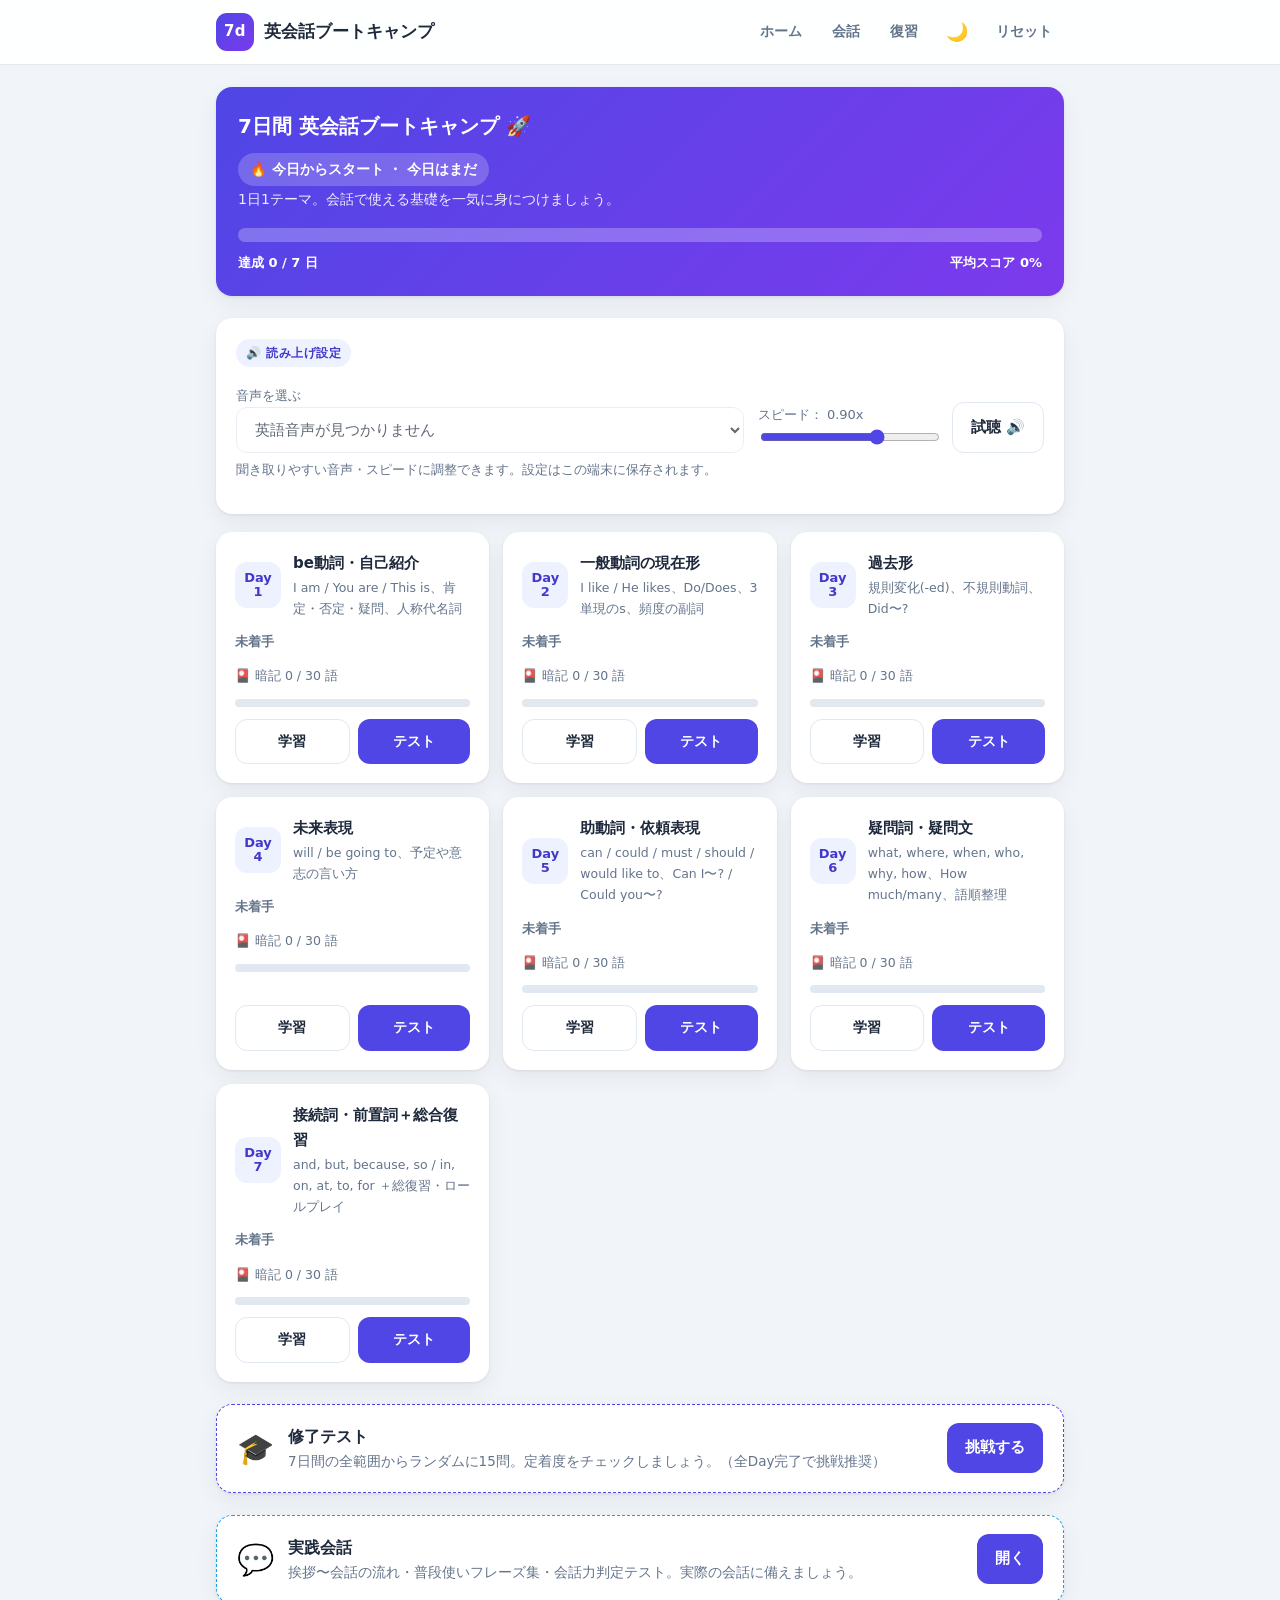
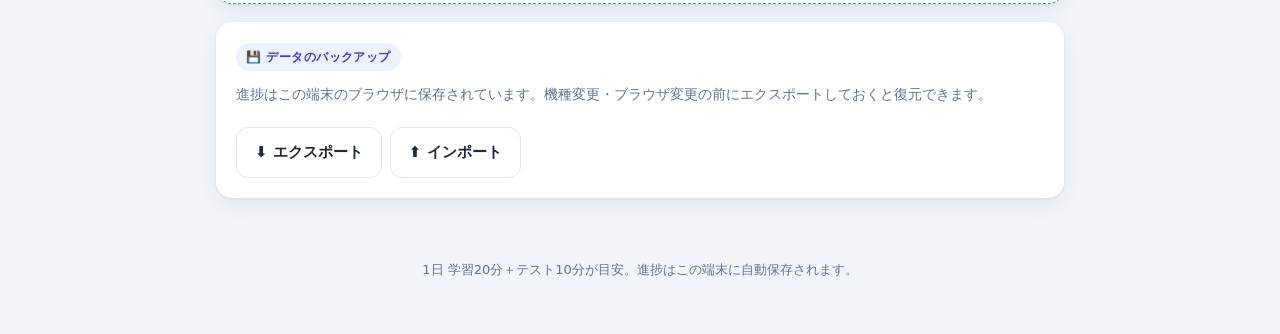
==== 英会話ブートキャンプ_1ファイル版.html @ 98bc2a55 "7日間 英会話ブートキャンプ（PWA・実践会話・リスニング/スピーキング対応） Co-Authored-By: Claude Opus 4.8 <noreply@anthropic.com>" ====
<!DOCTYPE html>
<html lang="ja">
<head>
  <meta charset="UTF-8" />
  <meta name="viewport" content="width=device-width, initial-scale=1.0" />
  <meta name="theme-color" content="#4f46e5" />
  <title>7日間 英会話ブートキャンプ</title>
  <style>
:root {
  --indigo: #4f46e5;
  --indigo-dark: #4338ca;
  --indigo-soft: #eef2ff;
  --green: #16a34a;
  --green-soft: #dcfce7;
  --red: #dc2626;
  --red-soft: #fee2e2;
  --amber: #d97706;
  --amber-soft: #fef3c7;
  --ink: #1e293b;
  --muted: #64748b;
  --line: #e2e8f0;
  --bg: #f1f5f9;
  --card: #ffffff;
  --shadow: 0 1px 3px rgba(15, 23, 42, .08), 0 8px 24px rgba(15, 23, 42, .06);
  --radius: 16px;
}

[data-theme="dark"] {
  --indigo: #818cf8;
  --indigo-dark: #a5b4fc;
  --indigo-soft: #1e1b4b;
  --green: #4ade80;
  --green-soft: #14532d;
  --red: #f87171;
  --red-soft: #7f1d1d;
  --amber: #fbbf24;
  --amber-soft: #78350f;
  --ink: #e2e8f0;
  --muted: #94a3b8;
  --line: #334155;
  --bg: #0f172a;
  --card: #1e293b;
  --shadow: 0 1px 3px rgba(0, 0, 0, .4), 0 8px 24px rgba(0, 0, 0, .35);
}

* { box-sizing: border-box; }

html, body {
  margin: 0;
  padding: 0;
}

body {
  font-family: "Hiragino Kaku Gothic ProN", "Yu Gothic", Meiryo, system-ui, -apple-system, "Segoe UI", Roboto, sans-serif;
  color: var(--ink);
  background: var(--bg);
  line-height: 1.7;
  -webkit-font-smoothing: antialiased;
}

/* ===== Header ===== */
.app-header {
  position: sticky;
  top: 0;
  z-index: 20;
  background: rgba(255, 255, 255, .92);
  backdrop-filter: blur(8px);
  border-bottom: 1px solid var(--line);
}
.header-inner {
  max-width: 880px;
  margin: 0 auto;
  padding: 12px 16px;
  display: flex;
  align-items: center;
  justify-content: space-between;
  gap: 12px;
}
.brand {
  display: flex;
  align-items: center;
  gap: 10px;
  background: none;
  border: 0;
  cursor: pointer;
  font: inherit;
  padding: 0;
  color: var(--ink);
}
.brand-mark {
  display: grid;
  place-items: center;
  width: 38px;
  height: 38px;
  border-radius: 11px;
  background: linear-gradient(135deg, var(--indigo), #7c3aed);
  color: #fff;
  font-weight: 800;
  font-size: 15px;
  letter-spacing: .5px;
}
.brand-text { font-weight: 700; font-size: 17px; }
.header-nav { display: flex; gap: 6px; }
.nav-btn {
  border: 0;
  background: transparent;
  color: var(--muted);
  font: inherit;
  font-weight: 600;
  font-size: 14px;
  padding: 8px 12px;
  border-radius: 10px;
  cursor: pointer;
  transition: background .15s, color .15s;
}
.nav-btn:hover { background: var(--indigo-soft); color: var(--indigo-dark); }
.nav-btn.danger:hover { background: var(--red-soft); color: var(--red); }

/* ===== Layout ===== */
.app-main {
  max-width: 880px;
  margin: 0 auto;
  padding: 22px 16px 48px;
}
.app-footer {
  max-width: 880px;
  margin: 0 auto;
  padding: 0 16px 40px;
  text-align: center;
  color: var(--muted);
  font-size: 13px;
}

/* ===== Generic ===== */
.btn {
  display: inline-flex;
  align-items: center;
  justify-content: center;
  gap: 8px;
  border: 0;
  border-radius: 12px;
  padding: 12px 18px;
  font: inherit;
  font-weight: 700;
  font-size: 15px;
  cursor: pointer;
  transition: transform .08s, box-shadow .15s, background .15s, opacity .15s;
}
.btn:active { transform: translateY(1px); }
.btn:disabled { opacity: .5; cursor: not-allowed; }
.btn-primary { background: var(--indigo); color: #fff; }
.btn-primary:hover:not(:disabled) { background: var(--indigo-dark); }
.btn-ghost { background: var(--card); color: var(--ink); border: 1px solid var(--line); }
.btn-ghost:hover:not(:disabled) { background: var(--indigo-soft); }
.btn-danger { background: var(--red); color: #fff; }
.btn-danger:hover { background: #b91c1c; }
.btn-block { width: 100%; }

.section-title {
  font-size: 22px;
  font-weight: 800;
  margin: 0 0 4px;
}
.section-sub { color: var(--muted); margin: 0 0 20px; font-size: 14px; }

.card {
  background: var(--card);
  border-radius: var(--radius);
  box-shadow: var(--shadow);
  padding: 20px;
}

.fade-in { animation: fade .35s ease; }
@keyframes fade { from { opacity: 0; transform: translateY(6px); } to { opacity: 1; transform: none; } }

/* ===== Dashboard ===== */
.overview {
  background: linear-gradient(135deg, var(--indigo), #7c3aed);
  color: #fff;
  border-radius: var(--radius);
  padding: 22px;
  margin-bottom: 22px;
  box-shadow: var(--shadow);
}
.overview h1 { margin: 0 0 4px; font-size: 20px; }
.overview p { margin: 0 0 16px; opacity: .9; font-size: 14px; }
.overall-bar {
  height: 14px;
  background: rgba(255, 255, 255, .25);
  border-radius: 999px;
  overflow: hidden;
}
.overall-bar > span {
  display: block;
  height: 100%;
  background: #fff;
  border-radius: 999px;
  transition: width .5s ease;
}
.overall-meta {
  display: flex;
  justify-content: space-between;
  margin-top: 10px;
  font-size: 13px;
  font-weight: 600;
}

.day-grid {
  display: grid;
  grid-template-columns: repeat(auto-fill, minmax(250px, 1fr));
  gap: 14px;
}
.day-card {
  background: var(--card);
  border-radius: var(--radius);
  box-shadow: var(--shadow);
  padding: 18px;
  display: flex;
  flex-direction: column;
  gap: 12px;
  border: 1px solid transparent;
  transition: border-color .15s, transform .12s;
}
.day-card:hover { transform: translateY(-2px); border-color: var(--indigo-soft); }
.day-card.done { border-color: var(--green); }
.day-top { display: flex; align-items: center; gap: 12px; }
.day-badge {
  flex: 0 0 auto;
  width: 46px;
  height: 46px;
  border-radius: 12px;
  background: var(--indigo-soft);
  color: var(--indigo-dark);
  font-weight: 800;
  display: grid;
  place-items: center;
  font-size: 13px;
  line-height: 1.1;
  text-align: center;
}
.day-card.done .day-badge { background: var(--green-soft); color: var(--green); }
.day-title { font-weight: 700; font-size: 15px; }
.day-theme { color: var(--muted); font-size: 12.5px; }
.day-status {
  font-size: 13px;
  font-weight: 600;
  display: flex;
  align-items: center;
  gap: 6px;
}
.status-done { color: var(--green); }
.status-todo { color: var(--muted); }
.mini-bar {
  height: 8px;
  background: var(--line);
  border-radius: 999px;
  overflow: hidden;
}
.mini-bar > span {
  display: block;
  height: 100%;
  background: var(--indigo);
  border-radius: 999px;
  transition: width .5s;
}
.day-card.done .mini-bar > span { background: var(--green); }
.day-actions { display: flex; gap: 8px; margin-top: auto; }
.day-actions .btn { flex: 1; padding: 10px; font-size: 14px; }

/* ===== Learn ===== */
.back-link {
  background: none;
  border: 0;
  color: var(--indigo);
  font: inherit;
  font-weight: 600;
  cursor: pointer;
  padding: 0;
  margin-bottom: 14px;
}
.learn-block { margin-bottom: 20px; }
.block-label {
  display: inline-block;
  font-size: 12px;
  font-weight: 800;
  letter-spacing: .04em;
  color: var(--indigo-dark);
  background: var(--indigo-soft);
  padding: 4px 10px;
  border-radius: 999px;
  margin-bottom: 12px;
}
.grammar-point {
  border-left: 3px solid var(--indigo);
  padding: 4px 0 4px 14px;
  margin: 0 0 14px;
}
.grammar-point h4 { margin: 0 0 4px; font-size: 15.5px; }
.grammar-point p { margin: 0; color: var(--ink); font-size: 14.5px; }
.grammar-point .eg { color: var(--muted); font-size: 14px; margin-top: 4px; }

.vocab-list {
  display: grid;
  grid-template-columns: repeat(auto-fill, minmax(220px, 1fr));
  gap: 8px;
}
.vocab-item {
  display: flex;
  align-items: center;
  gap: 8px;
  padding: 8px 10px;
  border: 1px solid var(--line);
  border-radius: 10px;
  background: var(--card);
}
.vocab-en { font-weight: 700; }
.vocab-ja { color: var(--muted); font-size: 13.5px; }
.vocab-text { flex: 1; min-width: 0; }

.example-item {
  display: flex;
  align-items: flex-start;
  gap: 10px;
  padding: 10px 0;
  border-bottom: 1px dashed var(--line);
}
.example-item:last-child { border-bottom: 0; }
.example-en { font-weight: 600; }
.example-ja { color: var(--muted); font-size: 13.5px; }

.speak-btn {
  flex: 0 0 auto;
  width: 34px;
  height: 34px;
  border-radius: 9px;
  border: 1px solid var(--line);
  background: var(--card);
  cursor: pointer;
  font-size: 15px;
  display: grid;
  place-items: center;
  transition: background .12s, border-color .12s;
}
.speak-btn:hover { background: var(--indigo-soft); border-color: var(--indigo); }
.speak-btn.speaking { background: var(--amber-soft); border-color: var(--amber); }

/* ===== Test ===== */
.test-progress {
  display: flex;
  align-items: center;
  gap: 12px;
  margin-bottom: 18px;
}
.test-progress .mini-bar { flex: 1; }
.test-progress .count { font-size: 13px; font-weight: 700; color: var(--muted); white-space: nowrap; }

.question {
  margin-bottom: 16px;
}
.q-type-tag {
  font-size: 11.5px;
  font-weight: 800;
  letter-spacing: .03em;
  color: var(--amber);
  background: var(--amber-soft);
  padding: 3px 9px;
  border-radius: 999px;
  display: inline-flex;
  align-items: center;
  gap: 6px;
}
.q-prompt {
  font-size: 16px;
  font-weight: 700;
  margin: 10px 0 14px;
}
.q-prompt .blank { color: var(--indigo); letter-spacing: 2px; }

/* choice */
.choices { display: grid; gap: 8px; }
.choice {
  text-align: left;
  border: 1.5px solid var(--line);
  background: var(--card);
  border-radius: 11px;
  padding: 12px 14px;
  font: inherit;
  font-size: 15px;
  cursor: pointer;
  transition: border-color .12s, background .12s;
  display: flex;
  align-items: center;
  gap: 10px;
}
.choice:hover:not(:disabled) { border-color: var(--indigo); background: var(--indigo-soft); }
.choice.selected { border-color: var(--indigo); background: var(--indigo-soft); }
.choice .key {
  flex: 0 0 auto;
  width: 24px;
  height: 24px;
  border-radius: 7px;
  background: var(--line);
  display: grid;
  place-items: center;
  font-size: 13px;
  font-weight: 800;
  color: var(--muted);
}
.choice.selected .key { background: var(--indigo); color: #fff; }
.choice.correct { border-color: var(--green); background: var(--green-soft); }
.choice.correct .key { background: var(--green); color: #fff; }
.choice.wrong { border-color: var(--red); background: var(--red-soft); }
.choice.wrong .key { background: var(--red); color: #fff; }
.choice:disabled { cursor: default; }

/* order */
.order-answer {
  min-height: 50px;
  border: 1.5px dashed var(--indigo);
  border-radius: 11px;
  padding: 10px;
  display: flex;
  flex-wrap: wrap;
  gap: 8px;
  background: var(--indigo-soft);
  margin-bottom: 10px;
}
.order-answer:empty::before {
  content: "ここに語を並べます";
  color: var(--muted);
  font-size: 13.5px;
}
.order-pool {
  display: flex;
  flex-wrap: wrap;
  gap: 8px;
}
.token {
  border: 1.5px solid var(--line);
  background: var(--card);
  border-radius: 9px;
  padding: 8px 13px;
  font: inherit;
  font-size: 15px;
  font-weight: 600;
  cursor: pointer;
  transition: transform .08s, border-color .12s;
}
.token:hover:not(:disabled) { border-color: var(--indigo); }
.token:active { transform: scale(.96); }
.token.in-answer { background: var(--indigo); color: #fff; border-color: var(--indigo); }
.token:disabled { cursor: default; opacity: .9; }

/* fill / translate */
.text-input {
  width: 100%;
  border: 1.5px solid var(--line);
  border-radius: 11px;
  padding: 12px 14px;
  font: inherit;
  font-size: 15px;
  background: var(--card);
  color: var(--ink);
  transition: border-color .12s;
}
.text-input:focus { outline: none; border-color: var(--indigo); }
.text-input.correct { border-color: var(--green); background: var(--green-soft); }
.text-input.wrong { border-color: var(--red); background: var(--red-soft); }
.hint { color: var(--muted); font-size: 13px; margin-top: 6px; }

/* feedback */
.feedback {
  margin-top: 12px;
  border-radius: 11px;
  padding: 12px 14px;
  font-size: 14px;
}
.feedback.ok { background: var(--green-soft); color: #14532d; }
.feedback.ng { background: var(--red-soft); color: #7f1d1d; }
.feedback .fb-head { font-weight: 800; display: flex; align-items: center; gap: 6px; margin-bottom: 4px; }
.feedback .model { font-weight: 700; }

.test-foot { margin-top: 8px; }

/* ===== Result ===== */
.result-hero {
  text-align: center;
  padding: 26px 20px;
  margin-bottom: 18px;
}
.score-ring {
  width: 140px;
  height: 140px;
  margin: 0 auto 14px;
  position: relative;
}
.score-ring svg { transform: rotate(-90deg); }
.score-ring .pct {
  position: absolute;
  inset: 0;
  display: grid;
  place-items: center;
  font-size: 30px;
  font-weight: 800;
}
.result-msg { font-size: 18px; font-weight: 800; margin: 4px 0; }
.result-detail { color: var(--muted); font-size: 14px; }
.result-actions { display: flex; flex-wrap: wrap; gap: 10px; margin-top: 18px; justify-content: center; }

/* ===== Empty ===== */
.empty {
  text-align: center;
  padding: 50px 20px;
  color: var(--muted);
}
.empty .big { font-size: 44px; margin-bottom: 8px; }

/* ===== Modal ===== */
.modal-overlay {
  position: fixed;
  inset: 0;
  background: rgba(15, 23, 42, .5);
  display: grid;
  place-items: center;
  z-index: 50;
  padding: 20px;
}
.modal-overlay[hidden] { display: none; }
.modal {
  background: var(--card);
  border-radius: 16px;
  padding: 24px;
  max-width: 380px;
  width: 100%;
  box-shadow: var(--shadow);
}
.modal p { margin: 0 0 18px; font-size: 15px; }
.modal-actions { display: flex; gap: 10px; justify-content: flex-end; }

/* ===== Responsive ===== */
@media (max-width: 560px) {
  .brand-text { display: none; }
  .section-title { font-size: 20px; }
  .day-grid { grid-template-columns: 1fr; }
  .vocab-list { grid-template-columns: 1fr 1fr; }
  .overview { padding: 18px; }
}
@media (max-width: 380px) {
  .vocab-list { grid-template-columns: 1fr; }
  .nav-btn { padding: 8px 9px; }
}

/* ===== Theme transition & dark overrides ===== */
body { transition: background .25s, color .25s; }
.card, .day-card, .choice, .token, .vocab-item, .text-input, .speak-btn, .btn-ghost {
  transition: background .25s, border-color .15s, color .25s, transform .12s;
}
[data-theme="dark"] .app-header { background: rgba(15, 23, 42, .92); }
[data-theme="dark"] .feedback.ok { color: #bbf7d0; }
[data-theme="dark"] .feedback.ng { color: #fecaca; }
[data-theme="dark"] .modal-overlay { background: rgba(0, 0, 0, .6); }

.theme-btn {
  border: 0;
  background: transparent;
  font-size: 18px;
  line-height: 1;
  padding: 8px 10px;
  border-radius: 10px;
  cursor: pointer;
  transition: background .15s;
}
.theme-btn:hover { background: var(--indigo-soft); }

/* ===== Streak chip ===== */
.streak-chip {
  display: inline-flex;
  align-items: center;
  gap: 7px;
  background: rgba(255, 255, 255, .2);
  border-radius: 999px;
  padding: 5px 12px;
  font-size: 13.5px;
  font-weight: 700;
  margin: 6px 0 2px;
}

/* ===== Flashcards ===== */
.fc-toolbar {
  display: flex;
  flex-wrap: wrap;
  align-items: center;
  gap: 10px;
  margin-bottom: 16px;
}
.fc-toolbar .count { font-weight: 700; color: var(--muted); }
.toggle-dir {
  margin-left: auto;
  border: 1px solid var(--line);
  background: var(--card);
  color: var(--ink);
  border-radius: 10px;
  padding: 8px 12px;
  font: inherit;
  font-weight: 600;
  font-size: 13.5px;
  cursor: pointer;
}
.toggle-dir:hover { border-color: var(--indigo); }

.flashcard {
  position: relative;
  min-height: 240px;
  border-radius: 20px;
  box-shadow: var(--shadow);
  background: var(--card);
  border: 2px solid var(--line);
  display: flex;
  flex-direction: column;
  align-items: center;
  justify-content: center;
  gap: 12px;
  padding: 30px 20px;
  cursor: pointer;
  user-select: none;
  text-align: center;
  transition: border-color .15s, transform .1s;
}
.flashcard:active { transform: scale(.99); }
.flashcard.mastered { border-color: var(--green); }
.fc-side-label {
  font-size: 12px;
  font-weight: 800;
  letter-spacing: .05em;
  color: var(--muted);
  text-transform: uppercase;
}
.fc-front { font-size: 34px; font-weight: 800; }
.fc-back { font-size: 22px; font-weight: 700; color: var(--indigo-dark); }
.fc-tap-hint { font-size: 12.5px; color: var(--muted); }
.fc-mastered-tag {
  position: absolute;
  top: 12px;
  right: 14px;
  font-size: 12px;
  font-weight: 800;
  color: var(--green);
}
.fc-controls {
  display: flex;
  gap: 10px;
  margin-top: 16px;
}
.fc-controls .btn { flex: 1; }
.fc-nav {
  display: flex;
  align-items: center;
  justify-content: space-between;
  margin-top: 12px;
  gap: 10px;
}
.fc-nav .btn-ghost { min-width: 90px; }
.fc-progress-bar {
  height: 8px;
  background: var(--line);
  border-radius: 999px;
  overflow: hidden;
  margin: 6px 0 16px;
}
.fc-progress-bar > span { display: block; height: 100%; background: var(--green); border-radius: 999px; transition: width .3s; }

/* ===== Special launch card (修了テスト等) ===== */
.feature-card {
  background: var(--card);
  border-radius: var(--radius);
  box-shadow: var(--shadow);
  padding: 18px 20px;
  margin-top: 22px;
  display: flex;
  align-items: center;
  gap: 14px;
  flex-wrap: wrap;
  border: 1px dashed var(--indigo);
}
.feature-card .fc-icon { font-size: 30px; }
.feature-card .fc-text { flex: 1; min-width: 200px; }
.feature-card .fc-text strong { font-size: 16px; }
.feature-card .fc-text div { color: var(--muted); font-size: 13.5px; }

/* ===== Mini link (タップで表示するヒント等) ===== */
.mini-link {
  background: none;
  border: 0;
  color: var(--indigo);
  font: inherit;
  font-weight: 600;
  font-size: 13px;
  cursor: pointer;
  padding: 6px 0;
}
.mini-link:hover { text-decoration: underline; }

/* ===== Conversation hub ===== */
.conv-hero {
  background: linear-gradient(135deg, #0ea5e9, #6366f1);
  color: #fff;
  border-radius: var(--radius);
  padding: 22px;
  margin-bottom: 20px;
  box-shadow: var(--shadow);
}
.conv-hero h1 { margin: 0 0 6px; font-size: 20px; }
.conv-hero p { margin: 0; opacity: .92; font-size: 14px; }
.conv-grid {
  display: grid;
  grid-template-columns: repeat(auto-fill, minmax(240px, 1fr));
  gap: 14px;
}
.conv-card {
  background: var(--card);
  border-radius: var(--radius);
  box-shadow: var(--shadow);
  padding: 20px;
  cursor: pointer;
  border: 1px solid transparent;
  transition: border-color .15s, transform .12s;
}
.conv-card:hover { transform: translateY(-2px); border-color: var(--indigo-soft); }
.conv-card .ic { font-size: 30px; }
.conv-card h3 { margin: 8px 0 4px; font-size: 16px; }
.conv-card p { margin: 0; color: var(--muted); font-size: 13px; }

/* ===== Dialogue ===== */
.dialogue-scene { margin-bottom: 18px; }
.dia-line {
  display: flex;
  gap: 10px;
  align-items: flex-start;
  padding: 8px 0;
  border-bottom: 1px dashed var(--line);
}
.dia-line:last-child { border-bottom: 0; }
.dia-speaker {
  flex: 0 0 auto;
  min-width: 42px;
  text-align: center;
  font-size: 11.5px;
  font-weight: 800;
  color: #fff;
  background: var(--indigo);
  border-radius: 8px;
  padding: 3px 6px;
  margin-top: 2px;
}
.dia-line.right .dia-speaker { background: var(--green); }
.dia-body { flex: 1; min-width: 0; }
.dia-en { font-weight: 600; }
.dia-ja { color: var(--muted); font-size: 13.5px; }

/* ===== Phrasebook ===== */
.phrase-cat { margin-bottom: 16px; }
.phrase-item {
  display: flex;
  align-items: flex-start;
  gap: 10px;
  padding: 9px 0;
  border-bottom: 1px dashed var(--line);
}
.phrase-item:last-child { border-bottom: 0; }
.phrase-en { font-weight: 600; }
.phrase-ja { color: var(--muted); font-size: 13.5px; }

/* ===== Keyboard hint ===== */
.kbd-hint { color: var(--muted); font-size: 12.5px; margin-top: 6px; }
kbd {
  display: inline-block;
  border: 1px solid var(--line);
  border-bottom-width: 2px;
  border-radius: 5px;
  padding: 1px 6px;
  font-size: 11.5px;
  font-family: ui-monospace, Menlo, Consolas, monospace;
  background: var(--card);
}

</style>
  <!-- スマホのホーム追加（スタンドアロン表示）最適化 -->
  <meta name="mobile-web-app-capable" content="yes" />
  <meta name="apple-mobile-web-app-capable" content="yes" />
  <meta name="apple-mobile-web-app-status-bar-style" content="black-translucent" />
  <meta name="apple-mobile-web-app-title" content="英会話7d" />
</head>
<body>
  <header class="app-header">
    <div class="header-inner">
      <button id="brand" class="brand" aria-label="ダッシュボードへ">
        <span class="brand-mark">7d</span>
        <span class="brand-text">英会話ブートキャンプ</span>
      </button>
      <nav class="header-nav">
        <button class="nav-btn" data-nav="dashboard">ホーム</button>
        <button class="nav-btn" data-nav="conversation">会話</button>
        <button class="nav-btn" data-nav="review">復習</button>
        <button class="theme-btn" id="theme-btn" title="ダークモード切替" aria-label="ダークモード切替">🌙</button>
        <button class="nav-btn danger" id="reset-btn">リセット</button>
      </nav>
    </div>
  </header>

  <main id="app" class="app-main">
    <!-- 動的に描画されます -->
  </main>

  <footer class="app-footer">
    <p>1日 学習20分＋テスト10分が目安。進捗はこの端末に自動保存されます。</p>
  </footer>

  <!-- 確認ダイアログ -->
  <div id="modal-overlay" class="modal-overlay" hidden>
    <div class="modal" role="dialog" aria-modal="true">
      <p id="modal-message"></p>
      <div class="modal-actions">
        <button id="modal-cancel" class="btn btn-ghost">キャンセル</button>
        <button id="modal-ok" class="btn btn-danger">実行する</button>
      </div>
    </div>
  </div>

  <script>
/* =========================================================
   7日間 英会話ブートキャンプ — 学習コンテンツ & テストデータ
   - grammar : 文法解説（ポイント＋例文）
   - vocab   : Day別 頻出単語
   - examples: 会話で使える例文（読み上げ対応）
   - questions: テスト問題
       type: 'choice'    4択      -> answer は正解インデックス
       type: 'order'     並べ替え -> answer は正しい語順の配列
       type: 'fill'      穴埋め   -> answer は許容解の配列（表記ゆれ可）
       type: 'translate' 英作文   -> keywords 必須語 / model 模範解答
   ========================================================= */

const CURRICULUM = [
  /* ================= DAY 1 ================= */
  {
    day: 1,
    title: "be動詞・自己紹介",
    theme: "I am / You are / This is、肯定・否定・疑問、人称代名詞",
    grammar: {
      intro: "英語の土台になる「be動詞（am / is / are）」を覚えます。主語によって形が変わるのがポイントです。",
      points: [
        { h: "主語とbe動詞の組み合わせ", p: "I → am、he / she / it → is、you / we / they → are。", eg: "I am Ken. / She is a teacher. / They are students." },
        { h: "否定文は not を足すだけ", p: "be動詞の後ろに not を置きます。短縮形(isn't / aren't)もよく使います。", eg: "I am not busy. / He is not (isn't) here." },
        { h: "疑問文は be動詞を前に出す", p: "主語とbe動詞を入れ替えます。答えは Yes, I am. / No, I'm not. など。", eg: "Are you a student? — Yes, I am." },
        { h: "人称代名詞", p: "I(私), you(あなた), he(彼), she(彼女), it(それ), we(私たち), they(彼ら)。", eg: "This is my friend. He is from Osaka." },
      ],
    },
    vocab: [
      { en: "I", ja: "私は" }, { en: "you", ja: "あなたは" }, { en: "he", ja: "彼は" },
      { en: "she", ja: "彼女は" }, { en: "it", ja: "それは" }, { en: "we", ja: "私たちは" },
      { en: "they", ja: "彼らは" }, { en: "this", ja: "これ" }, { en: "that", ja: "あれ" },
      { en: "name", ja: "名前" }, { en: "friend", ja: "友達" }, { en: "teacher", ja: "先生" },
      { en: "student", ja: "学生" }, { en: "from", ja: "〜出身で" }, { en: "Japan", ja: "日本" },
      { en: "nice", ja: "すてきな" }, { en: "happy", ja: "うれしい" }, { en: "tired", ja: "疲れた" },
      { en: "busy", ja: "忙しい" }, { en: "fine", ja: "元気な" }, { en: "yes", ja: "はい" },
      { en: "no", ja: "いいえ" }, { en: "and", ja: "そして" }, { en: "very", ja: "とても" },
      { en: "here", ja: "ここに" }, { en: "now", ja: "今" }, { en: "old", ja: "年をとった/古い" },
      { en: "young", ja: "若い" }, { en: "my", ja: "私の" }, { en: "your", ja: "あなたの" },
    ],
    examples: [
      { en: "Hi, I am Ken. Nice to meet you.", ja: "やあ、ケンです。はじめまして。" },
      { en: "I am from Japan.", ja: "私は日本出身です。" },
      { en: "Are you a student?", ja: "あなたは学生ですか？" },
      { en: "This is my friend, Mari.", ja: "こちらは友達のマリです。" },
      { en: "She is very kind.", ja: "彼女はとても親切です。" },
      { en: "I am not tired.", ja: "私は疲れていません。" },
    ],
    questions: [
      { type: "choice", q: "I ___ a student.", options: ["am", "is", "are", "be"], answer: 0, explain: "主語が I のときは am を使います。" },
      { type: "choice", q: "She ___ from Japan.", options: ["am", "are", "is", "do"], answer: 2, explain: "主語が she（3人称単数）なので is。" },
      { type: "choice", q: "「彼らは忙しい」を表すのは？", options: ["They is busy.", "They are busy.", "They am busy.", "They be busy."], answer: 1, explain: "they には are を使います。" },
      { type: "choice", q: "疑問文として正しいのは？", options: ["You are a teacher?", "Are you a teacher?", "Do you teacher?", "Is you a teacher?"], answer: 1, explain: "be動詞の疑問文は be動詞を主語の前に出します。" },
      { type: "order", q: "「私はケンです」を並べ替えましょう。", answer: ["I", "am", "Ken"], explain: "I + am + 名前 の語順です。" },
      { type: "order", q: "「彼女は私の友達です」を並べ替えましょう。", answer: ["She", "is", "my", "friend"], explain: "She is my friend. が正解です。" },
      { type: "order", q: "「あなたは学生ですか？」を並べ替えましょう。", answer: ["Are", "you", "a", "student"], explain: "疑問文は Are を先頭に。" },
      { type: "fill", q: "He ___ a teacher.（be動詞を入れる）", answer: ["is"], explain: "he は3人称単数なので is。" },
      { type: "fill", q: "We ___ happy.（be動詞を入れる）", answer: ["are"], explain: "we には are を使います。" },
      { type: "fill", q: "I am ___ tired.（「〜ない」の語）", answer: ["not"], explain: "否定は be動詞の後ろに not。" },
      { type: "translate", q: "「私は日本出身です。」を英語にしましょう。", keywords: ["i", "am", "from", "japan"], model: "I am from Japan.", explain: "I am from + 場所。" },
      { type: "translate", q: "「はじめまして。」を英語にしましょう。", keywords: ["nice", "to", "meet", "you"], model: "Nice to meet you.", explain: "定番の挨拶 Nice to meet you. です。to を忘れずに。" },
    ],
  },

  /* ================= DAY 2 ================= */
  {
    day: 2,
    title: "一般動詞の現在形",
    theme: "I like / He likes、Do/Does、3単現のs、頻度の副詞",
    grammar: {
      intro: "「〜する」を表す一般動詞を学びます。3人称単数(he/she/it)が主語のとき動詞に s が付くのが最大のポイントです。",
      points: [
        { h: "3単現の s", p: "he / she / it が主語のとき、動詞に s（または es）を付けます。", eg: "I like coffee. / She likes coffee." },
        { h: "疑問文は Do / Does", p: "主語が he/she/it なら Does、それ以外は Do を文頭に。動詞は原形に戻します。", eg: "Do you like music? / Does he play tennis?" },
        { h: "否定文は don't / doesn't", p: "don't / doesn't の後ろは動詞の原形。", eg: "I don't eat meat. / She doesn't drink coffee." },
        { h: "頻度を表す副詞", p: "always(いつも) > usually(たいてい) > often(よく) > sometimes(時々) > never(全くない)。ふつう動詞の前に置きます。", eg: "I always get up at six. / He sometimes plays games." },
      ],
    },
    vocab: [
      { en: "like", ja: "好む" }, { en: "have", ja: "持っている" }, { en: "want", ja: "ほしい" },
      { en: "need", ja: "必要とする" }, { en: "go", ja: "行く" }, { en: "play", ja: "(競技を)する/遊ぶ" },
      { en: "work", ja: "働く/仕事" }, { en: "study", ja: "勉強する" }, { en: "eat", ja: "食べる" },
      { en: "drink", ja: "飲む" }, { en: "live", ja: "住む" }, { en: "speak", ja: "話す" },
      { en: "know", ja: "知っている" }, { en: "do", ja: "する" }, { en: "make", ja: "作る" },
      { en: "always", ja: "いつも" }, { en: "usually", ja: "たいてい" }, { en: "often", ja: "よく" },
      { en: "sometimes", ja: "時々" }, { en: "never", ja: "決して〜ない" }, { en: "every day", ja: "毎日" },
      { en: "coffee", ja: "コーヒー" }, { en: "music", ja: "音楽" }, { en: "English", ja: "英語" },
      { en: "tennis", ja: "テニス" }, { en: "morning", ja: "朝" }, { en: "food", ja: "食べ物" },
      { en: "water", ja: "水" }, { en: "book", ja: "本" }, { en: "well", ja: "上手に" },
    ],
    examples: [
      { en: "I like Japanese food.", ja: "私は和食が好きです。" },
      { en: "She speaks English very well.", ja: "彼女は英語をとても上手に話します。" },
      { en: "Do you play tennis?", ja: "テニスをしますか？" },
      { en: "He doesn't drink coffee.", ja: "彼はコーヒーを飲みません。" },
      { en: "I usually study in the morning.", ja: "私はたいてい朝に勉強します。" },
      { en: "We sometimes go to the movies.", ja: "私たちは時々映画に行きます。" },
    ],
    questions: [
      { type: "choice", q: "She ___ coffee every morning.", options: ["drink", "drinks", "drinking", "is drink"], answer: 1, explain: "she が主語なので3単現の s を付けて drinks。" },
      { type: "choice", q: "「あなたは音楽が好きですか？」", options: ["Do you like music?", "Does you like music?", "Are you like music?", "You like music?"], answer: 0, explain: "you の疑問文は Do を文頭に。" },
      { type: "choice", q: "He ___ play soccer.（否定文）", options: ["don't", "doesn't", "isn't", "not"], answer: 1, explain: "he の否定は doesn't。後ろは原形 play。" },
      { type: "choice", q: "頻度が最も高いのは？", options: ["sometimes", "never", "always", "often"], answer: 2, explain: "always(いつも)が最も頻度が高い副詞です。" },
      { type: "order", q: "「私は毎日英語を勉強します」を並べ替えましょう。", answer: ["I", "study", "English", "every day"], explain: "I study English every day. が正解。" },
      { type: "order", q: "「彼はテニスをしますか？」を並べ替えましょう。", answer: ["Does", "he", "play", "tennis"], explain: "Does + 主語 + 動詞の原形。" },
      { type: "order", q: "「彼女はコーヒーを飲みません」を並べ替えましょう。", answer: ["She", "doesn't", "drink", "coffee"], explain: "doesn't の後ろは原形 drink。" },
      { type: "fill", q: "He ___ in Tokyo.（live を正しい形に）", answer: ["lives"], explain: "he が主語なので live に s を付けて lives。" },
      { type: "fill", q: "___ you want some water?（Do/Does）", answer: ["do"], explain: "you の疑問文は Do。" },
      { type: "fill", q: "I ___ eat meat.（「食べない」の否定語）", answer: ["don't", "do not"], explain: "I の否定は don't（do not）。" },
      { type: "translate", q: "「私は和食が好きです。」を英語にしましょう。", keywords: ["i", "like", "japanese", "food"], model: "I like Japanese food.", explain: "I like + 名詞。" },
      { type: "translate", q: "「彼女は英語を話します。」を英語にしましょう。", keywords: ["she", "speaks", "english"], model: "She speaks English.", explain: "she なので speak に s を付けます。" },
    ],
  },

  /* ================= DAY 3 ================= */
  {
    day: 3,
    title: "過去形",
    theme: "規則変化(-ed)、不規則動詞、Did〜?",
    grammar: {
      intro: "「〜した」という過去の出来事を表します。規則動詞は -ed、不規則動詞は形が変わります。",
      points: [
        { h: "規則動詞は -ed", p: "多くの動詞は語尾に ed を付けます。", eg: "play → played, want → wanted, study → studied" },
        { h: "頻出の不規則動詞", p: "go→went, have→had, eat→ate, see→saw, get→got, make→made, take→took, come→came。", eg: "I went to school. / She had lunch." },
        { h: "疑問文は Did", p: "Did を文頭に置き、動詞は原形に戻します。", eg: "Did you go to the party? — Yes, I did." },
        { h: "否定文は didn't", p: "didn't の後ろは動詞の原形。", eg: "I didn't see him. / She didn't come." },
      ],
    },
    vocab: [
      { en: "went", ja: "行った(go)" }, { en: "had", ja: "持っていた(have)" }, { en: "ate", ja: "食べた(eat)" },
      { en: "saw", ja: "見た(see)" }, { en: "got", ja: "得た(get)" }, { en: "made", ja: "作った(make)" },
      { en: "took", ja: "取った(take)" }, { en: "came", ja: "来た(come)" }, { en: "bought", ja: "買った(buy)" },
      { en: "said", ja: "言った(say)" }, { en: "did", ja: "した(do)" }, { en: "yesterday", ja: "昨日" },
      { en: "last night", ja: "昨夜" }, { en: "last week", ja: "先週" }, { en: "ago", ja: "〜前に" },
      { en: "then", ja: "それから/その時" }, { en: "buy", ja: "買う" }, { en: "see", ja: "見る/会う" },
      { en: "get", ja: "得る/着く" }, { en: "take", ja: "取る/乗る" }, { en: "come", ja: "来る" },
      { en: "say", ja: "言う" }, { en: "party", ja: "パーティー" }, { en: "lunch", ja: "昼食" },
      { en: "dinner", ja: "夕食" }, { en: "movie", ja: "映画" }, { en: "home", ja: "家(へ)" },
      { en: "school", ja: "学校" }, { en: "weekend", ja: "週末" }, { en: "great", ja: "すばらしい" },
    ],
    examples: [
      { en: "I went to the park yesterday.", ja: "私は昨日公園に行きました。" },
      { en: "We had dinner at a nice restaurant.", ja: "私たちはすてきなレストランで夕食を食べました。" },
      { en: "Did you watch the movie?", ja: "その映画を見ましたか？" },
      { en: "She didn't come to the party.", ja: "彼女はパーティーに来ませんでした。" },
      { en: "I saw my friend last week.", ja: "先週、友達に会いました。" },
      { en: "It was a great weekend.", ja: "すばらしい週末でした。" },
    ],
    questions: [
      { type: "choice", q: "I ___ to school yesterday.", options: ["go", "goed", "went", "gone"], answer: 2, explain: "go の過去形は不規則変化で went。" },
      { type: "choice", q: "「play」の過去形は？", options: ["played", "plaid", "plaied", "plays"], answer: 0, explain: "規則動詞なので -ed を付けて played。" },
      { type: "choice", q: "「彼は来ましたか？」", options: ["Did he came?", "Did he come?", "Does he come?", "Was he come?"], answer: 1, explain: "Did の後ろは動詞の原形 come。" },
      { type: "choice", q: "She ___ see the email.（否定文）", options: ["didn't", "doesn't", "wasn't", "don't"], answer: 0, explain: "過去の否定は didn't。後ろは原形 see。" },
      { type: "order", q: "「私は昨日テニスをしました」を並べ替えましょう。", answer: ["I", "played", "tennis", "yesterday"], explain: "play の過去形 played を使います。" },
      { type: "order", q: "「私たちは夕食を食べました」を並べ替えましょう。", answer: ["We", "had", "dinner"], explain: "have の過去形は had。" },
      { type: "order", q: "「あなたは公園に行きましたか？」を並べ替えましょう。", answer: ["Did", "you", "go", "to", "the", "park"], explain: "Did + 主語 + 原形(go)。" },
      { type: "fill", q: "I ___ a new phone last week.（buy の過去形）", answer: ["bought"], explain: "buy の過去形は bought。" },
      { type: "fill", q: "She ___ lunch with me.（have の過去形）", answer: ["had"], explain: "have の過去形は had。" },
      { type: "fill", q: "I ___ come yesterday.（「来なかった」の否定語）", answer: ["didn't", "did not"], explain: "過去の否定は didn't（did not）。" },
      { type: "translate", q: "「私は昨日公園に行きました。」を英語にしましょう。", keywords: ["i", "went", "park", "yesterday"], model: "I went to the park yesterday.", explain: "go の過去形 went を使います。" },
      { type: "translate", q: "「その映画を見ましたか？」を英語にしましょう。", keywords: ["did", "you", "watch", "movie"], model: "Did you watch the movie?", explain: "Did you + 原形 で過去の疑問文。" },
    ],
  },

  /* ================= DAY 4 ================= */
  {
    day: 4,
    title: "未来表現",
    theme: "will / be going to、予定や意志の言い方",
    grammar: {
      intro: "これからのこと（未来）を表す2つの言い方を学びます。will と be going to です。",
      points: [
        { h: "will（その場の意志・予測）", p: "will + 動詞の原形。「〜するつもり」「〜だろう」。", eg: "I will call you later. / It will rain tomorrow." },
        { h: "be going to（決まっている予定）", p: "am/is/are going to + 動詞の原形。すでに決めている予定に使います。", eg: "I am going to visit Kyoto. / She is going to study abroad." },
        { h: "否定・疑問", p: "will not(won't)、Will you 〜? / be動詞を前に出して Are you going to 〜?", eg: "I won't be late. / Are you going to come?" },
        { h: "未来を表す語句", p: "tomorrow(明日), next week(来週), soon(まもなく), later(あとで)。", eg: "See you tomorrow! / I'll be back soon." },
      ],
    },
    vocab: [
      { en: "will", ja: "〜だろう/するつもり" }, { en: "going to", ja: "〜する予定" }, { en: "tomorrow", ja: "明日" },
      { en: "next week", ja: "来週" }, { en: "soon", ja: "まもなく" }, { en: "later", ja: "あとで" },
      { en: "visit", ja: "訪れる" }, { en: "call", ja: "電話する" }, { en: "meet", ja: "会う" },
      { en: "travel", ja: "旅行する" }, { en: "rain", ja: "雨が降る/雨" }, { en: "leave", ja: "出発する/去る" },
      { en: "arrive", ja: "到着する" }, { en: "stay", ja: "滞在する" }, { en: "start", ja: "始める" },
      { en: "finish", ja: "終える" }, { en: "tonight", ja: "今夜" }, { en: "future", ja: "未来" },
      { en: "plan", ja: "計画" }, { en: "trip", ja: "旅行" }, { en: "weekend", ja: "週末" },
      { en: "back", ja: "戻って" }, { en: "ready", ja: "準備ができた" }, { en: "late", ja: "遅れて" },
      { en: "early", ja: "早く" }, { en: "tomorrow morning", ja: "明日の朝" }, { en: "vacation", ja: "休暇" },
      { en: "next year", ja: "来年" }, { en: "probably", ja: "おそらく" }, { en: "maybe", ja: "たぶん" },
    ],
    examples: [
      { en: "I will call you later.", ja: "あとで電話しますね。" },
      { en: "I am going to visit Kyoto next week.", ja: "来週、京都を訪れる予定です。" },
      { en: "It will rain tomorrow.", ja: "明日は雨でしょう。" },
      { en: "Are you going to come to the party?", ja: "パーティーに来る予定ですか？" },
      { en: "I won't be late.", ja: "遅れません。" },
      { en: "See you tomorrow!", ja: "また明日！" },
    ],
    questions: [
      { type: "choice", q: "I ___ call you tonight.", options: ["will", "am", "do", "did"], answer: 0, explain: "「〜するつもり」は will + 原形。" },
      { type: "choice", q: "I am going ___ visit Osaka.", options: ["to", "for", "at", "in"], answer: 0, explain: "be going to + 動詞の原形。to が入ります。" },
      { type: "choice", q: "「彼女は来る予定ですか？」", options: ["Is she going to come?", "She is going to come?", "Does she going to come?", "Will she coming?"], answer: 0, explain: "be動詞を前に出して疑問文に。" },
      { type: "choice", q: "won't は何の短縮形？", options: ["will not", "want not", "would not", "was not"], answer: 0, explain: "won't = will not。" },
      { type: "order", q: "「明日電話します」を並べ替えましょう。", answer: ["I", "will", "call", "you", "tomorrow"], explain: "will + 原形 call。" },
      { type: "order", q: "「私は京都を訪れる予定です」を並べ替えましょう。", answer: ["I", "am", "going", "to", "visit", "Kyoto"], explain: "be going to + 原形 visit。" },
      { type: "order", q: "「明日は雨でしょう」を並べ替えましょう。", answer: ["It", "will", "rain", "tomorrow"], explain: "It will rain tomorrow. が正解。" },
      { type: "fill", q: "I ___ be late.（「〜しないだろう」の短縮形）", answer: ["won't", "will not"], explain: "won't（will not）で否定の未来。" },
      { type: "fill", q: "She is ___ to study abroad.（going を補う）", answer: ["going"], explain: "be going to の going。" },
      { type: "fill", q: "We ___ travel next year.（will を補う）", answer: ["will"], explain: "未来の意志は will + 原形。" },
      { type: "translate", q: "「あとで電話します。」を英語にしましょう。", keywords: ["i", "will", "call", "you", "later"], model: "I will call you later.", explain: "will + 原形 call。" },
      { type: "translate", q: "「また明日！」を英語にしましょう。", keywords: ["see", "you", "tomorrow"], model: "See you tomorrow!", explain: "別れの定番表現 See you tomorrow!。" },
    ],
  },

  /* ================= DAY 5 ================= */
  {
    day: 5,
    title: "助動詞・依頼表現",
    theme: "can / could / must / should / would like to、Can I〜? / Could you〜?",
    grammar: {
      intro: "「できる」「〜すべき」など気持ちを添える助動詞と、ていねいな依頼の表現を学びます。",
      points: [
        { h: "can（能力・可能）", p: "can + 動詞の原形。「〜できる」。否定は can't。", eg: "I can swim. / She can't drive." },
        { h: "should（助言）/ must（義務）", p: "should は「〜したほうがいい」、must は「〜しなければならない」。", eg: "You should rest. / I must go now." },
        { h: "ていねいな依頼・許可", p: "Can I 〜?（〜してもいい？）、Could you 〜?（〜してもらえますか？）。could はより丁寧。", eg: "Can I sit here? / Could you help me?" },
        { h: "would like to（〜したい）", p: "want to のていねいな言い方。注文などで便利。", eg: "I would like to order coffee. / I'd like a cup of tea." },
      ],
    },
    vocab: [
      { en: "can", ja: "〜できる" }, { en: "could", ja: "〜できた/(丁寧)〜してもらえる" }, { en: "should", ja: "〜すべき" },
      { en: "must", ja: "〜しなければ" }, { en: "would like", ja: "〜したい(丁寧)" }, { en: "help", ja: "助ける" },
      { en: "swim", ja: "泳ぐ" }, { en: "drive", ja: "運転する" }, { en: "cook", ja: "料理する" },
      { en: "rest", ja: "休む" }, { en: "order", ja: "注文する" }, { en: "open", ja: "開ける" },
      { en: "close", ja: "閉める" }, { en: "sit", ja: "座る" }, { en: "wait", ja: "待つ" },
      { en: "use", ja: "使う" }, { en: "try", ja: "試す" }, { en: "ask", ja: "頼む/尋ねる" },
      { en: "please", ja: "どうか/お願いします" }, { en: "sure", ja: "もちろん" }, { en: "of course", ja: "もちろん" },
      { en: "maybe", ja: "たぶん" }, { en: "menu", ja: "メニュー" }, { en: "bill", ja: "勘定書" },
      { en: "tea", ja: "紅茶" }, { en: "window", ja: "窓" }, { en: "door", ja: "ドア" },
      { en: "again", ja: "もう一度" }, { en: "slowly", ja: "ゆっくり" }, { en: "problem", ja: "問題" },
    ],
    examples: [
      { en: "I can speak a little English.", ja: "私は少し英語を話せます。" },
      { en: "Could you help me, please?", ja: "手伝っていただけますか？" },
      { en: "Can I sit here?", ja: "ここに座ってもいいですか？" },
      { en: "You should get some rest.", ja: "少し休んだほうがいいですよ。" },
      { en: "I would like to order, please.", ja: "注文したいのですが。" },
      { en: "Could you speak more slowly?", ja: "もう少しゆっくり話してもらえますか？" },
    ],
    questions: [
      { type: "choice", q: "I ___ swim very well.", options: ["can", "am", "do", "must"], answer: 0, explain: "「〜できる」は can + 原形。" },
      { type: "choice", q: "ていねいに「手伝ってもらえますか？」", options: ["You help me?", "Could you help me?", "Do you help me?", "Help you me?"], answer: 1, explain: "Could you 〜? はていねいな依頼。" },
      { type: "choice", q: "「もう休んだほうがいいよ」", options: ["You should rest.", "You can rest.", "You must rest?", "Rest you should."], answer: 0, explain: "助言は should。" },
      { type: "choice", q: "レストランで「注文したいのですが」", options: ["I want order.", "I would like to order.", "I can order?", "I order would."], answer: 1, explain: "would like to + 原形 でていねいに希望を伝えます。" },
      { type: "order", q: "「ここに座ってもいいですか？」を並べ替えましょう。", answer: ["Can", "I", "sit", "here"], explain: "Can I + 原形 で許可を求めます。" },
      { type: "order", q: "「窓を開けてもらえますか？」を並べ替えましょう。", answer: ["Could", "you", "open", "the", "window"], explain: "Could you + 原形 でていねいな依頼。" },
      { type: "order", q: "「私は今行かなければならない」を並べ替えましょう。", answer: ["I", "must", "go", "now"], explain: "must + 原形 go。" },
      { type: "fill", q: "She ___ drive a car.（「できない」の短縮形）", answer: ["can't", "cannot", "can not"], explain: "can の否定は can't。" },
      { type: "fill", q: "___ I use your pen?（許可を求める助動詞）", answer: ["can", "could", "may"], explain: "Can I 〜? / Could I 〜? で許可を求めます。" },
      { type: "fill", q: "You ___ see a doctor.（「〜すべき」の助動詞）", answer: ["should"], explain: "助言の should。" },
      { type: "translate", q: "「手伝っていただけますか？」を英語にしましょう。", keywords: ["could", "you", "help", "me"], model: "Could you help me?", explain: "Could you help me? がていねいです。" },
      { type: "translate", q: "「私は少し英語が話せます。」を英語にしましょう。", keywords: ["i", "can", "speak", "english"], model: "I can speak a little English.", explain: "can + 原形 speak。" },
    ],
  },

  /* ================= DAY 6 ================= */
  {
    day: 6,
    title: "疑問詞・疑問文",
    theme: "what, where, when, who, why, how、How much/many、語順整理",
    grammar: {
      intro: "「何？どこ？いつ？」など、具体的に質問する言い方を学びます。会話を広げる鍵です。",
      points: [
        { h: "基本の疑問詞", p: "what(何), where(どこ), when(いつ), who(誰), why(なぜ), how(どう/どうやって)。", eg: "Where do you live? / What is this?" },
        { h: "語順", p: "疑問詞 + 疑問文の語順（do/does/be動詞 + 主語 …）。", eg: "What do you want? / Where is the station?" },
        { h: "How much / How many", p: "How much は値段・量（数えない名詞）、How many は数（数えられる名詞）。", eg: "How much is it? / How many books do you have?" },
        { h: "why と because", p: "Why 〜? には Because 〜（なぜなら）で答えます。", eg: "Why are you happy? — Because it's Friday." },
      ],
    },
    vocab: [
      { en: "what", ja: "何" }, { en: "where", ja: "どこ" }, { en: "when", ja: "いつ" },
      { en: "who", ja: "誰" }, { en: "why", ja: "なぜ" }, { en: "how", ja: "どう/どうやって" },
      { en: "how much", ja: "いくら/どのくらい(量)" }, { en: "how many", ja: "いくつ(数)" }, { en: "how long", ja: "どのくらい(時間/長さ)" },
      { en: "because", ja: "なぜなら" }, { en: "station", ja: "駅" }, { en: "time", ja: "時間/時刻" },
      { en: "day", ja: "日" }, { en: "people", ja: "人々" }, { en: "place", ja: "場所" },
      { en: "money", ja: "お金" }, { en: "price", ja: "値段" }, { en: "address", ja: "住所" },
      { en: "phone", ja: "電話" }, { en: "way", ja: "道/方法" }, { en: "ticket", ja: "チケット" },
      { en: "open", ja: "開いている" }, { en: "favorite", ja: "お気に入りの" }, { en: "color", ja: "色" },
      { en: "weather", ja: "天気" }, { en: "today", ja: "今日" }, { en: "right", ja: "右/正しい" },
      { en: "left", ja: "左" }, { en: "near", ja: "近くに" }, { en: "far", ja: "遠くに" },
    ],
    examples: [
      { en: "Where do you live?", ja: "どこに住んでいますか？" },
      { en: "What time is it now?", ja: "今、何時ですか？" },
      { en: "How much is this?", ja: "これはいくらですか？" },
      { en: "Why are you late?", ja: "なぜ遅れたのですか？" },
      { en: "How many people are there?", ja: "何人いますか？" },
      { en: "Where is the station?", ja: "駅はどこですか？" },
    ],
    questions: [
      { type: "choice", q: "___ do you live? (どこに住んでいますか？)", options: ["What", "Where", "When", "Who"], answer: 1, explain: "場所をたずねるのは Where。" },
      { type: "choice", q: "「これはいくらですか？」", options: ["How many is this?", "How much is this?", "What much is this?", "How long is this?"], answer: 1, explain: "値段は How much。" },
      { type: "choice", q: "___ is your birthday? (いつ？)", options: ["When", "Where", "Why", "How"], answer: 0, explain: "時をたずねるのは When。" },
      { type: "choice", q: "本の数をたずねるなら？", options: ["How much books", "How many books", "How long books", "What books much"], answer: 1, explain: "数えられる名詞の数は How many。" },
      { type: "order", q: "「あなたは何がほしいですか？」を並べ替えましょう。", answer: ["What", "do", "you", "want"], explain: "疑問詞 + do you + 原形。" },
      { type: "order", q: "「駅はどこですか？」を並べ替えましょう。", answer: ["Where", "is", "the", "station"], explain: "Where is + 主語。" },
      { type: "order", q: "「今、何時ですか？」を並べ替えましょう。", answer: ["What", "time", "is", "it", "now"], explain: "What time is it now? が正解。" },
      { type: "fill", q: "___ are you sad?（理由をたずねる疑問詞）", answer: ["why"], explain: "理由は Why。答えは Because 〜。" },
      { type: "fill", q: "___ is that man?（人をたずねる疑問詞）", answer: ["who"], explain: "人をたずねるのは Who。" },
      { type: "fill", q: "I'm happy ___ it's Friday.（「なぜなら」の語）", answer: ["because"], explain: "理由を述べるのは because。" },
      { type: "translate", q: "「どこに住んでいますか？」を英語にしましょう。", keywords: ["where", "do", "you", "live"], model: "Where do you live?", explain: "Where do you + 原形。" },
      { type: "translate", q: "「これはいくらですか？」を英語にしましょう。", keywords: ["how", "much", "is", "this"], model: "How much is this?", explain: "値段は How much is 〜?。" },
    ],
  },

  /* ================= DAY 7 ================= */
  {
    day: 7,
    title: "接続詞・前置詞＋総合復習",
    theme: "and, but, because, so / in, on, at, to, for ＋総復習・ロールプレイ",
    grammar: {
      intro: "最終日は文をつなぐ接続詞と、場所・時間を表す前置詞を学び、これまでの総復習をします。",
      points: [
        { h: "接続詞", p: "and(そして), but(しかし), because(なぜなら), so(だから)。文や語をつなぎます。", eg: "I'm tired, but I'm happy. / I stayed home because it rained." },
        { h: "時の前置詞 at / on / in", p: "at + 時刻(at 7), on + 曜日・日付(on Monday), in + 月・年・季節(in May)。", eg: "I get up at six. / See you on Friday." },
        { h: "場所の前置詞 in / on / at", p: "in + 広い場所(in Tokyo), on + 接している面(on the table), at + 地点(at the station)。", eg: "The book is on the desk. / Meet me at the cafe." },
        { h: "to / for", p: "to は方向「〜へ」、for は目的・相手「〜のために」。", eg: "I go to work. / This is for you." },
      ],
    },
    vocab: [
      { en: "and", ja: "そして" }, { en: "but", ja: "しかし" }, { en: "because", ja: "なぜなら" },
      { en: "so", ja: "だから" }, { en: "or", ja: "または" }, { en: "in", ja: "〜の中に/(月・年)に" },
      { en: "on", ja: "〜の上に/(曜日)に" }, { en: "at", ja: "〜で/(時刻)に" }, { en: "to", ja: "〜へ" },
      { en: "for", ja: "〜のために" }, { en: "with", ja: "〜と一緒に" }, { en: "from", ja: "〜から" },
      { en: "table", ja: "テーブル" }, { en: "desk", ja: "机" }, { en: "cafe", ja: "カフェ" },
      { en: "city", ja: "都市" }, { en: "Monday", ja: "月曜日" }, { en: "May", ja: "5月" },
      { en: "gift", ja: "贈り物" }, { en: "thanks", ja: "ありがとう" }, { en: "sorry", ja: "ごめんなさい" },
      { en: "excuse me", ja: "すみません" }, { en: "welcome", ja: "どういたしまして" }, { en: "really", ja: "本当に" },
      { en: "together", ja: "一緒に" }, { en: "about", ja: "〜について/およそ" }, { en: "after", ja: "〜の後で" },
      { en: "before", ja: "〜の前に" }, { en: "next to", ja: "〜の隣に" }, { en: "between", ja: "〜の間に" },
    ],
    examples: [
      { en: "I'm tired, but I'm happy.", ja: "疲れたけど、うれしいです。" },
      { en: "I stayed home because it rained.", ja: "雨が降ったので家にいました。" },
      { en: "The book is on the desk.", ja: "本は机の上にあります。" },
      { en: "Let's meet at the cafe at three.", ja: "3時にカフェで会いましょう。" },
      { en: "This gift is for you. Thank you so much.", ja: "この贈り物はあなたへ。本当にありがとう。" },
      { en: "I'm sorry. Excuse me, where is the station?", ja: "すみません。あの、駅はどこですか？" },
    ],
    questions: [
      { type: "choice", q: "I like tea, ___ I don't like coffee.", options: ["and", "but", "so", "because"], answer: 1, explain: "対比「しかし」は but。" },
      { type: "choice", q: "See you ___ Monday.", options: ["at", "in", "on", "to"], answer: 2, explain: "曜日には on を使います。" },
      { type: "choice", q: "I get up ___ six.", options: ["on", "in", "at", "for"], answer: 2, explain: "時刻には at。" },
      { type: "choice", q: "This present is ___ you.", options: ["to", "for", "at", "in"], answer: 1, explain: "相手・目的は for。" },
      { type: "choice", q: "It rained, ___ I stayed home.", options: ["but", "or", "so", "because"], answer: 2, explain: "結果「だから」は so。" },
      { type: "order", q: "「本は机の上にあります」を並べ替えましょう。", answer: ["The", "book", "is", "on", "the", "desk"], explain: "接している面の上は on。" },
      { type: "order", q: "「3時にカフェで会いましょう」を並べ替えましょう。", answer: ["Let's", "meet", "at", "the", "cafe"], explain: "地点には at the cafe。" },
      { type: "order", q: "「雨が降ったので家にいました」を並べ替えましょう。", answer: ["I", "stayed", "home", "because", "it", "rained"], explain: "理由は because でつなぎます。" },
      { type: "fill", q: "I live ___ Tokyo.（広い場所の前置詞）", answer: ["in"], explain: "都市・国など広い場所は in。" },
      { type: "fill", q: "I'm happy ___ it's my birthday.（理由の接続詞）", answer: ["because"], explain: "理由は because。" },
      { type: "translate", q: "「すみません、駅はどこですか？」を英語にしましょう。", keywords: ["excuse", "me", "where", "station"], model: "Excuse me, where is the station?", explain: "声をかけるときは Excuse me。" },
      { type: "translate", q: "「本当にありがとう。」を英語にしましょう。", keywords: ["thank", "you", "much"], model: "Thank you so much.", explain: "強調するなら Thank you so much.。" },
    ],
  },
];

// 1日あたりの設問数（評価表示などで使用）
CURRICULUM.forEach((d) => { d.totalQuestions = d.questions.length; });

/* =========================================================
   実践会話モジュール — フレーズ集 / 会話シナリオ / 会話力判定テスト
   ・PHRASES   : 普段使いフレーズ集（カテゴリ別）
   ・DIALOGUES : 場面別のリアルな会話の流れ（A↔B）
   ・CONV_TEST : 会話できそう度を測る判定テスト（場面対応・自然な返し）
   ========================================================= */

const PHRASES = [
  {
    category: "🙋 あいさつ・声かけ",
    items: [
      { en: "Hi! / Hello!", ja: "やあ！／こんにちは！" },
      { en: "Good morning.", ja: "おはようございます。" },
      { en: "How are you?", ja: "元気ですか？" },
      { en: "I'm good, thanks. And you?", ja: "元気です、ありがとう。あなたは？" },
      { en: "How's it going?", ja: "調子はどう？" },
      { en: "Long time no see!", ja: "久しぶり！" },
      { en: "Have a nice day!", ja: "よい一日を！" },
      { en: "Excuse me.", ja: "すみません（声かけ）。" },
    ],
  },
  {
    category: "🤝 自己紹介",
    items: [
      { en: "My name is Ken. Nice to meet you.", ja: "ケンです。はじめまして。" },
      { en: "Nice to meet you, too.", ja: "こちらこそ、はじめまして。" },
      { en: "Where are you from?", ja: "どこの出身ですか？" },
      { en: "I'm from Japan.", ja: "日本出身です。" },
      { en: "What do you do?", ja: "お仕事は何を？" },
      { en: "I'm a student. / I work at a company.", ja: "学生です。／会社で働いています。" },
      { en: "How about you?", ja: "あなたはどうですか？" },
    ],
  },
  {
    category: "👍 あいづち・リアクション",
    items: [
      { en: "Really?", ja: "本当に？" },
      { en: "That's great!", ja: "いいですね！" },
      { en: "I see.", ja: "なるほど。" },
      { en: "Sounds good!", ja: "いいね！" },
      { en: "Me too.", ja: "私もです。" },
      { en: "Exactly.", ja: "そのとおり。" },
      { en: "That's too bad.", ja: "それは残念。" },
      { en: "Wow, that's interesting!", ja: "わあ、面白いですね！" },
    ],
  },
  {
    category: "❓ 聞き返す・質問する",
    items: [
      { en: "Could you say that again?", ja: "もう一度言ってもらえますか？" },
      { en: "Could you speak more slowly?", ja: "もう少しゆっくり話してもらえますか？" },
      { en: "Sorry, I didn't catch that.", ja: "すみません、聞き取れませんでした。" },
      { en: "What does \"busy\" mean?", ja: "“busy” はどういう意味ですか？" },
      { en: "How do you say \"ありがとう\" in English?", ja: "「ありがとう」は英語で何と言いますか？" },
      { en: "What do you mean?", ja: "どういう意味ですか？" },
    ],
  },
  {
    category: "🙏 お願い・お礼・謝罪",
    items: [
      { en: "Could you help me?", ja: "手伝ってもらえますか？" },
      { en: "Can I have a coffee, please?", ja: "コーヒーをもらえますか？" },
      { en: "Just a moment, please.", ja: "少々お待ちください。" },
      { en: "Thank you so much.", ja: "本当にありがとうございます。" },
      { en: "You're welcome.", ja: "どういたしまして。" },
      { en: "I'm sorry. / Sorry about that.", ja: "ごめんなさい。／申し訳ない。" },
      { en: "No problem.", ja: "問題ないですよ。" },
    ],
  },
  {
    category: "🆘 困ったとき",
    items: [
      { en: "I don't understand.", ja: "わかりません。" },
      { en: "I'm not sure.", ja: "よくわかりません／確信がないです。" },
      { en: "Where is the bathroom?", ja: "トイレはどこですか？" },
      { en: "How much is it?", ja: "いくらですか？" },
      { en: "I'm lost.", ja: "道に迷いました。" },
      { en: "Can you help me, please?", ja: "助けてもらえますか？" },
    ],
  },
  {
    category: "👋 会話の締め・別れ",
    items: [
      { en: "It was nice talking to you.", ja: "お話しできてよかったです。" },
      { en: "Let's keep in touch.", ja: "また連絡を取り合いましょう。" },
      { en: "See you later! / See you soon!", ja: "また後で！／また近いうちに！" },
      { en: "Take care!", ja: "気をつけてね！" },
      { en: "Goodbye. / Bye!", ja: "さようなら。／バイバイ！" },
    ],
  },
  {
    category: "✈️ 旅行・サバイバル",
    items: [
      { en: "Where is the bathroom?", ja: "トイレはどこですか？" },
      { en: "Could you take a picture, please?", ja: "写真を撮ってもらえますか？" },
      { en: "I'd like to check in, please.", ja: "チェックインをお願いします。" },
      { en: "Do you take credit cards?", ja: "クレジットカードは使えますか？" },
      { en: "I lost my wallet.", ja: "財布をなくしました。" },
      { en: "Could you call a taxi for me?", ja: "タクシーを呼んでもらえますか？" },
      { en: "I don't feel well.", ja: "気分が悪いです。" },
      { en: "Help! / Call the police!", ja: "助けて！／警察を呼んで！" },
    ],
  },
];

const DIALOGUES = [
  {
    scene: "🤝 はじめての出会い（あいさつ→自己紹介→会話を広げる）",
    lines: [
      { s: "A", en: "Hi! I'm Ken. Nice to meet you.", ja: "やあ！ケンです。はじめまして。" },
      { s: "B", en: "Nice to meet you, too. I'm Emma.", ja: "こちらこそ、はじめまして。エマです。" },
      { s: "A", en: "Where are you from, Emma?", ja: "エマはどこの出身ですか？" },
      { s: "B", en: "I'm from Canada. How about you?", ja: "カナダです。あなたは？" },
      { s: "A", en: "I'm from Japan. What do you do?", ja: "日本出身です。お仕事は？" },
      { s: "B", en: "I'm a student. I study music.", ja: "学生です。音楽を勉強しています。" },
      { s: "A", en: "That's great! I love music too.", ja: "いいですね！私も音楽が好きです。" },
      { s: "B", en: "Really? Let's talk again sometime!", ja: "本当に？またいつか話しましょう！" },
    ],
  },
  {
    scene: "☕ カフェで注文する",
    lines: [
      { s: "店員", en: "Hi! What can I get for you?", ja: "いらっしゃいませ！ご注文は？" },
      { s: "You", en: "Hi. Can I have a coffee, please?", ja: "こんにちは。コーヒーをお願いします。" },
      { s: "店員", en: "Sure. Small, medium, or large?", ja: "かしこまりました。S・M・Lどれに？" },
      { s: "You", en: "Medium, please. How much is it?", ja: "Mでお願いします。いくらですか？" },
      { s: "店員", en: "That's four dollars.", ja: "4ドルです。" },
      { s: "You", en: "Here you are. Thank you.", ja: "どうぞ。ありがとう。" },
      { s: "店員", en: "Thanks! Have a nice day.", ja: "ありがとうございます！よい一日を。" },
    ],
  },
  {
    scene: "🗺️ 道をたずねる",
    lines: [
      { s: "You", en: "Excuse me. Where is the station?", ja: "すみません。駅はどこですか？" },
      { s: "通行人", en: "Go straight and turn left.", ja: "まっすぐ行って左に曲がってください。" },
      { s: "You", en: "Sorry, could you say that again?", ja: "すみません、もう一度言ってもらえますか？" },
      { s: "通行人", en: "Sure. Go straight, then turn left.", ja: "もちろん。まっすぐ進んで、左に曲がります。" },
      { s: "You", en: "How long does it take?", ja: "どのくらいかかりますか？" },
      { s: "通行人", en: "About five minutes.", ja: "5分くらいです。" },
      { s: "You", en: "Thank you so much!", ja: "本当にありがとうございます！" },
    ],
  },
  {
    scene: "💬 スモールトーク（天気・週末）",
    lines: [
      { s: "A", en: "Nice weather today, isn't it?", ja: "今日はいい天気ですね。" },
      { s: "B", en: "Yes, it's beautiful. Do you have any plans?", ja: "ええ、最高です。予定はあるんですか？" },
      { s: "A", en: "I'm going to the park. How about you?", ja: "公園に行く予定です。あなたは？" },
      { s: "B", en: "I'll stay home and relax.", ja: "家でゆっくりします。" },
      { s: "A", en: "Sounds good! Have a great weekend.", ja: "いいですね！よい週末を。" },
      { s: "B", en: "You too! See you.", ja: "あなたも！またね。" },
    ],
  },
  {
    scene: "✈️ 空港でチェックイン",
    lines: [
      { s: "係員", en: "Good morning. May I see your passport?", ja: "おはようございます。パスポートを見せてください。" },
      { s: "You", en: "Sure. Here you are.", ja: "はい。どうぞ。" },
      { s: "係員", en: "How many bags are you checking in?", ja: "預ける荷物はいくつですか？" },
      { s: "You", en: "Just one, please.", ja: "1つだけお願いします。" },
      { s: "係員", en: "Here's your boarding pass. Gate 12.", ja: "搭乗券です。12番ゲートです。" },
      { s: "You", en: "Thank you. Where is the gate?", ja: "ありがとう。ゲートはどこですか？" },
      { s: "係員", en: "Go straight and turn right.", ja: "まっすぐ行って右に曲がってください。" },
    ],
  },
  {
    scene: "🏨 ホテルでチェックイン",
    lines: [
      { s: "You", en: "Hi, I have a reservation under Ken.", ja: "こんにちは、ケンで予約しています。" },
      { s: "フロント", en: "Welcome! Could I see your ID, please?", ja: "ようこそ！身分証を見せてもらえますか？" },
      { s: "You", en: "Here it is. What time is check-out?", ja: "どうぞ。チェックアウトは何時ですか？" },
      { s: "フロント", en: "Check-out is at 11 a.m.", ja: "チェックアウトは午前11時です。" },
      { s: "You", en: "Is breakfast included?", ja: "朝食は含まれていますか？" },
      { s: "フロント", en: "Yes, it is. Enjoy your stay!", ja: "はい、含まれています。良いご滞在を！" },
    ],
  },
  {
    scene: "🚉 電車・切符を買う",
    lines: [
      { s: "You", en: "Excuse me. How can I get to the city center?", ja: "すみません。市の中心へはどう行けますか？" },
      { s: "駅員", en: "Take the blue line and get off at Main Street.", ja: "青い路線に乗って、メインストリートで降りてください。" },
      { s: "You", en: "How much is a ticket?", ja: "切符はいくらですか？" },
      { s: "駅員", en: "It's three dollars.", ja: "3ドルです。" },
      { s: "You", en: "Which platform is it?", ja: "何番ホームですか？" },
      { s: "駅員", en: "Platform 2, over there.", ja: "あちらの2番ホームです。" },
      { s: "You", en: "Thank you for your help.", ja: "助けてくれてありがとう。" },
    ],
  },
  {
    scene: "🏥 体調が悪い・病院/薬局で",
    lines: [
      { s: "You", en: "Excuse me, I don't feel well.", ja: "すみません、気分が悪いです。" },
      { s: "店員", en: "I'm sorry to hear that. What's wrong?", ja: "それはお気の毒に。どうされましたか？" },
      { s: "You", en: "I have a headache and a fever.", ja: "頭痛と熱があります。" },
      { s: "店員", en: "You should take this medicine and rest.", ja: "この薬を飲んで休んだほうがいいですよ。" },
      { s: "You", en: "How often should I take it?", ja: "どのくらいの頻度で飲めばいいですか？" },
      { s: "店員", en: "Twice a day, after meals.", ja: "1日2回、食後です。" },
      { s: "You", en: "Thank you. I appreciate it.", ja: "ありがとう。感謝します。" },
    ],
  },
  {
    scene: "🆘 トラブル（道に迷う・なくす）",
    lines: [
      { s: "You", en: "Excuse me, I'm lost. Can you help me?", ja: "すみません、道に迷いました。助けてもらえますか？" },
      { s: "通行人", en: "Of course. Where do you want to go?", ja: "もちろん。どこに行きたいんですか？" },
      { s: "You", en: "I'm looking for the police station.", ja: "警察署を探しています。" },
      { s: "通行人", en: "Is everything okay?", ja: "大丈夫ですか？" },
      { s: "You", en: "I lost my wallet.", ja: "財布をなくしてしまって。" },
      { s: "通行人", en: "Oh no. It's just around the corner.", ja: "それは大変。すぐそこの角を曲がったところですよ。" },
      { s: "You", en: "Thank you so much for your help.", ja: "助けてくれて本当にありがとう。" },
    ],
  },
];

/* 数字・時刻・お金など、会話で必須の実用表現 */
const ESSENTIALS = [
  {
    title: "🔢 数字（基数）",
    items: [
      { en: "one, two, three", ja: "1, 2, 3" },
      { en: "four, five, six", ja: "4, 5, 6" },
      { en: "seven, eight, nine, ten", ja: "7, 8, 9, 10" },
      { en: "eleven, twelve, thirteen", ja: "11, 12, 13" },
      { en: "twenty", ja: "20" },
      { en: "twenty-one", ja: "21" },
      { en: "thirty / forty / fifty", ja: "30 / 40 / 50" },
      { en: "one hundred", ja: "100" },
      { en: "one thousand", ja: "1,000" },
    ],
  },
  {
    title: "🕐 時刻・時間",
    items: [
      { en: "What time is it?", ja: "今、何時ですか？" },
      { en: "It's seven o'clock.", ja: "7時ちょうどです。" },
      { en: "It's half past eight.", ja: "8時半です。" },
      { en: "It's a quarter to nine.", ja: "9時15分前（8時45分）です。" },
      { en: "It's ten thirty.", ja: "10時30分です。" },
      { en: "in the morning / afternoon / evening", ja: "午前／午後／夕方に" },
      { en: "at noon / at midnight", ja: "正午に／真夜中に" },
    ],
  },
  {
    title: "📅 曜日・日付",
    items: [
      { en: "Monday, Tuesday, Wednesday", ja: "月・火・水曜日" },
      { en: "Thursday, Friday", ja: "木・金曜日" },
      { en: "Saturday, Sunday", ja: "土・日曜日" },
      { en: "today / tomorrow / yesterday", ja: "今日／明日／昨日" },
      { en: "What's the date today?", ja: "今日は何日ですか？" },
      { en: "It's May 5th.", ja: "5月5日です。" },
      { en: "next week / last week", ja: "来週／先週" },
    ],
  },
  {
    title: "💰 お金・買い物",
    items: [
      { en: "How much is it?", ja: "いくらですか？" },
      { en: "How much is the total?", ja: "合計でいくらですか？" },
      { en: "It's ten dollars.", ja: "10ドルです。" },
      { en: "That's too expensive.", ja: "高すぎます。" },
      { en: "Do you take credit cards?", ja: "クレジットカードは使えますか？" },
      { en: "Can I pay in cash?", ja: "現金で払えますか？" },
      { en: "Here's your change.", ja: "おつりです。" },
      { en: "Can I have a receipt?", ja: "レシートをもらえますか？" },
    ],
  },
];

/* 会話力判定テスト：場面に合った自然な返し・定番表現を問う
   type は通常テストと共通（choice / translate）。day は "conv"。 */
const CONV_TEST = [
  { type: "choice", q: "相手に「How are you?」と聞かれました。自然な返事は？",
    options: ["I'm good, thanks. And you?", "Yes, I am.", "How are you do?", "I'm from Japan."], answer: 0,
    explain: "「元気です、ありがとう。あなたは？」と返して会話を続けます。" },
  { type: "choice", q: "初対面で「Nice to meet you.」と言われました。返し方は？",
    options: ["Me too the meet.", "Nice to meet you, too.", "You are welcome.", "I meet you nice."], answer: 1,
    explain: "「こちらこそ」は Nice to meet you, too. です。" },
  { type: "choice", q: "相手の言葉が聞き取れませんでした。何と言う？",
    options: ["I don't like it.", "Say again you?", "Sorry, could you say that again?", "What you say me?"], answer: 2,
    explain: "聞き返すていねいな定番表現です。" },
  { type: "choice", q: "カフェでコーヒーを頼みたいとき、自然なのは？",
    options: ["Give coffee.", "Can I have a coffee, please?", "I want coffee now.", "Coffee you have?"], answer: 1,
    explain: "Can I have 〜, please? でていねいに注文できます。" },
  { type: "choice", q: "相手が「I got a new job!」と言いました。良いリアクションは？",
    options: ["That's too bad.", "I'm sorry.", "That's great! Congratulations!", "Really? No way."], answer: 2,
    explain: "うれしい知らせには That's great! と祝福を。" },
  { type: "choice", q: "道で人に声をかけて道をたずねるとき、最初の一言は？",
    options: ["Hey you!", "Excuse me.", "Listen to me.", "Give me way."], answer: 1,
    explain: "知らない人への声かけは Excuse me. が基本です。" },
  { type: "choice", q: "話の最後に別れるとき、自然な締めは？",
    options: ["Finish talk.", "It was nice talking to you. See you!", "Go away now.", "Stop talking."], answer: 1,
    explain: "「お話しできてよかった、またね」と締めると好印象です。" },
  { type: "choice", q: "相手の話に「なるほど」と相づちを打つには？",
    options: ["I see.", "I sea.", "Eye see.", "I know it all."], answer: 0,
    explain: "I see. は「なるほど」の定番相づちです。" },
  { type: "translate", q: "「もう一度言ってもらえますか？」を英語で。",
    keywords: ["could", "you", "say", "that", "again"], model: "Could you say that again?",
    explain: "聞き返しの最重要フレーズです。" },
  { type: "translate", q: "「手伝ってもらえますか？」を英語で。",
    keywords: ["could", "you", "help", "me"], model: "Could you help me?",
    explain: "困ったときの依頼表現です。" },
  { type: "translate", q: "「本当にありがとうございます。」を英語で。",
    keywords: ["thank", "you", "so", "much"], model: "Thank you so much.",
    explain: "感謝を強く伝える表現です。" },
  { type: "translate", q: "「あなたはどこの出身ですか？」を英語で。",
    keywords: ["where", "are", "you", "from"], model: "Where are you from?",
    explain: "自己紹介で会話を広げる質問です。" },
];

/* =========================================================
   7日間 英会話ブートキャンプ — アプリ本体
   ========================================================= */
(function () {
  "use strict";

  const STORAGE_KEY = "eikaiwa_bootcamp_v1";
  const app = document.getElementById("app");

  /* ---------- 進捗データ（localStorage） ---------- */
  function loadProgress() {
    let p = null;
    try {
      const raw = localStorage.getItem(STORAGE_KEY);
      if (raw) p = JSON.parse(raw);
    } catch (e) { /* 破損時は初期化 */ }
    if (!p || typeof p !== "object") p = {};
    if (!p.days || typeof p.days !== "object") p.days = {};
    if (!Array.isArray(p.wrong)) p.wrong = [];
    if (!p.mastered || typeof p.mastered !== "object") p.mastered = {};
    if (!p.streak || typeof p.streak !== "object") p.streak = { count: 0, lastDate: null };
    if (typeof p.finalBest !== "number") p.finalBest = 0;
    if (typeof p.convBest !== "number") p.convBest = 0;
    if (typeof p.phraseBest !== "number") p.phraseBest = 0;
    if (typeof p.dialogueBest !== "number") p.dialogueBest = 0;
    if (typeof p.listenBest !== "number") p.listenBest = 0;
    if (typeof p.essentialBest !== "number") p.essentialBest = 0;
    return p;
  }
  function saveProgress(p) {
    try { localStorage.setItem(STORAGE_KEY, JSON.stringify(p)); } catch (e) {}
  }
  let progress = loadProgress();

  function dayRecord(day) {
    return progress.days[day] || { best: 0, attempts: 0, completed: false };
  }

  /* ---------- ストリーク（連続学習日数） ---------- */
  function dateKey(d) { return d.getFullYear() + "-" + (d.getMonth() + 1) + "-" + d.getDate(); }
  function todayKey() { return dateKey(new Date()); }
  function studiedToday() { return progress.streak.lastDate === todayKey(); }
  function recordActivityToday() {
    const t = todayKey();
    if (progress.streak.lastDate === t) return; // 本日はカウント済み
    const y = new Date(); y.setDate(y.getDate() - 1);
    progress.streak.count = (progress.streak.lastDate === dateKey(y)) ? (progress.streak.count || 0) + 1 : 1;
    progress.streak.lastDate = t;
    saveProgress(progress);
  }

  /* ---------- 暗記済み単語 ---------- */
  function masterKey(en) { return String(en).toLowerCase().trim(); }
  function isMastered(en) { return !!progress.mastered[masterKey(en)]; }
  function setMastered(en, val) {
    const k = masterKey(en);
    if (val) progress.mastered[k] = true; else delete progress.mastered[k];
    saveProgress(progress);
  }
  function masteredCount(vocab) { return vocab.filter((v) => isMastered(v.en)).length; }

  /* ---------- テーマ（ダークモード） ---------- */
  const THEME_KEY = "eikaiwa_theme_v1";
  function loadTheme() {
    let t = null;
    try { t = localStorage.getItem(THEME_KEY); } catch (e) {}
    if (!t) t = (window.matchMedia && window.matchMedia("(prefers-color-scheme: dark)").matches) ? "dark" : "light";
    return t;
  }
  function applyTheme(t) {
    document.documentElement.setAttribute("data-theme", t);
    const btn = document.getElementById("theme-btn");
    if (btn) btn.textContent = t === "dark" ? "☀️" : "🌙";
  }
  let theme = loadTheme();
  applyTheme(theme);
  function toggleTheme() {
    theme = theme === "dark" ? "light" : "dark";
    try { localStorage.setItem(THEME_KEY, theme); } catch (e) {}
    applyTheme(theme);
  }
  function wrongKey(day, qi) { return day + ":" + qi; }
  function isWrong(day, qi) {
    return progress.wrong.some((w) => w.day === day && w.qIndex === qi);
  }
  function markWrong(day, qi) {
    if (!isWrong(day, qi)) { progress.wrong.push({ day: day, qIndex: qi }); saveProgress(progress); }
  }
  function clearWrong(day, qi) {
    const before = progress.wrong.length;
    progress.wrong = progress.wrong.filter((w) => !(w.day === day && w.qIndex === qi));
    if (progress.wrong.length !== before) saveProgress(progress);
  }

  /* ---------- ユーティリティ ---------- */
  function normalize(s) {
    return String(s)
      .toLowerCase()
      .replace(/[.,!?;:"'’`]/g, " ")
      .replace(/\s+/g, " ")
      .trim();
  }
  function shuffle(arr) {
    const a = arr.slice();
    for (let i = a.length - 1; i > 0; i--) {
      const j = Math.floor(Math.random() * (i + 1));
      [a[i], a[j]] = [a[j], a[i]];
    }
    return a;
  }
  function el(tag, cls, html) {
    const e = document.createElement(tag);
    if (cls) e.className = cls;
    if (html != null) e.innerHTML = html;
    return e;
  }
  function escapeHtml(s) {
    return String(s).replace(/[&<>]/g, (c) => ({ "&": "&amp;", "<": "&lt;", ">": "&gt;" }[c]));
  }

  const TYPE_LABEL = { choice: "4択", order: "並べ替え", fill: "穴埋め", translate: "英作文", listen: "リスニング", dictation: "聞き取り" };

  /* ---------- 読み上げ（SpeechSynthesis） ---------- */
  const speechOK = "speechSynthesis" in window;
  const VOICE_KEY = "eikaiwa_voice_v1";

  function loadVoiceSettings() {
    try {
      const r = localStorage.getItem(VOICE_KEY);
      if (r) return JSON.parse(r);
    } catch (e) {}
    return { name: null, rate: 0.9 };
  }
  function saveVoiceSettings() {
    try { localStorage.setItem(VOICE_KEY, JSON.stringify(voiceSettings)); } catch (e) {}
  }
  const voiceSettings = loadVoiceSettings();

  let enVoice = null; // 自動選択された英語音声（ユーザー未指定時のフォールバック）
  function englishVoices() {
    return window.speechSynthesis.getVoices().filter((v) => /^en([-_]|$)/i.test(v.lang) || /english/i.test(v.name));
  }
  function pickVoice() {
    const voices = window.speechSynthesis.getVoices();
    if (!voices || !voices.length) return;
    enVoice =
      voices.find((v) => /^en[-_]us/i.test(v.lang)) ||
      voices.find((v) => /^en[-_]gb/i.test(v.lang)) ||
      voices.find((v) => /^en([-_]|$)/i.test(v.lang)) ||
      voices.find((v) => /english/i.test(v.name)) ||
      null;
  }
  function currentVoice() {
    const voices = window.speechSynthesis.getVoices();
    if (voiceSettings.name) {
      const m = voices.find((v) => v.name === voiceSettings.name);
      if (m) return m;
    }
    return enVoice;
  }
  if (speechOK) {
    pickVoice();
    window.speechSynthesis.onvoiceschanged = function () {
      pickVoice();
      // 設定カードが表示中なら音声リストを更新
      const sel = document.getElementById("voice-select");
      if (sel) refreshVoiceSelect(sel);
    };
  }
  // 読み上げに不要な記号（/, 矢印, 括弧）を除去してから発音させる
  function cleanForSpeech(t) {
    return String(t)
      .replace(/\s*[/／]\s*/g, ", ")
      .replace(/[→←↑↓➡]/g, " ")
      .replace(/[()（）「」『』]/g, " ")
      .replace(/\s+/g, " ")
      .trim();
  }
  function speak(text, btn) {
    if (!speechOK) return;
    window.speechSynthesis.cancel();
    const u = new SpeechSynthesisUtterance(cleanForSpeech(text));
    const v = currentVoice();
    if (v) { u.voice = v; u.lang = v.lang; } else { u.lang = "en-US"; }
    u.rate = voiceSettings.rate || 0.9;
    if (btn) {
      btn.classList.add("speaking");
      u.onend = u.onerror = () => btn.classList.remove("speaking");
    }
    window.speechSynthesis.speak(u);
  }
  // 複数の英文を順番に読み上げ（会話の通し再生用）
  function speakSequence(texts, btn) {
    if (!speechOK) return;
    window.speechSynthesis.cancel();
    const v = currentVoice();
    texts.forEach((t, i) => {
      const u = new SpeechSynthesisUtterance(cleanForSpeech(t));
      if (v) { u.voice = v; u.lang = v.lang; } else { u.lang = "en-US"; }
      u.rate = voiceSettings.rate || 0.9;
      if (btn) {
        if (i === 0) u.onstart = () => btn.classList.add("speaking");
        if (i === texts.length - 1) u.onend = u.onerror = () => btn.classList.remove("speaking");
      }
      window.speechSynthesis.speak(u);
    });
  }

  /* ---------- 読み上げ設定カード ---------- */
  function refreshVoiceSelect(sel) {
    const evs = englishVoices();
    sel.innerHTML = "";
    if (evs.length === 0) {
      const o = document.createElement("option");
      o.textContent = "英語音声が見つかりません";
      sel.appendChild(o);
      sel.disabled = true;
      return;
    }
    sel.disabled = false;
    evs.forEach((v) => {
      const o = document.createElement("option");
      o.value = v.name;
      o.textContent = v.name.replace(/^Microsoft\s+/, "") + "（" + v.lang + "）";
      if (voiceSettings.name === v.name) o.selected = true;
      sel.appendChild(o);
    });
    // 未指定なら自動選択中の音声を選択状態に
    if (!voiceSettings.name && enVoice) sel.value = enVoice.name;
  }

  function buildVoiceSettingsCard() {
    const card = el("div", "card");
    card.style.marginBottom = "18px";
    card.appendChild(el("span", "block-label", "🔊 読み上げ設定"));
    if (!speechOK) {
      card.appendChild(el("p", "section-sub", "このブラウザは読み上げ（音声合成）に対応していません。"));
      return card;
    }
    const row = el("div");
    row.style.display = "flex";
    row.style.flexWrap = "wrap";
    row.style.gap = "14px";
    row.style.alignItems = "flex-end";

    // 音声選択
    const vWrap = el("div");
    vWrap.style.flex = "1";
    vWrap.style.minWidth = "200px";
    vWrap.appendChild(el("div", "hint", "音声を選ぶ"));
    const sel = el("select", "text-input");
    sel.id = "voice-select";
    refreshVoiceSelect(sel);
    sel.addEventListener("change", () => { voiceSettings.name = sel.value; saveVoiceSettings(); });
    vWrap.appendChild(sel);
    row.appendChild(vWrap);

    // スピード
    const rWrap = el("div");
    rWrap.style.minWidth = "180px";
    const rLabel = el("div", "hint", "スピード： " + (voiceSettings.rate || 0.9).toFixed(2) + "x");
    rWrap.appendChild(rLabel);
    const rng = el("input");
    rng.type = "range";
    rng.min = "0.5";
    rng.max = "1.1";
    rng.step = "0.05";
    rng.value = voiceSettings.rate || 0.9;
    rng.style.width = "100%";
    rng.style.accentColor = "var(--indigo)";
    rng.addEventListener("input", () => {
      voiceSettings.rate = parseFloat(rng.value);
      rLabel.textContent = "スピード： " + voiceSettings.rate.toFixed(2) + "x";
    });
    rng.addEventListener("change", saveVoiceSettings);
    rWrap.appendChild(rng);
    row.appendChild(rWrap);

    // 試聴
    const prev = el("button", "btn btn-ghost", "試聴 🔊");
    prev.addEventListener("click", () => speak("Hello! Nice to meet you. Let's study English together.", prev));
    row.appendChild(prev);

    card.appendChild(row);
    card.appendChild(el("p", "hint", "聞き取りやすい音声・スピードに調整できます。設定はこの端末に保存されます。"));
    return card;
  }
  function speakButton(text) {
    const b = el("button", "speak-btn", "🔊");
    b.title = "読み上げ";
    b.setAttribute("aria-label", "読み上げ");
    b.addEventListener("click", () => speak(text, b));
    if (!speechOK) b.style.display = "none";
    return b;
  }

  /* ============================================================
     ダッシュボード
     ============================================================ */
  function renderDashboard() {
    window.speechSynthesis && window.speechSynthesis.cancel(); clearFcKeys();
    app.innerHTML = "";
    const wrap = el("div", "fade-in");

    // 全体進捗
    const totalDays = CURRICULUM.length;
    let completedDays = 0;
    let scoreSum = 0;
    CURRICULUM.forEach((d) => {
      const r = dayRecord(d.day);
      if (r.completed) completedDays++;
      scoreSum += r.best;
    });
    const overallPct = Math.round((completedDays / totalDays) * 100);
    const avgScore = Math.round(scoreSum / totalDays);

    const streak = progress.streak.count || 0;
    const streakHtml = '<div class="streak-chip">🔥 ' +
      (streak > 0 ? streak + "日連続" : "今日からスタート") +
      (studiedToday() ? " ・ 今日は学習済み ✅" : " ・ 今日はまだ") + "</div>";

    const ov = el("div", "overview");
    ov.innerHTML =
      '<h1>7日間 英会話ブートキャンプ 🚀</h1>' +
      streakHtml +
      '<p>1日1テーマ。会話で使える基礎を一気に身につけましょう。</p>' +
      '<div class="overall-bar"><span style="width:' + overallPct + '%"></span></div>' +
      '<div class="overall-meta"><span>達成 ' + completedDays + " / " + totalDays + " 日</span>" +
      "<span>平均スコア " + avgScore + "%</span></div>";
    wrap.appendChild(ov);

    // 読み上げ設定
    wrap.appendChild(buildVoiceSettingsCard());

    // 復習バナー
    if (progress.wrong.length > 0) {
      const rv = el("div", "card");
      rv.style.marginBottom = "18px";
      rv.style.display = "flex";
      rv.style.alignItems = "center";
      rv.style.gap = "12px";
      rv.style.flexWrap = "wrap";
      rv.innerHTML =
        '<div style="flex:1;min-width:180px"><strong>復習リスト：' + progress.wrong.length +
        ' 問</strong><div style="color:var(--muted);font-size:13.5px">間違えた問題だけをまとめて解き直せます。</div></div>';
      const btn = el("button", "btn btn-primary", "復習する");
      btn.addEventListener("click", () => startReview());
      rv.appendChild(btn);
      wrap.appendChild(rv);
    }

    // Dayカード
    const grid = el("div", "day-grid");
    CURRICULUM.forEach((d) => {
      const r = dayRecord(d.day);
      const card = el("div", "day-card" + (r.completed ? " done" : ""));
      const status = r.completed
        ? '<span class="day-status status-done">✓ 完了（ベスト ' + r.best + "%）</span>"
        : (r.attempts > 0
          ? '<span class="day-status status-todo">挑戦中（ベスト ' + r.best + "%）</span>"
          : '<span class="day-status status-todo">未着手</span>');
      const barPct = r.best;
      const mc = masteredCount(d.vocab);
      card.innerHTML =
        '<div class="day-top">' +
        '<div class="day-badge">Day<br>' + d.day + "</div>" +
        '<div><div class="day-title">' + escapeHtml(d.title) + "</div>" +
        '<div class="day-theme">' + escapeHtml(d.theme) + "</div></div></div>" +
        status +
        '<div class="day-theme">🎴 暗記 ' + mc + " / " + d.vocab.length + " 語</div>" +
        '<div class="mini-bar"><span style="width:' + barPct + '%"></span></div>';

      const actions = el("div", "day-actions");
      const learnBtn = el("button", "btn btn-ghost", "学習");
      learnBtn.addEventListener("click", () => renderLearn(d.day));
      const testBtn = el("button", "btn btn-primary", "テスト");
      testBtn.addEventListener("click", () => startTest(d.day));
      actions.appendChild(learnBtn);
      actions.appendChild(testBtn);
      card.appendChild(actions);
      grid.appendChild(card);
    });
    wrap.appendChild(grid);

    // 修了テスト
    const allCompleted = CURRICULUM.every((d) => dayRecord(d.day).completed);
    const fcard = el("div", "feature-card");
    const bestTxt = progress.finalBest > 0 ? "（ベスト " + progress.finalBest + "%）" : "";
    fcard.innerHTML =
      '<div class="fc-icon">🎓</div>' +
      '<div class="fc-text"><strong>修了テスト ' + bestTxt + "</strong>" +
      "<div>7日間の全範囲からランダムに15問。定着度をチェックしましょう。" +
      (allCompleted ? "" : "（全Day完了で挑戦推奨）") + "</div></div>";
    const fbtn = el("button", "btn btn-primary", "挑戦する");
    fbtn.addEventListener("click", () => startFinalTest());
    fcard.appendChild(fbtn);
    wrap.appendChild(fcard);

    // 実践会話への入口
    const ccard = el("div", "feature-card");
    ccard.style.borderColor = "#0ea5e9";
    const convBestTxt = progress.convBest > 0 ? "（判定ベスト " + progress.convBest + "%）" : "";
    ccard.innerHTML =
      '<div class="fc-icon">💬</div>' +
      '<div class="fc-text"><strong>実践会話 ' + convBestTxt + "</strong>" +
      "<div>挨拶〜会話の流れ・普段使いフレーズ集・会話力判定テスト。実際の会話に備えましょう。</div></div>";
    const cbtn = el("button", "btn btn-primary", "開く");
    cbtn.addEventListener("click", () => renderConversationHub());
    ccard.appendChild(cbtn);
    wrap.appendChild(ccard);

    // データのバックアップ
    const bcard = el("div", "card");
    bcard.style.marginTop = "18px";
    bcard.appendChild(el("span", "block-label", "💾 データのバックアップ"));
    bcard.appendChild(el("p", "section-sub",
      "進捗はこの端末のブラウザに保存されています。機種変更・ブラウザ変更の前にエクスポートしておくと復元できます。"));
    const brow = el("div");
    brow.style.display = "flex";
    brow.style.gap = "8px";
    brow.style.flexWrap = "wrap";
    const expBtn = el("button", "btn btn-ghost", "⬇ エクスポート");
    expBtn.addEventListener("click", exportData);
    const impBtn = el("button", "btn btn-ghost", "⬆ インポート");
    impBtn.addEventListener("click", importData);
    brow.appendChild(expBtn);
    brow.appendChild(impBtn);
    bcard.appendChild(brow);
    wrap.appendChild(bcard);

    app.appendChild(wrap);
  }

  /* ============================================================
     学習ページ
     ============================================================ */
  function renderLearn(day) {
    window.speechSynthesis && window.speechSynthesis.cancel(); clearFcKeys();
    const d = CURRICULUM.find((x) => x.day === day);
    app.innerHTML = "";
    const wrap = el("div", "fade-in");

    const back = el("button", "back-link", "← ホームに戻る");
    back.addEventListener("click", renderDashboard);
    wrap.appendChild(back);

    wrap.appendChild(el("h2", "section-title", "Day " + d.day + "：" + escapeHtml(d.title)));
    wrap.appendChild(el("p", "section-sub", escapeHtml(d.theme)));

    // 文法
    const gcard = el("div", "card learn-block");
    gcard.appendChild(el("span", "block-label", "📘 文法"));
    gcard.appendChild(el("p", null, escapeHtml(d.grammar.intro)));
    d.grammar.points.forEach((pt) => {
      const p = el("div", "grammar-point");
      p.innerHTML = "<h4>" + escapeHtml(pt.h) + "</h4><p>" + escapeHtml(pt.p) + "</p>";
      const eg = el("div", "eg");
      eg.appendChild(document.createTextNode("例) " + pt.eg));
      eg.appendChild(speakButton(pt.eg));
      eg.style.display = "flex";
      eg.style.alignItems = "center";
      eg.style.gap = "8px";
      p.appendChild(eg);
      gcard.appendChild(p);
    });
    wrap.appendChild(gcard);

    // 単語
    const vcard = el("div", "card learn-block");
    const vHead = el("div");
    vHead.style.display = "flex";
    vHead.style.alignItems = "center";
    vHead.style.justifyContent = "space-between";
    vHead.style.flexWrap = "wrap";
    vHead.style.gap = "8px";
    vHead.style.marginBottom = "4px";
    vHead.appendChild(el("span", "block-label", "📗 単語（" + d.vocab.length + "語）"));
    const fcBtn = el("button", "btn btn-primary", "🎴 カードで暗記");
    fcBtn.style.padding = "8px 14px";
    fcBtn.style.fontSize = "14px";
    fcBtn.addEventListener("click", () => renderFlashcards(d.day));
    vHead.appendChild(fcBtn);
    vcard.appendChild(vHead);
    const vlist = el("div", "vocab-list");
    d.vocab.forEach((v) => {
      const item = el("div", "vocab-item");
      item.appendChild(speakButton(v.en));
      const t = el("div", "vocab-text");
      t.innerHTML = '<span class="vocab-en">' + escapeHtml(v.en) + '</span> <span class="vocab-ja">' + escapeHtml(v.ja) + "</span>";
      item.appendChild(t);
      vlist.appendChild(item);
    });
    vcard.appendChild(vlist);
    wrap.appendChild(vcard);

    // 例文
    const ecard = el("div", "card learn-block");
    ecard.appendChild(el("span", "block-label", "💬 会話で使える例文"));
    d.examples.forEach((ex) => {
      const item = el("div", "example-item");
      item.appendChild(speakButton(ex.en));
      const t = el("div");
      t.innerHTML = '<div class="example-en">' + escapeHtml(ex.en) + '</div><div class="example-ja">' + escapeHtml(ex.ja) + "</div>";
      item.appendChild(t);
      ecard.appendChild(item);
    });
    wrap.appendChild(ecard);

    // テストへ
    const go = el("button", "btn btn-primary btn-block", "このDayのテストに挑戦 →");
    go.style.marginTop = "6px";
    go.addEventListener("click", () => startTest(d.day));
    wrap.appendChild(go);

    app.appendChild(wrap);
    window.scrollTo(0, 0);
  }

  /* ============================================================
     単語フラッシュカード（暗記モード）
     ============================================================ */
  function renderFlashcards(day) {
    window.speechSynthesis && window.speechSynthesis.cancel(); clearFcKeys();
    const d = CURRICULUM.find((x) => x.day === day);
    const cards = shuffle(d.vocab);
    let idx = 0;
    let flipped = false;
    let dir = "en2ja"; // en2ja: 表=英語 / ja2en: 表=日本語

    app.innerHTML = "";
    const wrap = el("div", "fade-in");

    const back = el("button", "back-link", "← 学習ページに戻る");
    back.addEventListener("click", () => renderLearn(day));
    wrap.appendChild(back);

    wrap.appendChild(el("h2", "section-title", "Day " + d.day + " 単語カード"));

    // ツールバー（カウンタ＋出題方向）
    const toolbar = el("div", "fc-toolbar");
    const count = el("div", "count", "");
    toolbar.appendChild(count);
    const dirBtn = el("button", "toggle-dir", "");
    toolbar.appendChild(dirBtn);
    wrap.appendChild(toolbar);

    // 進捗バー（暗記済み）
    const pbar = el("div", "fc-progress-bar");
    const pspan = el("span");
    pbar.appendChild(pspan);
    wrap.appendChild(pbar);

    // カード
    const card = el("div", "flashcard");
    wrap.appendChild(card);

    // 操作（覚えた / 苦手）
    const controls = el("div", "fc-controls");
    const hardBtn = el("button", "btn btn-ghost", "😖 苦手");
    const gotBtn = el("button", "btn btn-primary", "✅ 覚えた");
    controls.appendChild(hardBtn);
    controls.appendChild(gotBtn);
    wrap.appendChild(controls);

    // 前後ナビ
    const nav = el("div", "fc-nav");
    const prevBtn = el("button", "btn btn-ghost", "← 前へ");
    const speakBtn = el("button", "btn btn-ghost", "🔊 発音");
    const nextBtn = el("button", "btn btn-ghost", "次へ →");
    nav.appendChild(prevBtn);
    nav.appendChild(speakBtn);
    nav.appendChild(nextBtn);
    wrap.appendChild(nav);

    wrap.appendChild(el("p", "kbd-hint",
      "ヒント： カードをクリックで裏返し / " +
      "<kbd>Space</kbd> めくる ・ <kbd>←</kbd><kbd>→</kbd> 移動 ・ <kbd>↑</kbd> 覚えた ・ <kbd>↓</kbd> 苦手"));

    function render() {
      const v = cards[idx];
      const front = dir === "en2ja" ? v.en : v.ja;
      const back2 = dir === "en2ja" ? v.ja : v.en;
      const mastered = isMastered(v.en);
      card.className = "flashcard" + (mastered ? " mastered" : "");
      card.innerHTML =
        (mastered ? '<span class="fc-mastered-tag">✓ 暗記済み</span>' : "") +
        '<span class="fc-side-label">' + (dir === "en2ja" ? "English" : "日本語") + "</span>" +
        '<div class="fc-front">' + escapeHtml(front) + "</div>" +
        (flipped
          ? '<span class="fc-side-label">' + (dir === "en2ja" ? "意味" : "English") + '</span><div class="fc-back">' + escapeHtml(back2) + "</div>"
          : '<div class="fc-tap-hint">タップして答えを見る</div>');
      count.textContent = (idx + 1) + " / " + cards.length;
      dirBtn.textContent = dir === "en2ja" ? "英 → 日" : "日 → 英";
      gotBtn.textContent = mastered ? "✓ 暗記済み（解除）" : "✅ 覚えた";
      pspan.style.width = Math.round((masteredCount(d.vocab) / d.vocab.length) * 100) + "%";
      prevBtn.disabled = idx === 0;
      nextBtn.disabled = idx === cards.length - 1;
    }
    function flip() { flipped = !flipped; render(); }
    function go(n) { if (n >= 0 && n < cards.length) { idx = n; flipped = false; render(); } }

    card.addEventListener("click", flip);
    dirBtn.addEventListener("click", () => { dir = dir === "en2ja" ? "ja2en" : "en2ja"; flipped = false; render(); });
    speakBtn.addEventListener("click", () => speak(cards[idx].en, speakBtn));
    prevBtn.addEventListener("click", () => go(idx - 1));
    nextBtn.addEventListener("click", () => go(idx + 1));
    gotBtn.addEventListener("click", () => {
      const v = cards[idx];
      setMastered(v.en, !isMastered(v.en));
      recordActivityToday();
      if (isMastered(v.en) && idx < cards.length - 1) go(idx + 1); else render();
    });
    hardBtn.addEventListener("click", () => {
      setMastered(cards[idx].en, false);
      if (idx < cards.length - 1) go(idx + 1); else render();
    });

    // キーボード操作
    function onKey(e) {
      if (e.key === " " || e.key === "Spacebar") { e.preventDefault(); flip(); }
      else if (e.key === "ArrowRight") go(idx + 1);
      else if (e.key === "ArrowLeft") go(idx - 1);
      else if (e.key === "ArrowUp") { e.preventDefault(); gotBtn.click(); }
      else if (e.key === "ArrowDown") { e.preventDefault(); hardBtn.click(); }
    }
    document.addEventListener("keydown", onKey);
    fcKeyHandler = onKey; // 画面遷移時に解除

    render();
    app.appendChild(wrap);
    window.scrollTo(0, 0);
  }
  let fcKeyHandler = null;
  function clearFcKeys() {
    if (fcKeyHandler) { document.removeEventListener("keydown", fcKeyHandler); fcKeyHandler = null; }
  }

  /* ============================================================
     テスト / 復習
     ============================================================ */
  let session = null; // { items:[{day,qIndex,q}], checked:[], correct:[], title, mode }

  function startTest(day) {
    const d = CURRICULUM.find((x) => x.day === day);
    const items = d.questions.map((q, i) => ({ day: day, qIndex: i, q: q }));
    session = {
      mode: "day",
      day: day,
      title: "Day " + day + "：" + d.title,
      items: items,
      checked: new Array(items.length).fill(false),
      correct: new Array(items.length).fill(false),
    };
    renderTest();
  }

  function startReview() {
    if (progress.wrong.length === 0) { renderDashboard(); return; }
    const items = progress.wrong
      .map((w) => {
        const d = CURRICULUM.find((x) => x.day === w.day);
        if (!d || !d.questions[w.qIndex]) return null;
        return { day: w.day, qIndex: w.qIndex, q: d.questions[w.qIndex] };
      })
      .filter(Boolean);
    session = {
      mode: "review",
      title: "復習モード（" + items.length + "問）",
      items: items,
      checked: new Array(items.length).fill(false),
      correct: new Array(items.length).fill(false),
    };
    renderTest();
  }

  function startFinalTest() {
    // 全Dayの全問題から重複なくランダムに最大15問
    let pool = [];
    CURRICULUM.forEach((d) => {
      d.questions.forEach((q, i) => pool.push({ day: d.day, qIndex: i, q: q }));
    });
    pool = shuffle(pool);
    const items = pool.slice(0, Math.min(15, pool.length));
    session = {
      mode: "final",
      title: "🎓 修了テスト（" + items.length + "問）",
      items: items,
      checked: new Array(items.length).fill(false),
      correct: new Array(items.length).fill(false),
    };
    renderTest();
  }

  function renderTest() {
    window.speechSynthesis && window.speechSynthesis.cancel(); clearFcKeys();
    app.innerHTML = "";
    const wrap = el("div", "fade-in");

    const back = el("button", "back-link", "← ホームに戻る");
    back.addEventListener("click", renderDashboard);
    wrap.appendChild(back);

    wrap.appendChild(el("h2", "section-title", session.title));
    wrap.appendChild(el("p", "section-sub",
      "各問題に答えたら「答え合わせ」を押してください。全問終えると結果が表示されます。"));
    wrap.appendChild(el("p", "kbd-hint",
      "⌨️ 4択は <kbd>1</kbd>〜<kbd>4</kbd> で選択 ・ 穴埋めは <kbd>Enter</kbd> ・ 英作文は <kbd>Ctrl</kbd>+<kbd>Enter</kbd> で答え合わせ"));

    // 進捗バー
    const prog = el("div", "test-progress");
    const bar = el("div", "mini-bar");
    const barSpan = el("span", null, "");
    bar.appendChild(barSpan);
    const count = el("div", "count", "");
    prog.appendChild(bar);
    prog.appendChild(count);
    wrap.appendChild(prog);

    function updateProgress() {
      const done = session.checked.filter(Boolean).length;
      const total = session.items.length;
      barSpan.style.width = Math.round((done / total) * 100) + "%";
      count.textContent = done + " / " + total;
      finishBtn.disabled = done < total;
    }

    // 各問題
    session.items.forEach((item, idx) => {
      const card = el("div", "card question");
      card.appendChild(el("span", "q-type-tag",
        (session.mode === "review" ? "Day " + item.day + " ・ " : "") + (TYPE_LABEL[item.q.type] || "問題")));
      buildQuestion(card, item, idx, updateProgress);
      wrap.appendChild(card);
    });

    // 結果ボタン
    const finishBtn = el("button", "btn btn-primary btn-block", "結果を見る →");
    finishBtn.style.marginTop = "6px";
    finishBtn.disabled = true;
    finishBtn.addEventListener("click", () => renderResult());
    wrap.appendChild(finishBtn);

    app.appendChild(wrap);
    updateProgress();
    window.scrollTo(0, 0);
  }

  /* ---------- 問題ごとのUI ---------- */
  function buildQuestion(card, item, idx, onChecked) {
    const q = item.q;
    let getResult = () => false; // 採点関数（正誤を返す）
    let lock = () => {};         // 入力ロック

    if (q.type === "choice" || q.type === "listen") {
      card.appendChild(el("div", "q-prompt", escapeHtml(q.q)));
      if (q.audio) {
        const play = el("button", "btn btn-ghost", "🔊 音声を再生");
        play.style.marginBottom = "10px";
        play.addEventListener("click", () => speak(q.audio, play));
        card.appendChild(play);
      }
      const box = el("div", "choices");
      let selected = -1;
      const btns = [];
      q.options.forEach((opt, i) => {
        const b = el("button", "choice");
        b.innerHTML = '<span class="key">' + String.fromCharCode(65 + i) + "</span><span>" + escapeHtml(opt) + "</span>";
        b.addEventListener("click", () => {
          if (b.disabled) return;
          selected = i;
          btns.forEach((x) => x.classList.remove("selected"));
          b.classList.add("selected");
        });
        btns.push(b);
        box.appendChild(b);
      });
      card.appendChild(box);
      // キーボード: 数字キー 1〜4 で選択
      box.addEventListener("keydown", (e) => {
        const n = parseInt(e.key, 10);
        if (n >= 1 && n <= btns.length && !btns[n - 1].disabled) { e.preventDefault(); btns[n - 1].click(); btns[n - 1].focus(); }
      });
      getResult = () => selected === q.answer;
      lock = (ok) => {
        btns.forEach((b, i) => {
          b.disabled = true;
          if (i === q.answer) b.classList.add("correct");
          else if (i === selected) b.classList.add("wrong");
        });
      };
      var canCheck = () => selected >= 0;

    } else if (q.type === "order") {
      card.appendChild(el("div", "q-prompt", escapeHtml(q.q)));
      const answerBox = el("div", "order-answer");
      const pool = el("div", "order-pool");
      let pieces = shuffle(q.answer);
      if (pieces.length > 1 && pieces.join(" ") === q.answer.join(" ")) pieces = shuffle(pieces);
      const current = []; // 選択された語（文字列）
      function rebuild() {
        answerBox.innerHTML = "";
        current.forEach((w, i) => {
          const t = el("button", "token in-answer", escapeHtml(w));
          t.addEventListener("click", () => { current.splice(i, 1); rebuild(); });
          answerBox.appendChild(t);
        });
        pool.innerHTML = "";
        const used = current.slice();
        pieces.forEach((w) => {
          const ui = used.indexOf(w);
          if (ui >= 0) { used.splice(ui, 1); return; } // すでに使用済み
          const t = el("button", "token", escapeHtml(w));
          t.addEventListener("click", () => { current.push(w); rebuild(); });
          pool.appendChild(t);
        });
      }
      rebuild();
      card.appendChild(answerBox);
      card.appendChild(pool);
      getResult = () => current.join(" ") === q.answer.join(" ");
      lock = (ok) => {
        answerBox.querySelectorAll(".token").forEach((t) => (t.disabled = true));
        pool.querySelectorAll(".token").forEach((t) => (t.disabled = true));
      };
      var canCheck = () => current.length === q.answer.length;

    } else if (q.type === "fill" || q.type === "dictation") {
      card.appendChild(el("div", "q-prompt", escapeHtml(q.q).replace(/_+/g, '<span class="blank">____</span>')));
      if (q.audio) {
        const play = el("button", "btn btn-ghost", "🔊 音声を再生");
        play.style.marginBottom = "10px";
        play.addEventListener("click", () => speak(q.audio, play));
        card.appendChild(play);
      }
      const input = el("input", "text-input");
      input.type = "text";
      input.placeholder = "英語で入力";
      input.autocomplete = "off";
      input.spellcheck = false;
      card.appendChild(input);
      // キーボード: Enter で答え合わせ
      input.addEventListener("keydown", (e) => { if (e.key === "Enter") { e.preventDefault(); checkBtn.click(); } });
      const accepted = q.answer.map(normalize);
      if (q.type === "dictation") {
        // 聞き取り：語の8割が一致すれば正解（軽微なミスは許容）
        getResult = () => {
          const got = normalize(input.value).split(" ").filter(Boolean);
          const want = normalize(q.answer[0]).split(" ").filter(Boolean);
          if (!got.length || !want.length) return false;
          const pool = got.slice();
          let match = 0;
          want.forEach((w) => { const k = pool.indexOf(w); if (k >= 0) { match++; pool.splice(k, 1); } });
          return match / want.length >= 0.8;
        };
      } else {
        getResult = () => accepted.indexOf(normalize(input.value)) >= 0;
      }
      lock = (ok) => { input.disabled = true; input.classList.add(ok ? "correct" : "wrong"); };
      var canCheck = () => input.value.trim().length > 0;

    } else { // translate
      card.appendChild(el("div", "q-prompt", escapeHtml(q.q)));
      const input = el("textarea", "text-input");
      input.rows = 2;
      input.placeholder = "英語で入力";
      input.spellcheck = false;
      card.appendChild(input);
      // キーボード: Ctrl/⌘ + Enter で答え合わせ
      input.addEventListener("keydown", (e) => { if (e.key === "Enter" && (e.ctrlKey || e.metaKey)) { e.preventDefault(); checkBtn.click(); } });
      // ヒントは最初は非表示。タップしたときだけキーワードを表示
      const hintBox = el("div");
      const hintBtn = el("button", "mini-link", "💡 ヒントを見る");
      hintBtn.addEventListener("click", () => {
        hintBox.innerHTML = '<div class="hint">キーワード： ' +
          q.keywords.map((k) => "「" + escapeHtml(k) + "」").join(" ") + "</div>";
        hintBtn.style.display = "none";
      });
      hintBox.appendChild(hintBtn);
      card.appendChild(hintBox);
      getResult = () => {
        const tokens = normalize(input.value).split(" ");
        return q.keywords.every((k) => tokens.indexOf(normalize(k)) >= 0);
      };
      lock = (ok) => { input.disabled = true; input.classList.add(ok ? "correct" : "wrong"); };
      var canCheck = () => input.value.trim().length > 0;
    }

    // ボタン（答え合わせ / わからない）
    const checkBtn = el("button", "btn btn-ghost", "答え合わせ");
    const giveBtn = el("button", "btn btn-ghost", "❓ わからない");
    const btnRow = el("div");
    btnRow.style.display = "flex";
    btnRow.style.gap = "8px";
    btnRow.style.flexWrap = "wrap";
    btnRow.style.marginTop = "12px";
    btnRow.appendChild(checkBtn);
    btnRow.appendChild(giveBtn);
    const foot = el("div", "test-foot");
    foot.appendChild(btnRow);
    card.appendChild(foot);

    // 採点・答え表示を共通化（giveUp=「わからない」で答えを見たとき）
    function settle(ok, giveUp) {
      if (session.checked[idx]) return;
      session.checked[idx] = true;
      session.correct[idx] = ok;
      // 復習リストの更新（日付がDay番号のもののみ／会話テストは対象外）
      if (typeof item.day === "number") {
        if (ok) clearWrong(item.day, item.qIndex); else markWrong(item.day, item.qIndex);
      }
      lock(ok);
      btnRow.style.display = "none";

      const fb = el("div", "feedback " + (ok ? "ok" : "ng"));
      const head = ok ? "✅ 正解！" : (giveUp ? "📖 答え" : "❌ 不正解");
      let body = "<div class='fb-head'>" + head + "</div>";
      const showAnswer = !ok; // 不正解 or わからない のとき正解を表示
      if (showAnswer) {
        if (q.type === "order") body += "<div>正しい語順：<span class='model'>" + escapeHtml(q.answer.join(" ")) + "</span></div>";
        else if (q.type === "fill") body += "<div>正解例：<span class='model'>" + escapeHtml(q.answer[0]) + "</span></div>";
        else if (q.type === "translate") body += "<div>模範解答：<span class='model'>" + escapeHtml(q.model) + "</span></div>";
        else if (q.type === "choice") body += "<div>正解：<span class='model'>" + escapeHtml(q.options[q.answer]) + "</span></div>";
      } else if (q.type === "translate") {
        body += "<div>模範解答：<span class='model'>" + escapeHtml(q.model) + "</span></div>";
      }
      if (q.explain) body += "<div style='margin-top:4px'>💡 " + escapeHtml(q.explain) + "</div>";
      fb.innerHTML = body;

      const speakText = q.speak ? q.speak :
        q.type === "order" ? q.answer.join(" ") :
        q.type === "translate" ? q.model :
        q.type === "fill" ? q.answer[0] : q.options[q.answer];
      if (speakText && speechOK) {
        const sb = speakButton(speakText);
        sb.style.marginTop = "6px";
        fb.appendChild(sb);
      }
      foot.appendChild(fb);
      onChecked();
    }

    checkBtn.addEventListener("click", () => {
      if (session.checked[idx]) return;
      if (!canCheck()) {
        checkBtn.textContent = "回答を入力してください";
        setTimeout(() => (checkBtn.textContent = "答え合わせ"), 1200);
        return;
      }
      settle(getResult(), false);
    });
    giveBtn.addEventListener("click", () => settle(false, true));
  }

  /* ============================================================
     結果ページ
     ============================================================ */
  function renderResult() {
    window.speechSynthesis && window.speechSynthesis.cancel(); clearFcKeys();
    const total = session.items.length;
    const correct = session.correct.filter(Boolean).length;
    const pct = Math.round((correct / total) * 100);

    // 進捗保存
    if (session.mode === "day") {
      const r = dayRecord(session.day);
      r.attempts = (r.attempts || 0) + 1;
      r.best = Math.max(r.best || 0, pct);
      r.completed = true;
      progress.days[session.day] = r;
      saveProgress(progress);
      recordActivityToday();
    } else if (session.mode === "final") {
      progress.finalBest = Math.max(progress.finalBest || 0, pct);
      saveProgress(progress);
      recordActivityToday();
    } else if (session.mode === "conv") {
      progress.convBest = Math.max(progress.convBest || 0, pct);
      saveProgress(progress);
      recordActivityToday();
    } else if (session.mode === "phrase") {
      progress.phraseBest = Math.max(progress.phraseBest || 0, pct);
      saveProgress(progress);
      recordActivityToday();
    } else if (session.mode === "dialogue") {
      progress.dialogueBest = Math.max(progress.dialogueBest || 0, pct);
      saveProgress(progress);
      recordActivityToday();
    } else if (session.mode === "listen") {
      progress.listenBest = Math.max(progress.listenBest || 0, pct);
      saveProgress(progress);
      recordActivityToday();
    } else if (session.mode === "essential") {
      progress.essentialBest = Math.max(progress.essentialBest || 0, pct);
      saveProgress(progress);
      recordActivityToday();
    } else if (session.mode === "review") {
      recordActivityToday();
    }

    app.innerHTML = "";
    const wrap = el("div", "fade-in");

    let msg, emoji;
    if (session.mode === "conv") {
      // 会話できそう度の判定
      if (pct >= 80) { msg = "会話デビューできそう！基本のやり取りはバッチリ"; emoji = "🎉"; }
      else if (pct >= 60) { msg = "あと少し！定番フレーズを復習すれば会話できます"; emoji = "💪"; }
      else { msg = "まずはフレーズ集と会話シナリオで定番表現を覚えよう"; emoji = "📒"; }
    } else if (pct >= 90) { msg = "すばらしい！完璧に近いです"; emoji = "🏆"; }
    else if (pct >= 70) { msg = "よくできました！"; emoji = "🎉"; }
    else if (pct >= 50) { msg = "もう少し！復習して再挑戦"; emoji = "💪"; }
    else { msg = "復習して基礎を固めましょう"; emoji = "📚"; }

    const color = pct >= 70 ? "var(--green)" : (pct >= 50 ? "var(--amber)" : "var(--red)");
    const circ = 2 * Math.PI * 60;
    const offset = circ * (1 - pct / 100);

    const hero = el("div", "card result-hero");
    hero.innerHTML =
      '<div class="score-ring">' +
      '<svg width="140" height="140" viewBox="0 0 140 140">' +
      '<circle cx="70" cy="70" r="60" fill="none" stroke="var(--line)" stroke-width="12"/>' +
      '<circle cx="70" cy="70" r="60" fill="none" stroke="' + color + '" stroke-width="12" stroke-linecap="round" ' +
      'stroke-dasharray="' + circ + '" stroke-dashoffset="' + offset + '"/>' +
      "</svg>" +
      '<div class="pct" style="color:' + color + '">' + pct + "%</div></div>" +
      '<div class="result-msg">' + emoji + " " + msg + "</div>" +
      '<div class="result-detail">' + total + " 問中 " + correct + " 問正解" +
      (session.mode === "day" ? "（ベスト " + dayRecord(session.day).best + "%）" :
        session.mode === "final" ? "（ベスト " + progress.finalBest + "%）" :
        session.mode === "conv" ? "（ベスト " + progress.convBest + "%）" :
        session.mode === "phrase" ? "（ベスト " + progress.phraseBest + "%）" :
        session.mode === "dialogue" ? "（ベスト " + progress.dialogueBest + "%）" :
        session.mode === "listen" ? "（ベスト " + progress.listenBest + "%）" :
        session.mode === "essential" ? "（ベスト " + progress.essentialBest + "%）" : "") + "</div>";
    wrap.appendChild(hero);

    const actions = el("div", "result-actions");

    const wrongInThis = session.items.filter((_, i) => !session.correct[i]).length;
    if (wrongInThis > 0) {
      const retryWrong = el("button", "btn btn-primary", "間違えた " + wrongInThis + " 問を解き直す");
      retryWrong.addEventListener("click", () => {
        const items = session.items.filter((_, i) => !session.correct[i]);
        session = {
          mode: session.mode,
          day: session.day,
          title: (session.mode === "day" ? "Day " + session.day + "：" : "") + "間違えた問題の再テスト",
          items: items,
          checked: new Array(items.length).fill(false),
          correct: new Array(items.length).fill(false),
        };
        renderTest();
      });
      actions.appendChild(retryWrong);
    }

    if (session.mode === "day") {
      const retry = el("button", "btn btn-ghost", "もう一度テスト");
      retry.addEventListener("click", () => startTest(session.day));
      actions.appendChild(retry);
    } else if (session.mode === "final") {
      const retry = el("button", "btn btn-ghost", "別の15問で再挑戦");
      retry.addEventListener("click", () => startFinalTest());
      actions.appendChild(retry);
    } else if (session.mode === "conv") {
      const retry = el("button", "btn btn-ghost", "もう一度判定する");
      retry.addEventListener("click", () => startConvTest());
      actions.appendChild(retry);
      const hub = el("button", "btn btn-ghost", "実践会話に戻る");
      hub.addEventListener("click", renderConversationHub);
      actions.appendChild(hub);
    } else if (session.mode === "phrase" || session.mode === "dialogue" || session.mode === "listen" || session.mode === "essential") {
      const retry = el("button", "btn btn-ghost", "別の問題でもう一度");
      const againMap = { phrase: startPhraseQuiz, dialogue: startDialogueQuiz, listen: startListeningQuiz, essential: startEssentialsQuiz };
      const again = againMap[session.mode];
      retry.addEventListener("click", () => again());
      actions.appendChild(retry);
      const hub = el("button", "btn btn-ghost", "実践会話に戻る");
      hub.addEventListener("click", renderConversationHub);
      actions.appendChild(hub);
    }

    const home = el("button", "btn btn-ghost", "ホームへ");
    home.addEventListener("click", renderDashboard);
    actions.appendChild(home);

    wrap.appendChild(actions);
    app.appendChild(wrap);
    window.scrollTo(0, 0);
  }

  /* ============================================================
     復習ビュー（ナビ用）
     ============================================================ */
  function renderReview() {
    if (progress.wrong.length === 0) {
      window.speechSynthesis && window.speechSynthesis.cancel(); clearFcKeys();
      app.innerHTML = "";
      const wrap = el("div", "fade-in empty");
      wrap.innerHTML =
        '<div class="big">🎯</div>' +
        "<h3>復習する問題はありません</h3>" +
        "<p>テストで間違えた問題が、ここに自動でたまります。</p>";
      const home = el("button", "btn btn-primary", "ホームへ");
      home.addEventListener("click", renderDashboard);
      wrap.appendChild(home);
      app.appendChild(wrap);
      return;
    }
    startReview();
  }

  /* ============================================================
     実践会話モジュール
     ============================================================ */
  function renderConversationHub() {
    window.speechSynthesis && window.speechSynthesis.cancel(); clearFcKeys();
    app.innerHTML = "";
    const wrap = el("div", "fade-in");

    const hero = el("div", "conv-hero");
    hero.innerHTML =
      "<h1>💬 実践会話 — 会話デビューを目指す</h1>" +
      "<p>テストが解けることと「会話できる」ことは別もの。挨拶から会話の流れ、" +
      "普段使いのフレーズを身につけて、実際のやり取りに備えましょう。</p>";
    wrap.appendChild(hero);

    const grid = el("div", "conv-grid");
    const cards = [
      { ic: "📒", title: "普段使いフレーズ集", desc: "あいさつ・あいづち・お願いなど、会話で即使える定番表現。", go: renderPhrases },
      { ic: "🎭", title: "会話シナリオ（流れ）", desc: "カフェ・道案内・空港・ホテルなど、自然な会話の流れを場面で学ぶ。", go: renderDialogues },
      { ic: "🔢", title: "数字・時刻・お金", desc: "買い物や予約で必須の実用表現。専用クイズ付き。", go: renderEssentials },
      { ic: "🎧", title: "リスニング", desc: "音声を聞いて意味を選ぶ・書き取る。聞き取り力を鍛える。", go: startListeningQuiz },
      { ic: "🎤", title: "スピーキング練習", desc: "マイクで話して発音を判定（Chrome系推奨）。実際に声に出す練習。", go: renderSpeakingPractice },
      { ic: "🎯", title: "会話力判定テスト", desc: "「これができれば会話できそう」を測る、デイリーとは別の実践テスト。" +
        (progress.convBest > 0 ? "（ベスト " + progress.convBest + "%）" : ""), go: startConvTest },
    ];
    cards.forEach((c) => {
      const card = el("div", "conv-card");
      card.innerHTML = '<div class="ic">' + c.ic + "</div><h3>" + c.title + "</h3><p>" + c.desc + "</p>";
      card.addEventListener("click", c.go);
      grid.appendChild(card);
    });
    wrap.appendChild(grid);
    app.appendChild(wrap);
    window.scrollTo(0, 0);
  }

  function renderPhrases() {
    window.speechSynthesis && window.speechSynthesis.cancel(); clearFcKeys();
    app.innerHTML = "";
    const wrap = el("div", "fade-in");
    const back = el("button", "back-link", "← 実践会話に戻る");
    back.addEventListener("click", renderConversationHub);
    wrap.appendChild(back);
    wrap.appendChild(el("h2", "section-title", "📒 普段使いフレーズ集"));
    wrap.appendChild(el("p", "section-sub", "🔊 を押すと発音が聞けます。声に出して練習しましょう。"));

    const quizBtn = el("button", "btn btn-primary btn-block", "📝 フレーズクイズに挑戦" +
      (progress.phraseBest > 0 ? "（ベスト " + progress.phraseBest + "%）" : ""));
    quizBtn.style.marginBottom = "18px";
    quizBtn.addEventListener("click", () => startPhraseQuiz());
    wrap.appendChild(quizBtn);

    PHRASES.forEach((cat) => {
      const card = el("div", "card phrase-cat");
      card.appendChild(el("span", "block-label", cat.category));
      cat.items.forEach((p) => {
        const item = el("div", "phrase-item");
        item.appendChild(speakButton(p.en));
        const t = el("div");
        t.innerHTML = '<div class="phrase-en">' + escapeHtml(p.en) + '</div><div class="phrase-ja">' + escapeHtml(p.ja) + "</div>";
        item.appendChild(t);
        card.appendChild(item);
      });
      wrap.appendChild(card);
    });
    app.appendChild(wrap);
    window.scrollTo(0, 0);
  }

  function renderDialogues() {
    window.speechSynthesis && window.speechSynthesis.cancel(); clearFcKeys();
    app.innerHTML = "";
    const wrap = el("div", "fade-in");
    const back = el("button", "back-link", "← 実践会話に戻る");
    back.addEventListener("click", renderConversationHub);
    wrap.appendChild(back);
    wrap.appendChild(el("h2", "section-title", "🎭 会話シナリオ（流れ）"));
    wrap.appendChild(el("p", "section-sub", "場面ごとの自然な会話の流れです。「▶ 通して聞く」で会話全体を再生できます。"));

    const quizBtn = el("button", "btn btn-primary btn-block", "📝 会話シナリオクイズに挑戦" +
      (progress.dialogueBest > 0 ? "（ベスト " + progress.dialogueBest + "%）" : ""));
    quizBtn.style.marginBottom = "18px";
    quizBtn.addEventListener("click", () => startDialogueQuiz());
    wrap.appendChild(quizBtn);

    DIALOGUES.forEach((d) => {
      const card = el("div", "card dialogue-scene");
      const head = el("div");
      head.style.display = "flex";
      head.style.alignItems = "center";
      head.style.justifyContent = "space-between";
      head.style.flexWrap = "wrap";
      head.style.gap = "8px";
      head.style.marginBottom = "6px";
      head.appendChild(el("span", "block-label", d.scene));
      const playBtn = el("button", "btn btn-ghost", "▶ 通して聞く");
      playBtn.style.padding = "8px 14px";
      playBtn.style.fontSize = "14px";
      playBtn.addEventListener("click", () => speakSequence(d.lines.map((l) => l.en), playBtn));
      head.appendChild(playBtn);
      card.appendChild(head);

      d.lines.forEach((l, i) => {
        const line = el("div", "dia-line" + (i % 2 === 1 ? " right" : ""));
        line.appendChild(el("span", "dia-speaker", escapeHtml(l.s)));
        const body = el("div", "dia-body");
        body.innerHTML = '<div class="dia-en">' + escapeHtml(l.en) + '</div><div class="dia-ja">' + escapeHtml(l.ja) + "</div>";
        line.appendChild(body);
        line.appendChild(speakButton(l.en));
        card.appendChild(line);
      });
      wrap.appendChild(card);
    });
    app.appendChild(wrap);
    window.scrollTo(0, 0);
  }

  function startConvTest() {
    const items = shuffle(CONV_TEST).map((q, i) => ({ day: "conv", qIndex: i, q: q }));
    session = {
      mode: "conv",
      title: "🎯 会話力判定テスト（" + items.length + "問）",
      items: items,
      checked: new Array(items.length).fill(false),
      correct: new Array(items.length).fill(false),
    };
    renderTest();
  }

  // 重複しない誤答選択肢を作る
  function pickDistractors(pool, correct, n) {
    const cands = shuffle(pool.filter((x) => x !== correct));
    const out = [];
    for (const c of cands) { if (out.indexOf(c) < 0) out.push(c); if (out.length >= n) break; }
    return out;
  }
  function buildChoiceFromPair(promptText, correct, distractorPool, explain, speak) {
    const opts = shuffle([correct].concat(pickDistractors(distractorPool, correct, 3)));
    const q = { type: "choice", q: promptText, options: opts, answer: opts.indexOf(correct), explain: explain };
    if (speak) q.speak = speak; // 読み上げる英文（答えが日本語の問題用）
    return q;
  }

  // フレーズ集クイズ（日↔英を交互に出題、フレーズ集から自動生成）
  function startPhraseQuiz() {
    const all = [];
    PHRASES.forEach((cat) => cat.items.forEach((p) => all.push(p)));
    const enPool = all.map((p) => p.en);
    const jaPool = all.map((p) => p.ja);
    const picks = shuffle(all).slice(0, Math.min(10, all.length));
    const questions = picks.map((p, i) => {
      if (i % 2 === 0) {
        return buildChoiceFromPair("「" + p.ja + "」を英語で言うと？", p.en, enPool, "「" + p.ja + "」→ " + p.en);
      }
      return buildChoiceFromPair("「" + p.en + "」の意味は？", p.ja, jaPool, p.en + " →「" + p.ja + "」", p.en);
    });
    const items = questions.map((q, i) => ({ day: "phrase", qIndex: i, q: q }));
    session = {
      mode: "phrase",
      title: "📒 フレーズクイズ（" + items.length + "問）",
      items: items,
      checked: new Array(items.length).fill(false),
      correct: new Array(items.length).fill(false),
    };
    renderTest();
  }

  // 会話シナリオクイズ（流れに合う自然な次のセリフを選ぶ、ダイアログから自動生成）
  function startDialogueQuiz() {
    const allLines = [];
    DIALOGUES.forEach((d) => d.lines.forEach((l) => allLines.push(l.en)));
    // 各ダイアログから 2行目以降を候補に
    const spots = [];
    DIALOGUES.forEach((d) => {
      for (let i = 1; i < d.lines.length; i++) spots.push({ d: d, i: i });
    });
    const picks = shuffle(spots).slice(0, Math.min(10, spots.length));
    const questions = picks.map((s) => {
      const prev = s.d.lines[s.i - 1];
      const correct = s.d.lines[s.i];
      const promptText = "【" + s.d.scene + "】 直前のセリフ：" + prev.s + "「" + prev.en + "（" + prev.ja + "）」。次に続く自然なセリフは？";
      return buildChoiceFromPair(promptText, correct.en, allLines, "意味：" + correct.ja);
    });
    const items = questions.map((q, i) => ({ day: "dialogue", qIndex: i, q: q }));
    session = {
      mode: "dialogue",
      title: "🎭 会話シナリオクイズ（" + items.length + "問）",
      items: items,
      checked: new Array(items.length).fill(false),
      correct: new Array(items.length).fill(false),
    };
    renderTest();
  }

  // 例文・会話・フレーズを集めた英文プール（リスニング/スピーキング用）
  function sentencePool() {
    const pool = [];
    CURRICULUM.forEach((d) => d.examples.forEach((e) => pool.push({ en: e.en, ja: e.ja })));
    DIALOGUES.forEach((d) => d.lines.forEach((l) => pool.push({ en: l.en, ja: l.ja })));
    PHRASES.forEach((c) => c.items.forEach((p) => pool.push({ en: p.en, ja: p.ja })));
    return pool;
  }

  // リスニング/ディクテーションクイズ（音声を聞いて意味を選ぶ・書き取る）
  function startListeningQuiz() {
    const pool = sentencePool();
    const jaPool = pool.map((p) => p.ja);
    const picks = shuffle(pool).slice(0, 10);
    const questions = picks.map((p, i) => {
      const words = p.en.split(/\s+/).length;
      if (i % 2 === 1 && words <= 6) {
        // ディクテーション（短文のみ）
        return { type: "dictation", q: "🎧 聞こえた英文を入力しましょう", audio: p.en, speak: p.en, answer: [p.en], explain: "意味：" + p.ja };
      }
      // リスニング選択（意味を選ぶ）
      const q = buildChoiceFromPair("🎧 音声を聞いて、合う意味を選びましょう", p.ja, jaPool, "英文：" + p.en, p.en);
      q.type = "listen";
      q.audio = p.en;
      return q;
    });
    const items = questions.map((q, i) => ({ day: "listen", qIndex: i, q: q }));
    session = {
      mode: "listen",
      title: "🎧 リスニング（" + items.length + "問）",
      items: items,
      checked: new Array(items.length).fill(false),
      correct: new Array(items.length).fill(false),
    };
    renderTest();
  }

  // 実用クイズ（数字・時刻・お金）
  function startEssentialsQuiz() {
    const all = [];
    ESSENTIALS.forEach((g) => g.items.forEach((it) => all.push(it)));
    const enPool = all.map((x) => x.en);
    const jaPool = all.map((x) => x.ja);
    const picks = shuffle(all).slice(0, Math.min(10, all.length));
    const questions = picks.map((p, i) =>
      i % 2 === 0
        ? buildChoiceFromPair("「" + p.ja + "」を英語で？", p.en, enPool, "「" + p.ja + "」→ " + p.en)
        : buildChoiceFromPair("「" + p.en + "」の意味は？", p.ja, jaPool, p.en + " →「" + p.ja + "」", p.en));
    const items = questions.map((q, i) => ({ day: "essential", qIndex: i, q: q }));
    session = {
      mode: "essential",
      title: "🔢 実用クイズ（" + items.length + "問）",
      items: items,
      checked: new Array(items.length).fill(false),
      correct: new Array(items.length).fill(false),
    };
    renderTest();
  }

  // 数字・時刻・お金 レッスンページ
  function renderEssentials() {
    window.speechSynthesis && window.speechSynthesis.cancel(); clearFcKeys();
    app.innerHTML = "";
    const wrap = el("div", "fade-in");
    const back = el("button", "back-link", "← 実践会話に戻る");
    back.addEventListener("click", renderConversationHub);
    wrap.appendChild(back);
    wrap.appendChild(el("h2", "section-title", "🔢 数字・時刻・お金"));
    wrap.appendChild(el("p", "section-sub", "買い物・予約・道案内で必ず使う実用表現です。🔊 で発音を確認。"));

    const quizBtn = el("button", "btn btn-primary btn-block", "📝 実用クイズに挑戦" +
      (progress.essentialBest > 0 ? "（ベスト " + progress.essentialBest + "%）" : ""));
    quizBtn.style.marginBottom = "18px";
    quizBtn.addEventListener("click", () => startEssentialsQuiz());
    wrap.appendChild(quizBtn);

    ESSENTIALS.forEach((g) => {
      const card = el("div", "card phrase-cat");
      card.appendChild(el("span", "block-label", g.title));
      g.items.forEach((it) => {
        const item = el("div", "phrase-item");
        item.appendChild(speakButton(it.en));
        const t = el("div");
        t.innerHTML = '<div class="phrase-en">' + escapeHtml(it.en) + '</div><div class="phrase-ja">' + escapeHtml(it.ja) + "</div>";
        item.appendChild(t);
        card.appendChild(item);
      });
      wrap.appendChild(card);
    });
    app.appendChild(wrap);
    window.scrollTo(0, 0);
  }

  // スピーキング練習（マイクで話して発音判定・Chrome系のみ）
  const SpeechRec = window.SpeechRecognition || window.webkitSpeechRecognition;
  function renderSpeakingPractice() {
    window.speechSynthesis && window.speechSynthesis.cancel(); clearFcKeys();
    app.innerHTML = "";
    const wrap = el("div", "fade-in");
    const back = el("button", "back-link", "← 実践会話に戻る");
    back.addEventListener("click", renderConversationHub);
    wrap.appendChild(back);
    wrap.appendChild(el("h2", "section-title", "🎤 スピーキング練習"));

    if (!SpeechRec) {
      const note = el("div", "card");
      note.innerHTML = "<p>この機能は音声認識（Web Speech API）を使います。<br>" +
        "<strong>Google Chrome / Microsoft Edge</strong> でのご利用をおすすめします。<br>" +
        "（マイクの使用許可と、httpsまたはlocalhostでの表示が必要です。ファイルを直接開いた場合は使えないことがあります。）</p>";
      wrap.appendChild(note);
      app.appendChild(wrap);
      return;
    }
    wrap.appendChild(el("p", "section-sub", "お手本を聞いて、🎤 を押して英語で話してみましょう。認識結果と照らして判定します。"));

    const pool = shuffle(sentencePool());
    let idx = 0;

    const card = el("div", "card");
    const target = el("div");
    target.style.fontSize = "20px";
    target.style.fontWeight = "700";
    target.style.margin = "6px 0";
    const targetJa = el("div", "phrase-ja");
    card.appendChild(target);
    card.appendChild(targetJa);

    const ctrls = el("div");
    ctrls.style.display = "flex";
    ctrls.style.flexWrap = "wrap";
    ctrls.style.gap = "8px";
    ctrls.style.marginTop = "14px";
    const listenBtn = el("button", "btn btn-ghost", "🔊 お手本を聞く");
    const micBtn = el("button", "btn btn-primary", "🎤 話す");
    const nextBtn = el("button", "btn btn-ghost", "次へ →");
    ctrls.appendChild(listenBtn);
    ctrls.appendChild(micBtn);
    ctrls.appendChild(nextBtn);
    card.appendChild(ctrls);

    const fb = el("div");
    fb.style.marginTop = "12px";
    card.appendChild(fb);
    wrap.appendChild(card);

    function load() {
      const p = pool[idx % pool.length];
      target.textContent = p.en;
      targetJa.textContent = p.ja;
      fb.innerHTML = "";
      micBtn.disabled = false;
      micBtn.textContent = "🎤 話す";
    }
    listenBtn.addEventListener("click", () => speak(pool[idx % pool.length].en, listenBtn));
    nextBtn.addEventListener("click", () => { idx++; load(); });

    micBtn.addEventListener("click", () => {
      const targetEn = pool[idx % pool.length].en;
      const rec = new SpeechRec();
      rec.lang = "en-US";
      rec.interimResults = false;
      rec.maxAlternatives = 1;
      micBtn.disabled = true;
      micBtn.textContent = "🎙️ 聞き取り中...";
      fb.innerHTML = "";
      rec.onresult = (ev) => {
        const said = ev.results[0][0].transcript;
        const got = normalize(said).split(" ").filter(Boolean);
        const want = normalize(targetEn).split(" ").filter(Boolean);
        const pl = got.slice();
        let match = 0;
        want.forEach((w) => { const k = pl.indexOf(w); if (k >= 0) { match++; pl.splice(k, 1); } });
        const score = Math.round((match / want.length) * 100);
        const ok = score >= 70;
        fb.innerHTML =
          '<div class="feedback ' + (ok ? "ok" : "ng") + '">' +
          "<div class='fb-head'>" + (ok ? "✅ いい発音です！" : "🔁 もう一度挑戦") + "（一致度 " + score + "%）</div>" +
          "<div>認識結果：<span class='model'>" + escapeHtml(said) + "</span></div>" +
          "<div>お手本：<span class='model'>" + escapeHtml(targetEn) + "</span></div></div>";
        recordActivityToday();
      };
      rec.onerror = (ev) => {
        fb.innerHTML = '<div class="feedback ng"><div class="fb-head">🎤 認識できませんでした</div>' +
          "<div>マイクの許可を確認して、もう一度お試しください。（" + escapeHtml(ev.error || "") + "）</div></div>";
      };
      rec.onend = () => { micBtn.disabled = false; micBtn.textContent = "🎤 話す"; };
      try { rec.start(); } catch (e) { micBtn.disabled = false; micBtn.textContent = "🎤 話す"; }
    });

    load();
    app.appendChild(wrap);
    window.scrollTo(0, 0);
  }

  /* ============================================================
     データのエクスポート / インポート
     ============================================================ */
  function exportData() {
    const data = {
      app: "eikaiwa_bootcamp",
      version: 1,
      exportedAt: new Date().toISOString(),
      progress: progress,
      theme: theme,
      voice: voiceSettings,
    };
    const blob = new Blob([JSON.stringify(data, null, 2)], { type: "application/json" });
    const url = URL.createObjectURL(blob);
    const a = document.createElement("a");
    a.href = url;
    a.download = "eikaiwa-progress-" + todayKey() + ".json";
    document.body.appendChild(a);
    a.click();
    document.body.removeChild(a);
    setTimeout(() => URL.revokeObjectURL(url), 1000);
  }
  function importData() {
    const input = document.createElement("input");
    input.type = "file";
    input.accept = "application/json,.json";
    input.addEventListener("change", () => {
      const file = input.files && input.files[0];
      if (!file) return;
      const reader = new FileReader();
      reader.onload = () => {
        try {
          const data = JSON.parse(reader.result);
          if (!data || !data.progress) throw new Error("形式が違います");
          confirmDialog("このバックアップで現在の進捗を上書きします。よろしいですか？", () => {
            localStorage.setItem(STORAGE_KEY, JSON.stringify(data.progress));
            if (data.theme) localStorage.setItem(THEME_KEY, data.theme);
            if (data.voice) localStorage.setItem(VOICE_KEY, JSON.stringify(data.voice));
            location.reload();
          });
        } catch (e) {
          confirmDialog("読み込みに失敗しました：" + (e.message || "不明なエラー") + "（このボタンを押すと閉じます）", () => {});
        }
      };
      reader.readAsText(file);
    });
    input.click();
  }

  /* ============================================================
     リセット（確認モーダル）
     ============================================================ */
  const overlay = document.getElementById("modal-overlay");
  const modalMsg = document.getElementById("modal-message");
  const modalOk = document.getElementById("modal-ok");
  const modalCancel = document.getElementById("modal-cancel");
  let onConfirm = null;

  function confirmDialog(message, cb) {
    modalMsg.textContent = message;
    onConfirm = cb;
    overlay.hidden = false;
  }
  modalCancel.addEventListener("click", () => { overlay.hidden = true; onConfirm = null; });
  overlay.addEventListener("click", (e) => { if (e.target === overlay) { overlay.hidden = true; onConfirm = null; } });
  modalOk.addEventListener("click", () => {
    overlay.hidden = true;
    if (onConfirm) onConfirm();
    onConfirm = null;
  });

  document.getElementById("reset-btn").addEventListener("click", () => {
    confirmDialog("学習の進捗・スコア・復習リスト・暗記状況・連続記録をすべて消去して最初からやり直します。よろしいですか？", () => {
      progress = { days: {}, wrong: [], mastered: {}, streak: { count: 0, lastDate: null }, finalBest: 0, convBest: 0, phraseBest: 0, dialogueBest: 0, listenBest: 0, essentialBest: 0 };
      saveProgress(progress);
      renderDashboard();
    });
  });

  /* ============================================================
     ナビゲーション
     ============================================================ */
  document.getElementById("brand").addEventListener("click", renderDashboard);
  document.querySelectorAll(".nav-btn[data-nav]").forEach((b) => {
    b.addEventListener("click", () => {
      const nav = b.getAttribute("data-nav");
      if (nav === "dashboard") renderDashboard();
      else if (nav === "review") renderReview();
      else if (nav === "conversation") renderConversationHub();
    });
  });
  document.getElementById("theme-btn").addEventListener("click", toggleTheme);

  /* ---------- PWA（オフライン対応） ---------- */
  // http(s) 経由のときだけ Service Worker を登録（file:// では無効）
  if ("serviceWorker" in navigator && location.protocol.indexOf("http") === 0) {
    window.addEventListener("load", () => {
      navigator.serviceWorker.register("sw.js").catch(() => { /* 失敗しても通常動作 */ });
    });
  }

  /* ---------- 起動 ---------- */
  renderDashboard();
})();

  </script>
</body>
</html>
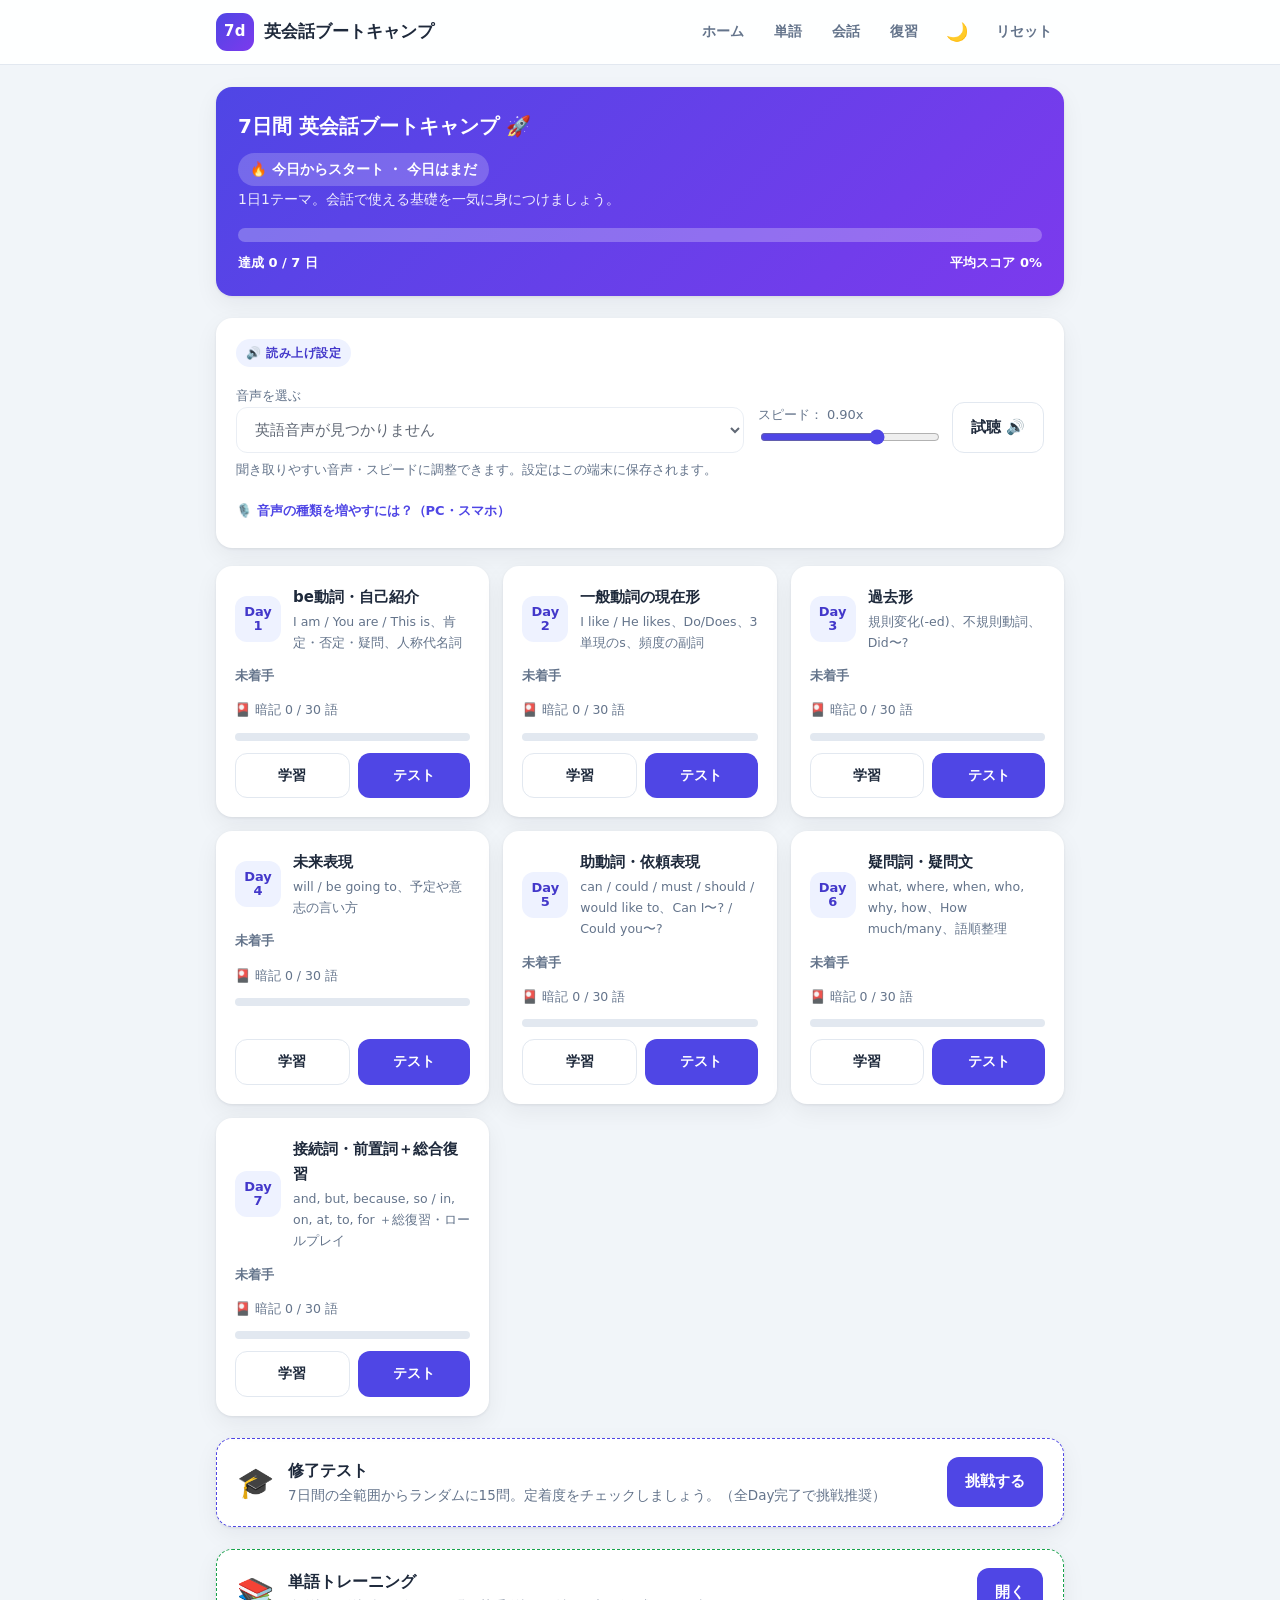
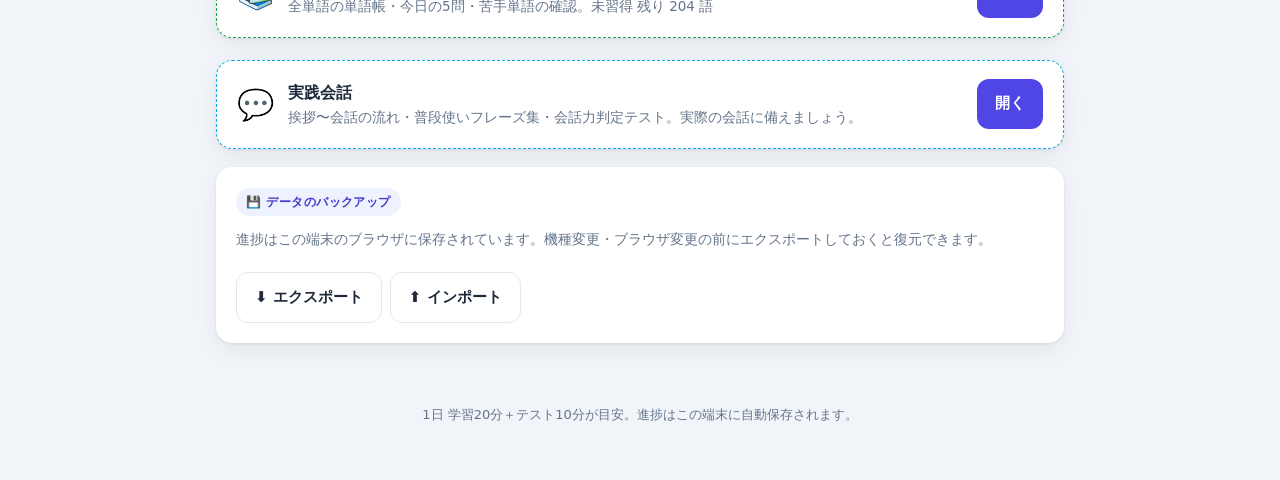
==== commit c0954aae: "単語トレーニング追加（全単語の単語帳・今日の5問・苦手単語の横断記録/確認/クイズ）、苦手だけ再練習、読み上げ音声の追加ガイド Co-Authored-By: Claude Opus 4.8 <nor" ====
--- a/英会話ブートキャンプ_1ファイル版.html
+++ b/英会話ブートキャンプ_1ファイル版.html
@@ -799,6 +799,7 @@
       </button>
       <nav class="header-nav">
         <button class="nav-btn" data-nav="dashboard">ホーム</button>
+        <button class="nav-btn" data-nav="words">単語</button>
         <button class="nav-btn" data-nav="conversation">会話</button>
         <button class="nav-btn" data-nav="review">復習</button>
         <button class="theme-btn" id="theme-btn" title="ダークモード切替" aria-label="ダークモード切替">🌙</button>
@@ -1532,6 +1533,8 @@
     if (typeof p.dialogueBest !== "number") p.dialogueBest = 0;
     if (typeof p.listenBest !== "number") p.listenBest = 0;
     if (typeof p.essentialBest !== "number") p.essentialBest = 0;
+    if (!p.weakWords || typeof p.weakWords !== "object") p.weakWords = {};
+    if (typeof p.lastWordQuizDate === "undefined") p.lastWordQuizDate = null;
     return p;
   }
   function saveProgress(p) {
@@ -1565,6 +1568,29 @@
     saveProgress(progress);
   }
   function masteredCount(vocab) { return vocab.filter((v) => isMastered(v.en)).length; }
+
+  // 全Dayの単語（重複は除く）
+  function allVocab() {
+    const seen = {}, list = [];
+    CURRICULUM.forEach((d) => d.vocab.forEach((v) => {
+      const k = masterKey(v.en);
+      if (!seen[k]) { seen[k] = true; list.push({ en: v.en, ja: v.ja, day: d.day }); }
+    }));
+    return list;
+  }
+  function remainingCount() { const all = allVocab(); return all.length - masteredCount(all); }
+
+  // 苦手単語（Day横断で永続記録）
+  function isWeak(en) { return !!progress.weakWords[masterKey(en)]; }
+  function addWeak(en, ja, day) {
+    progress.weakWords[masterKey(en)] = { en: en, ja: ja, day: day || null };
+    saveProgress(progress);
+  }
+  function removeWeak(en) {
+    const k = masterKey(en);
+    if (progress.weakWords[k]) { delete progress.weakWords[k]; saveProgress(progress); }
+  }
+  function weakList() { return Object.keys(progress.weakWords).map((k) => progress.weakWords[k]); }
 
   /* ---------- テーマ（ダークモード） ---------- */
   const THEME_KEY = "eikaiwa_theme_v1";
@@ -1790,6 +1816,27 @@
 
     card.appendChild(row);
     card.appendChild(el("p", "hint", "聞き取りやすい音声・スピードに調整できます。設定はこの端末に保存されます。"));
+
+    // 音声を増やす方法（タップで表示）
+    const helpBox = el("div");
+    const helpBtn = el("button", "mini-link", "🎙️ 音声の種類を増やすには？（PC・スマホ）");
+    helpBtn.addEventListener("click", () => {
+      helpBtn.style.display = "none";
+      const h = el("div", "card");
+      h.style.marginTop = "8px";
+      h.style.background = "var(--indigo-soft)";
+      h.innerHTML =
+        '<div style="font-weight:700;margin-bottom:6px">英語音声を追加すると、上の一覧で選べる声が増えます。</div>' +
+        '<div style="font-size:13.5px;line-height:1.8">' +
+        "<strong>🖥 Windows PC</strong>：設定 → 時刻と言語 → 音声認識 → 音声を管理 →「音声を追加」→ English を選択 → ブラウザ再読み込み。<br>" +
+        "<strong>🖥 Mac</strong>：システム設定 → アクセシビリティ → 読み上げコンテンツ → システムの声 → 「管理…」で英語の声を追加。<br>" +
+        "<strong>📱 iPhone/iPad</strong>：設定 → アクセシビリティ → 読み上げコンテンツ → 声 → 英語 → 好きな声をダウンロード。<br>" +
+        "<strong>🤖 Android</strong>：設定 → システム → 言語と入力 → 音声出力(テキスト読み上げ) → Google音声 → 言語データをインストール（English）。<br>" +
+        '<span style="color:var(--muted)">※ Chrome/Edgeはオンライン時、追加なしで高品質な音声が使えることもあります。</span></div>';
+      helpBox.appendChild(h);
+    });
+    helpBox.appendChild(helpBtn);
+    card.appendChild(helpBox);
     return card;
   }
   function speakButton(text) {
@@ -1902,6 +1949,21 @@
     fbtn.addEventListener("click", () => startFinalTest());
     fcard.appendChild(fbtn);
     wrap.appendChild(fcard);
+
+    // 単語トレーニングへの入口
+    const wcard = el("div", "feature-card");
+    wcard.style.borderColor = "#16a34a";
+    const remW = remainingCount();
+    const weakW = weakList().length;
+    wcard.innerHTML =
+      '<div class="fc-icon">📚</div>' +
+      '<div class="fc-text"><strong>単語トレーニング</strong>' +
+      "<div>全単語の単語帳・今日の5問・苦手単語の確認。未習得 残り " + remW + " 語" +
+      (weakW > 0 ? " ・ 苦手 " + weakW + " 語" : "") + "</div></div>";
+    const wbtn = el("button", "btn btn-primary", "開く");
+    wbtn.addEventListener("click", () => renderWordHub());
+    wcard.appendChild(wbtn);
+    wrap.appendChild(wcard);
 
     // 実践会話への入口
     const ccard = el("div", "feature-card");
@@ -2027,115 +2089,169 @@
      単語フラッシュカード（暗記モード）
      ============================================================ */
   function renderFlashcards(day) {
+    const d = CURRICULUM.find((x) => x.day === day);
+    renderDeck({
+      deck: d.vocab.map((v) => ({ en: v.en, ja: v.ja, day: d.day })),
+      title: "Day " + d.day + " 単語カード",
+      day: d.day,
+      backLabel: "← 学習ページに戻る",
+      back: () => renderLearn(day),
+    });
+  }
+
+  // 汎用 単語カード（Day別・全単語帳・苦手練習で共用）
+  function renderDeck(opts) {
     window.speechSynthesis && window.speechSynthesis.cancel(); clearFcKeys();
-    const d = CURRICULUM.find((x) => x.day === day);
-    const cards = shuffle(d.vocab);
-    let idx = 0;
-    let flipped = false;
-    let dir = "en2ja"; // en2ja: 表=英語 / ja2en: 表=日本語
-
-    app.innerHTML = "";
-    const wrap = el("div", "fade-in");
-
-    const back = el("button", "back-link", "← 学習ページに戻る");
-    back.addEventListener("click", () => renderLearn(day));
-    wrap.appendChild(back);
-
-    wrap.appendChild(el("h2", "section-title", "Day " + d.day + " 単語カード"));
-
-    // ツールバー（カウンタ＋出題方向）
-    const toolbar = el("div", "fc-toolbar");
-    const count = el("div", "count", "");
-    toolbar.appendChild(count);
-    const dirBtn = el("button", "toggle-dir", "");
-    toolbar.appendChild(dirBtn);
-    wrap.appendChild(toolbar);
-
-    // 進捗バー（暗記済み）
-    const pbar = el("div", "fc-progress-bar");
-    const pspan = el("span");
-    pbar.appendChild(pspan);
-    wrap.appendChild(pbar);
-
-    // カード
-    const card = el("div", "flashcard");
-    wrap.appendChild(card);
-
-    // 操作（覚えた / 苦手）
-    const controls = el("div", "fc-controls");
-    const hardBtn = el("button", "btn btn-ghost", "😖 苦手");
-    const gotBtn = el("button", "btn btn-primary", "✅ 覚えた");
-    controls.appendChild(hardBtn);
-    controls.appendChild(gotBtn);
-    wrap.appendChild(controls);
-
-    // 前後ナビ
-    const nav = el("div", "fc-nav");
-    const prevBtn = el("button", "btn btn-ghost", "← 前へ");
-    const speakBtn = el("button", "btn btn-ghost", "🔊 発音");
-    const nextBtn = el("button", "btn btn-ghost", "次へ →");
-    nav.appendChild(prevBtn);
-    nav.appendChild(speakBtn);
-    nav.appendChild(nextBtn);
-    wrap.appendChild(nav);
-
-    wrap.appendChild(el("p", "kbd-hint",
-      "ヒント： カードをクリックで裏返し / " +
-      "<kbd>Space</kbd> めくる ・ <kbd>←</kbd><kbd>→</kbd> 移動 ・ <kbd>↑</kbd> 覚えた ・ <kbd>↓</kbd> 苦手"));
-
-    function render() {
-      const v = cards[idx];
-      const front = dir === "en2ja" ? v.en : v.ja;
-      const back2 = dir === "en2ja" ? v.ja : v.en;
-      const mastered = isMastered(v.en);
-      card.className = "flashcard" + (mastered ? " mastered" : "");
+    const fullDeck = opts.deck;
+    const cards = shuffle(fullDeck);
+    let idx = 0, flipped = false, dir = "en2ja";
+
+    function shell() {
+      app.innerHTML = "";
+      const wrap = el("div", "fade-in");
+      const back = el("button", "back-link", opts.backLabel || "← 戻る");
+      back.addEventListener("click", opts.back);
+      wrap.appendChild(back);
+      wrap.appendChild(el("h2", "section-title", opts.title));
+      return wrap;
+    }
+
+    // 一周し終えたときの完了画面
+    function renderDone() {
+      clearFcKeys();
+      const learned = fullDeck.filter((c) => isMastered(c.en)).length;
+      const weakInDeck = fullDeck.filter((c) => isWeak(c.en));
+      const wrap = shell();
+      const card = el("div", "card");
+      card.style.textAlign = "center";
       card.innerHTML =
-        (mastered ? '<span class="fc-mastered-tag">✓ 暗記済み</span>' : "") +
-        '<span class="fc-side-label">' + (dir === "en2ja" ? "English" : "日本語") + "</span>" +
-        '<div class="fc-front">' + escapeHtml(front) + "</div>" +
-        (flipped
-          ? '<span class="fc-side-label">' + (dir === "en2ja" ? "意味" : "English") + '</span><div class="fc-back">' + escapeHtml(back2) + "</div>"
-          : '<div class="fc-tap-hint">タップして答えを見る</div>');
-      count.textContent = (idx + 1) + " / " + cards.length;
-      dirBtn.textContent = dir === "en2ja" ? "英 → 日" : "日 → 英";
-      gotBtn.textContent = mastered ? "✓ 暗記済み（解除）" : "✅ 覚えた";
-      pspan.style.width = Math.round((masteredCount(d.vocab) / d.vocab.length) * 100) + "%";
-      prevBtn.disabled = idx === 0;
-      nextBtn.disabled = idx === cards.length - 1;
+        '<div style="font-size:40px">🎉</div>' +
+        '<div style="font-weight:800;font-size:18px;margin:6px 0">カードを一周しました！</div>' +
+        '<div style="color:var(--muted)">このセット ' + fullDeck.length + " 語中 ・ 暗記済み " + learned +
+        " 語 ・ 苦手 " + weakInDeck.length + " 語</div>";
+      const acts = el("div", "result-actions");
+      if (weakInDeck.length > 0) {
+        const wb = el("button", "btn btn-primary", "😖 苦手な " + weakInDeck.length + " 語だけ練習");
+        wb.addEventListener("click", () => renderDeck({
+          deck: weakInDeck, title: "苦手な単語の練習（" + weakInDeck.length + "語）",
+          day: opts.day, backLabel: opts.backLabel, back: opts.back,
+        }));
+        acts.appendChild(wb);
+      }
+      const again = el("button", "btn btn-ghost", "🔁 もう一度（全部）");
+      again.addEventListener("click", () => renderDeck(opts));
+      acts.appendChild(again);
+      const back2 = el("button", "btn btn-ghost", "戻る");
+      back2.addEventListener("click", opts.back);
+      acts.appendChild(back2);
+      card.appendChild(acts);
+      wrap.appendChild(card);
+      app.appendChild(wrap);
+      window.scrollTo(0, 0);
     }
-    function flip() { flipped = !flipped; render(); }
-    function go(n) { if (n >= 0 && n < cards.length) { idx = n; flipped = false; render(); } }
-
-    card.addEventListener("click", flip);
-    dirBtn.addEventListener("click", () => { dir = dir === "en2ja" ? "ja2en" : "en2ja"; flipped = false; render(); });
-    speakBtn.addEventListener("click", () => speak(cards[idx].en, speakBtn));
-    prevBtn.addEventListener("click", () => go(idx - 1));
-    nextBtn.addEventListener("click", () => go(idx + 1));
-    gotBtn.addEventListener("click", () => {
-      const v = cards[idx];
-      setMastered(v.en, !isMastered(v.en));
-      recordActivityToday();
-      if (isMastered(v.en) && idx < cards.length - 1) go(idx + 1); else render();
-    });
-    hardBtn.addEventListener("click", () => {
-      setMastered(cards[idx].en, false);
-      if (idx < cards.length - 1) go(idx + 1); else render();
-    });
-
-    // キーボード操作
-    function onKey(e) {
-      if (e.key === " " || e.key === "Spacebar") { e.preventDefault(); flip(); }
-      else if (e.key === "ArrowRight") go(idx + 1);
-      else if (e.key === "ArrowLeft") go(idx - 1);
-      else if (e.key === "ArrowUp") { e.preventDefault(); gotBtn.click(); }
-      else if (e.key === "ArrowDown") { e.preventDefault(); hardBtn.click(); }
+
+    function renderCardView() {
+      const wrap = shell();
+      const toolbar = el("div", "fc-toolbar");
+      const count = el("div", "count", "");
+      toolbar.appendChild(count);
+      const dirBtn = el("button", "toggle-dir", "");
+      toolbar.appendChild(dirBtn);
+      wrap.appendChild(toolbar);
+
+      const pbar = el("div", "fc-progress-bar");
+      const pspan = el("span");
+      pbar.appendChild(pspan);
+      wrap.appendChild(pbar);
+
+      const card = el("div", "flashcard");
+      wrap.appendChild(card);
+
+      const controls = el("div", "fc-controls");
+      const hardBtn = el("button", "btn btn-ghost", "😖 苦手");
+      const gotBtn = el("button", "btn btn-primary", "✅ 覚えた");
+      controls.appendChild(hardBtn);
+      controls.appendChild(gotBtn);
+      wrap.appendChild(controls);
+
+      const nav = el("div", "fc-nav");
+      const prevBtn = el("button", "btn btn-ghost", "← 前へ");
+      const speakBtn = el("button", "btn btn-ghost", "🔊 発音");
+      const nextBtn = el("button", "btn btn-ghost", "次へ →");
+      nav.appendChild(prevBtn);
+      nav.appendChild(speakBtn);
+      nav.appendChild(nextBtn);
+      wrap.appendChild(nav);
+
+      wrap.appendChild(el("p", "kbd-hint",
+        "ヒント： カードをクリックで裏返し / " +
+        "<kbd>Space</kbd> めくる ・ <kbd>←</kbd><kbd>→</kbd> 移動 ・ <kbd>↑</kbd> 覚えた ・ <kbd>↓</kbd> 苦手"));
+
+      function render() {
+        const v = cards[idx];
+        const front = dir === "en2ja" ? v.en : v.ja;
+        const back2 = dir === "en2ja" ? v.ja : v.en;
+        const mastered = isMastered(v.en);
+        card.className = "flashcard" + (mastered ? " mastered" : "");
+        card.innerHTML =
+          (mastered ? '<span class="fc-mastered-tag">✓ 暗記済み</span>' : (isWeak(v.en) ? '<span class="fc-mastered-tag" style="color:var(--amber)">😖 苦手</span>' : "")) +
+          '<span class="fc-side-label">' + (dir === "en2ja" ? "English" : "日本語") + "</span>" +
+          '<div class="fc-front">' + escapeHtml(front) + "</div>" +
+          (flipped
+            ? '<span class="fc-side-label">' + (dir === "en2ja" ? "意味" : "English") + '</span><div class="fc-back">' + escapeHtml(back2) + "</div>"
+            : '<div class="fc-tap-hint">タップして答えを見る</div>');
+        count.textContent = (idx + 1) + " / " + cards.length;
+        dirBtn.textContent = dir === "en2ja" ? "英 → 日" : "日 → 英";
+        gotBtn.textContent = mastered ? "✓ 暗記済み（解除）" : "✅ 覚えた";
+        pspan.style.width = Math.round((fullDeck.filter((c) => isMastered(c.en)).length / fullDeck.length) * 100) + "%";
+        prevBtn.disabled = idx === 0;
+        nextBtn.textContent = idx === cards.length - 1 ? "完了 →" : "次へ →";
+      }
+      function flip() { flipped = !flipped; render(); }
+      function go(n) {
+        if (n < 0) return;
+        if (n >= cards.length) { renderDone(); return; }
+        idx = n; flipped = false; render();
+      }
+
+      card.addEventListener("click", flip);
+      dirBtn.addEventListener("click", () => { dir = dir === "en2ja" ? "ja2en" : "en2ja"; flipped = false; render(); });
+      speakBtn.addEventListener("click", () => speak(cards[idx].en, speakBtn));
+      prevBtn.addEventListener("click", () => go(idx - 1));
+      nextBtn.addEventListener("click", () => go(idx + 1));
+      gotBtn.addEventListener("click", () => {
+        const v = cards[idx];
+        const nowMastered = !isMastered(v.en);
+        setMastered(v.en, nowMastered);
+        if (nowMastered) removeWeak(v.en);
+        recordActivityToday();
+        if (nowMastered) go(idx + 1); else render();
+      });
+      hardBtn.addEventListener("click", () => {
+        const v = cards[idx];
+        setMastered(v.en, false);
+        addWeak(v.en, v.ja, v.day || opts.day);
+        recordActivityToday();
+        go(idx + 1);
+      });
+
+      function onKey(e) {
+        if (e.key === " " || e.key === "Spacebar") { e.preventDefault(); flip(); }
+        else if (e.key === "ArrowRight") go(idx + 1);
+        else if (e.key === "ArrowLeft") go(idx - 1);
+        else if (e.key === "ArrowUp") { e.preventDefault(); gotBtn.click(); }
+        else if (e.key === "ArrowDown") { e.preventDefault(); hardBtn.click(); }
+      }
+      document.addEventListener("keydown", onKey);
+      fcKeyHandler = onKey;
+
+      render();
+      app.appendChild(wrap);
+      window.scrollTo(0, 0);
     }
-    document.addEventListener("keydown", onKey);
-    fcKeyHandler = onKey; // 画面遷移時に解除
-
-    render();
-    app.appendChild(wrap);
-    window.scrollTo(0, 0);
+
+    if (!fullDeck.length) { renderDone(); return; }
+    renderCardView();
   }
   let fcKeyHandler = null;
   function clearFcKeys() {
@@ -2415,6 +2531,7 @@
       if (typeof item.day === "number") {
         if (ok) clearWrong(item.day, item.qIndex); else markWrong(item.day, item.qIndex);
       }
+      if (q.word && ok) removeWeak(q.word); // 苦手単語クイズ：正解で苦手から外す
       lock(ok);
       btnRow.style.display = "none";
 
@@ -2500,7 +2617,7 @@
       progress.essentialBest = Math.max(progress.essentialBest || 0, pct);
       saveProgress(progress);
       recordActivityToday();
-    } else if (session.mode === "review") {
+    } else if (session.mode === "weak" || session.mode === "review") {
       recordActivityToday();
     }
 
@@ -2585,6 +2702,13 @@
       actions.appendChild(retry);
       const hub = el("button", "btn btn-ghost", "実践会話に戻る");
       hub.addEventListener("click", renderConversationHub);
+      actions.appendChild(hub);
+    } else if (session.mode === "weak") {
+      const retry = el("button", "btn btn-ghost", "別の苦手問題でもう一度");
+      retry.addEventListener("click", () => startWeakQuiz());
+      actions.appendChild(retry);
+      const hub = el("button", "btn btn-ghost", "苦手単語に戻る");
+      hub.addEventListener("click", renderWeakWords);
       actions.appendChild(hub);
     }
 
@@ -3007,6 +3131,244 @@
   }
 
   /* ============================================================
+     単語トレーニング（単語帳・今日の5問・苦手単語）
+     ============================================================ */
+  function renderWordHub() {
+    window.speechSynthesis && window.speechSynthesis.cancel(); clearFcKeys();
+    app.innerHTML = "";
+    const wrap = el("div", "fade-in");
+
+    const all = allVocab();
+    const mastered = masteredCount(all);
+    const remaining = all.length - mastered;
+    const weak = weakList().length;
+    const todayDone = progress.lastWordQuizDate === todayKey();
+
+    const hero = el("div", "overview");
+    hero.innerHTML =
+      "<h1>📚 単語トレーニング</h1>" +
+      '<p>全 ' + all.length + " 語。覚えていない単語を減らしていきましょう。</p>" +
+      '<div class="overall-bar"><span style="width:' + Math.round((mastered / all.length) * 100) + '%"></span></div>' +
+      '<div class="overall-meta"><span>暗記済み ' + mastered + " / " + all.length + " 語</span>" +
+      "<span>未習得 残り " + remaining + " 語</span></div>";
+    wrap.appendChild(hero);
+
+    const grid = el("div", "conv-grid");
+    const cards = [
+      { ic: "📖", title: "単語帳（全単語）", desc: "出てきた全 " + all.length + " 語をカードで暗記。苦手だけ再練習も可能。",
+        go: () => renderDeck({ deck: all, title: "📖 単語帳（全 " + all.length + " 語）", backLabel: "← 単語トレーニングに戻る", back: renderWordHub }) },
+      { ic: "🎯", title: "今日の単語5問" + (todayDone ? "（今日は済 ✅）" : "（未）"),
+        desc: "全単語からランダム5問。間違えたら出題プールに戻ります。1日1回が目安。", go: renderDailyWordQuiz },
+      { ic: "⚠️", title: "苦手単語（" + weak + "語）", desc: "Day1–7で苦手にした単語をいつでも確認・練習・問題演習。", go: renderWeakWords },
+    ];
+    cards.forEach((c) => {
+      const card = el("div", "conv-card");
+      card.innerHTML = '<div class="ic">' + c.ic + "</div><h3>" + escapeHtml(c.title) + "</h3><p>" + escapeHtml(c.desc) + "</p>";
+      card.addEventListener("click", c.go);
+      grid.appendChild(card);
+    });
+    wrap.appendChild(grid);
+    app.appendChild(wrap);
+    window.scrollTo(0, 0);
+  }
+
+  function renderWeakWords() {
+    window.speechSynthesis && window.speechSynthesis.cancel(); clearFcKeys();
+    app.innerHTML = "";
+    const wrap = el("div", "fade-in");
+    const back = el("button", "back-link", "← 単語トレーニングに戻る");
+    back.addEventListener("click", renderWordHub);
+    wrap.appendChild(back);
+
+    const ws = weakList();
+    wrap.appendChild(el("h2", "section-title", "⚠️ 苦手単語（" + ws.length + "語）"));
+
+    if (ws.length === 0) {
+      const empty = el("div", "empty");
+      empty.innerHTML = '<div class="big">👍</div><h3>苦手単語はありません</h3>' +
+        "<p>単語カードで「😖 苦手」にした単語が、ここに自動でたまります。</p>";
+      wrap.appendChild(empty);
+      app.appendChild(wrap);
+      return;
+    }
+
+    wrap.appendChild(el("p", "section-sub", "苦手にした単語の一覧です。カードで練習したり、問題で確認できます。"));
+
+    const acts = el("div");
+    acts.style.display = "flex";
+    acts.style.gap = "8px";
+    acts.style.flexWrap = "wrap";
+    acts.style.marginBottom = "16px";
+    const practiceBtn = el("button", "btn btn-primary", "😖 苦手をカードで練習");
+    practiceBtn.addEventListener("click", () => renderDeck({
+      deck: weakList(), title: "苦手単語の練習（" + weakList().length + "語）",
+      backLabel: "← 苦手単語に戻る", back: renderWeakWords,
+    }));
+    const quizBtn = el("button", "btn btn-ghost", "📝 苦手で問題を解く");
+    quizBtn.addEventListener("click", () => startWeakQuiz());
+    acts.appendChild(practiceBtn);
+    acts.appendChild(quizBtn);
+    wrap.appendChild(acts);
+
+    const card = el("div", "card");
+    ws.forEach((w) => {
+      const item = el("div", "phrase-item");
+      item.appendChild(speakButton(w.en));
+      const t = el("div");
+      t.style.flex = "1";
+      t.innerHTML = '<div class="phrase-en">' + escapeHtml(w.en) + (w.day ? ' <span class="vocab-ja">(Day ' + w.day + ")</span>" : "") +
+        '</div><div class="phrase-ja">' + escapeHtml(w.ja) + "</div>";
+      item.appendChild(t);
+      const done = el("button", "mini-link", "✓ 覚えた");
+      done.addEventListener("click", () => { setMastered(w.en, true); removeWeak(w.en); renderWeakWords(); });
+      item.appendChild(done);
+      card.appendChild(item);
+    });
+    wrap.appendChild(card);
+    app.appendChild(wrap);
+    window.scrollTo(0, 0);
+  }
+
+  // 苦手単語クイズ（正解したら苦手から外れる）
+  function startWeakQuiz() {
+    const ws = weakList();
+    if (!ws.length) { renderWeakWords(); return; }
+    const enPool = allVocab().map((v) => v.en);
+    const jaPool = allVocab().map((v) => v.ja);
+    const picks = shuffle(ws).slice(0, Math.min(10, ws.length));
+    const questions = picks.map((p, i) => {
+      const q = i % 2 === 0
+        ? buildChoiceFromPair("「" + p.ja + "」を英語で？", p.en, enPool, "「" + p.ja + "」→ " + p.en)
+        : buildChoiceFromPair("「" + p.en + "」の意味は？", p.ja, jaPool, p.en + " →「" + p.ja + "」", p.en);
+      q.word = p.en; // 正解で苦手解除
+      return q;
+    });
+    const items = questions.map((q, i) => ({ day: "weak", qIndex: i, q: q }));
+    session = {
+      mode: "weak",
+      title: "📝 苦手単語クイズ（" + items.length + "問）",
+      items: items,
+      checked: new Array(items.length).fill(false),
+      correct: new Array(items.length).fill(false),
+    };
+    renderTest();
+  }
+
+  // 今日の単語5問（間違えたら出題プールに戻す・逐次出題）
+  function renderDailyWordQuiz() {
+    window.speechSynthesis && window.speechSynthesis.cancel(); clearFcKeys();
+    const all = allVocab();
+    const enPool = all.map((v) => v.en);
+    const jaPool = all.map((v) => v.ja);
+    const notMastered = all.filter((v) => !isMastered(v.en));
+    const source = notMastered.length >= 5 ? notMastered : all;
+    const targets = shuffle(source).slice(0, Math.min(5, source.length));
+    let queue = targets.slice();
+    let cleared = 0;
+    const totalTargets = targets.length;
+
+    const wrap = el("div", "fade-in");
+    const back = el("button", "back-link", "← 単語トレーニングに戻る");
+    back.addEventListener("click", renderWordHub);
+    wrap.appendChild(back);
+    wrap.appendChild(el("h2", "section-title", "🎯 今日の単語5問"));
+    const info = el("p", "section-sub", "");
+    wrap.appendChild(info);
+    const slot = el("div");
+    wrap.appendChild(slot);
+    app.appendChild(wrap);
+
+    function refreshInfo() {
+      info.innerHTML = "クリア " + cleared + " / " + totalTargets +
+        " 問 ・ このセット残り " + queue.length + " 問　|　未習得 残り <strong>" + remainingCount() + "</strong> 語";
+    }
+
+    function renderQ() {
+      refreshInfo();
+      if (!queue.length) { done(); return; }
+      const p = queue[0];
+      const askEn = Math.random() < 0.5; // true:日→英 / false:英→日
+      const correct = askEn ? p.en : p.ja;
+      const opts = shuffle([correct].concat(pickDistractors(askEn ? enPool : jaPool, correct, 3)));
+
+      slot.innerHTML = "";
+      const card = el("div", "card question");
+      card.appendChild(el("span", "q-type-tag", "単語"));
+      card.appendChild(el("div", "q-prompt", askEn ? "「" + escapeHtml(p.ja) + "」を英語で？" : "「" + escapeHtml(p.en) + "」の意味は？"));
+      const box = el("div", "choices");
+      const btns = [];
+      let answered = false;
+      opts.forEach((opt, i) => {
+        const b = el("button", "choice");
+        b.innerHTML = '<span class="key">' + String.fromCharCode(65 + i) + "</span><span>" + escapeHtml(opt) + "</span>";
+        b.addEventListener("click", () => {
+          if (answered) return;
+          answered = true;
+          const ok = opt === correct;
+          btns.forEach((x) => { x.disabled = true; });
+          btns.forEach((x, j) => { if (opts[j] === correct) x.classList.add("correct"); });
+          if (!ok) b.classList.add("wrong");
+
+          if (ok) {
+            setMastered(p.en, true);
+            removeWeak(p.en);
+            queue.shift();
+            cleared++;
+          } else {
+            addWeak(p.en, p.ja, p.day);
+            queue.shift();
+            const at = queue.length ? (1 + Math.floor(Math.random() * queue.length)) : 0;
+            queue.splice(at, 0, p); // ランダムな位置に戻す
+          }
+          recordActivityToday();
+
+          const fb = el("div", "feedback " + (ok ? "ok" : "ng"));
+          fb.innerHTML = "<div class='fb-head'>" + (ok ? "✅ 正解！" : "❌ 不正解（もう一度出ます）") + "</div>" +
+            "<div>" + escapeHtml(p.en) + " ＝ " + escapeHtml(p.ja) + "</div>";
+          fb.appendChild(speakButton(p.en));
+          card.appendChild(fb);
+
+          const nextBtn = el("button", "btn btn-primary btn-block", queue.length ? "次へ →" : "結果を見る →");
+          nextBtn.style.marginTop = "10px";
+          nextBtn.addEventListener("click", renderQ);
+          card.appendChild(nextBtn);
+          refreshInfo();
+        });
+        btns.push(b);
+        box.appendChild(b);
+      });
+      card.appendChild(box);
+      slot.appendChild(card);
+      window.scrollTo(0, 0);
+    }
+
+    function done() {
+      progress.lastWordQuizDate = todayKey();
+      saveProgress(progress);
+      recordActivityToday();
+      slot.innerHTML = "";
+      const card = el("div", "card");
+      card.style.textAlign = "center";
+      card.innerHTML =
+        '<div style="font-size:40px">🎉</div>' +
+        '<div style="font-weight:800;font-size:18px;margin:6px 0">今日の5問クリア！</div>' +
+        '<div style="color:var(--muted)">未習得 残り ' + remainingCount() + " 語</div>";
+      const acts = el("div", "result-actions");
+      const again = el("button", "btn btn-ghost", "もう5問");
+      again.addEventListener("click", renderDailyWordQuiz);
+      const home = el("button", "btn btn-ghost", "単語トレーニングに戻る");
+      home.addEventListener("click", renderWordHub);
+      acts.appendChild(again);
+      acts.appendChild(home);
+      card.appendChild(acts);
+      slot.appendChild(card);
+      window.scrollTo(0, 0);
+    }
+
+    renderQ();
+  }
+
+  /* ============================================================
      データのエクスポート / インポート
      ============================================================ */
   function exportData() {
@@ -3079,7 +3441,7 @@
 
   document.getElementById("reset-btn").addEventListener("click", () => {
     confirmDialog("学習の進捗・スコア・復習リスト・暗記状況・連続記録をすべて消去して最初からやり直します。よろしいですか？", () => {
-      progress = { days: {}, wrong: [], mastered: {}, streak: { count: 0, lastDate: null }, finalBest: 0, convBest: 0, phraseBest: 0, dialogueBest: 0, listenBest: 0, essentialBest: 0 };
+      progress = { days: {}, wrong: [], mastered: {}, streak: { count: 0, lastDate: null }, finalBest: 0, convBest: 0, phraseBest: 0, dialogueBest: 0, listenBest: 0, essentialBest: 0, weakWords: {}, lastWordQuizDate: null };
       saveProgress(progress);
       renderDashboard();
     });
@@ -3095,6 +3457,7 @@
       if (nav === "dashboard") renderDashboard();
       else if (nav === "review") renderReview();
       else if (nav === "conversation") renderConversationHub();
+      else if (nav === "words") renderWordHub();
     });
   });
   document.getElementById("theme-btn").addEventListener("click", toggleTheme);
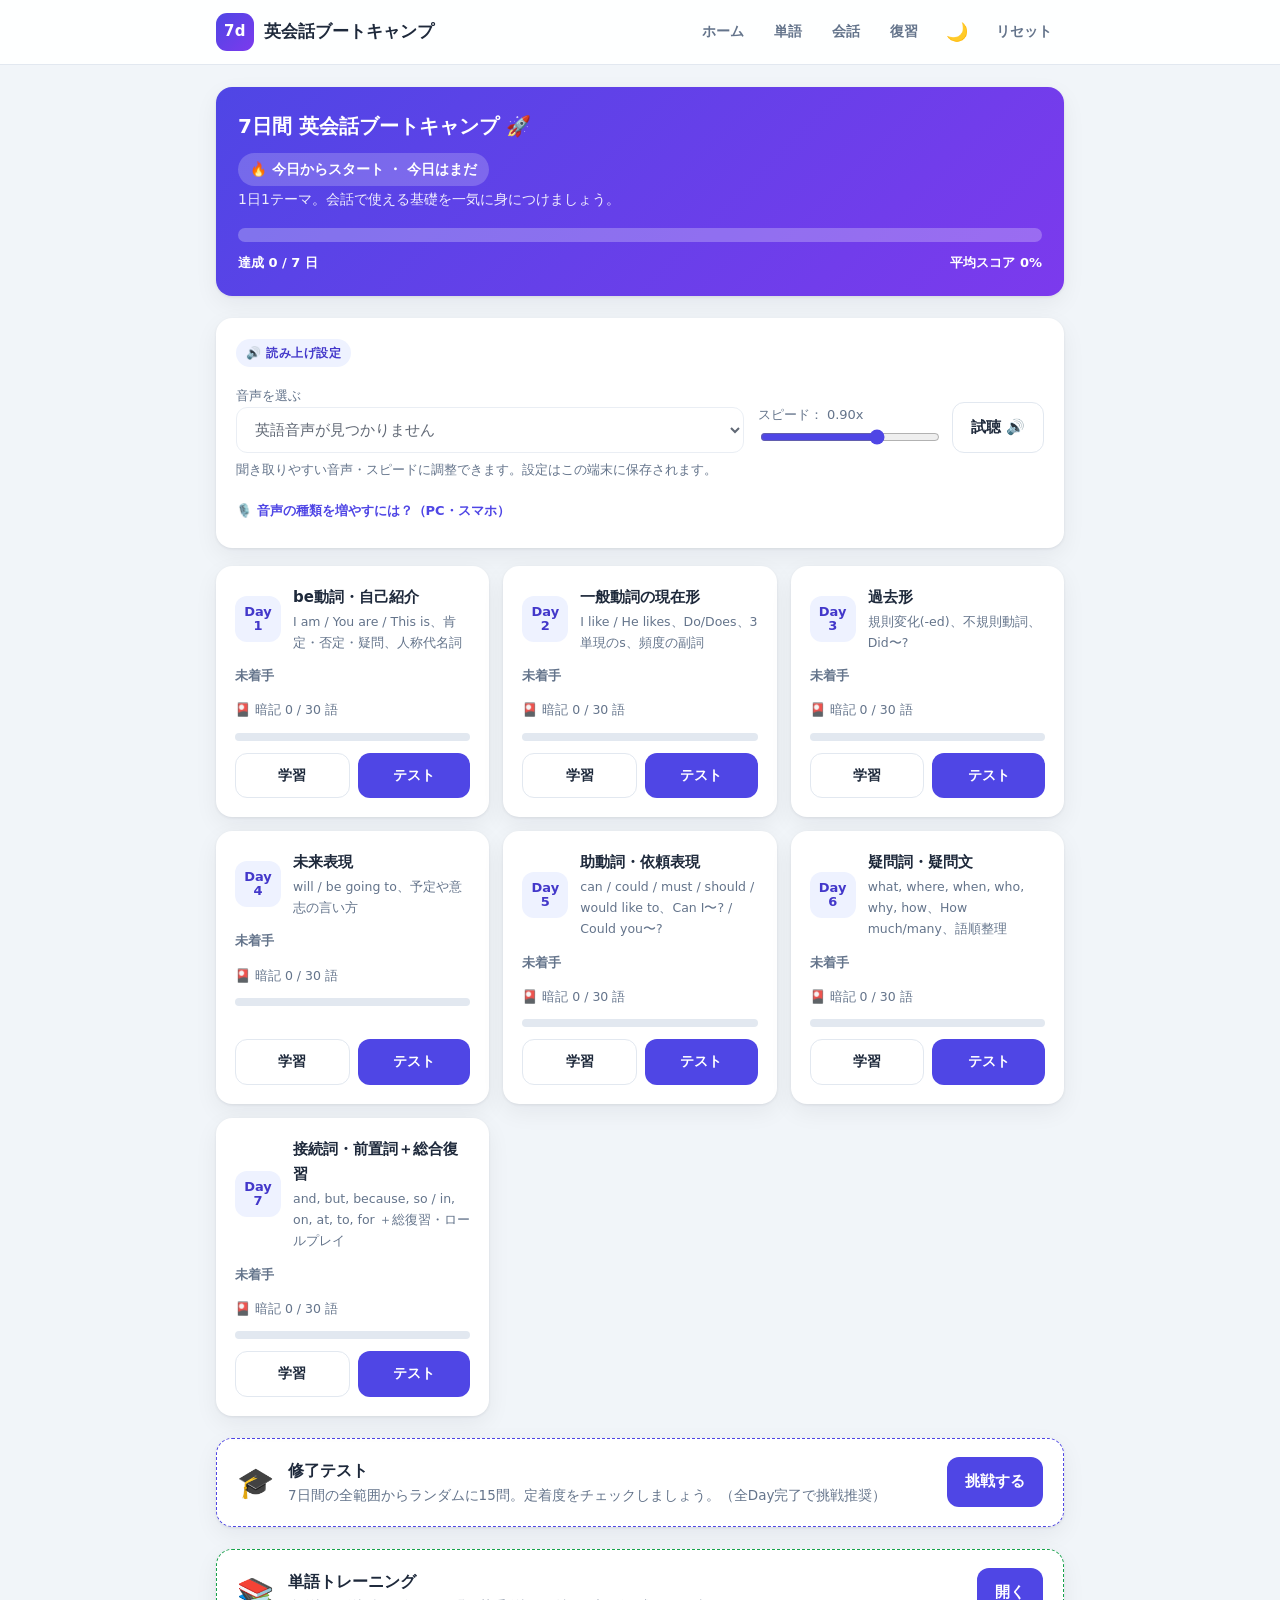
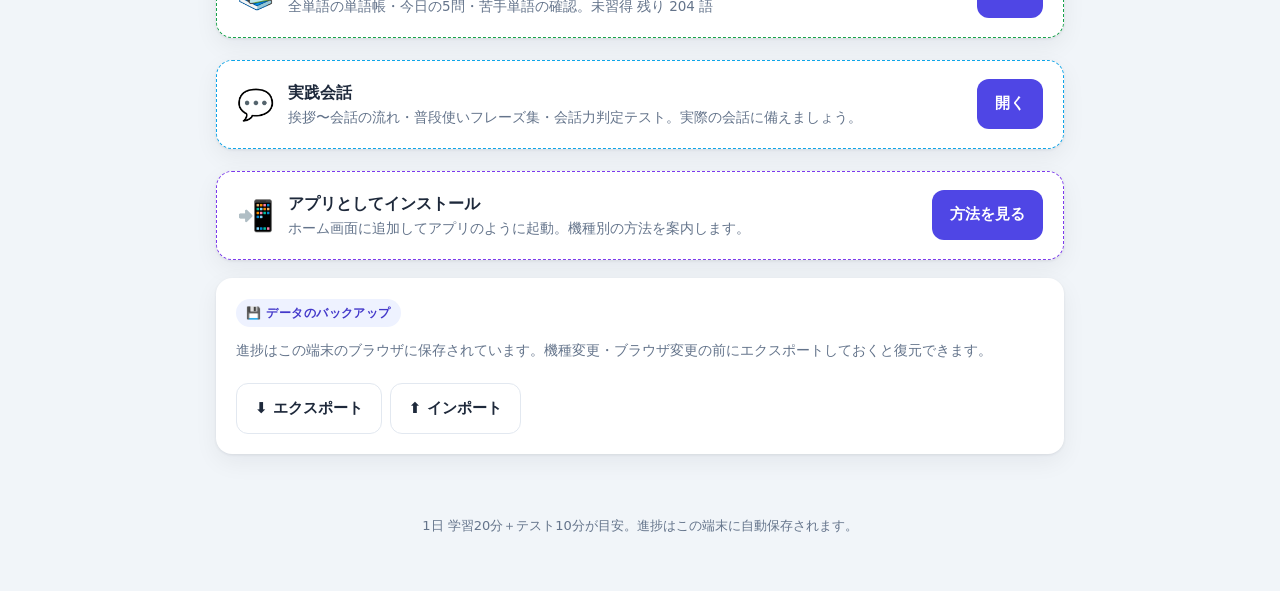
==== commit 70b186f4: "アプリのインストール方法を機種別（PC/iPhone/Android）に案内するページを追加。対応ブラウザではワンタップ・インストールボタンも表示 Co-Authored-By: Claude Opu" ====
--- a/英会話ブートキャンプ_1ファイル版.html
+++ b/英会話ブートキャンプ_1ファイル版.html
@@ -1569,12 +1569,17 @@
   }
   function masteredCount(vocab) { return vocab.filter((v) => isMastered(v.en)).length; }
 
-  // 全Dayの単語（重複は除く）
+  // 日本語訳から英語原形の注釈（例:「行った(go)」の "(go)"）を除く。クイズ/カード表示用。
+  function cleanJa(ja) {
+    return String(ja).replace(/\s*[（(][A-Za-z][^（()）]*[)）]\s*/g, "").trim() || ja;
+  }
+
+  // 全Dayの単語（重複は除く・注釈は除去）
   function allVocab() {
     const seen = {}, list = [];
     CURRICULUM.forEach((d) => d.vocab.forEach((v) => {
       const k = masterKey(v.en);
-      if (!seen[k]) { seen[k] = true; list.push({ en: v.en, ja: v.ja, day: d.day }); }
+      if (!seen[k]) { seen[k] = true; list.push({ en: v.en, ja: cleanJa(v.ja), day: d.day }); }
     }));
     return list;
   }
@@ -1611,6 +1616,20 @@
     theme = theme === "dark" ? "light" : "dark";
     try { localStorage.setItem(THEME_KEY, theme); } catch (e) {}
     applyTheme(theme);
+  }
+
+  /* ---------- インストール（PWA）判定 ---------- */
+  let deferredInstallPrompt = null;
+  window.addEventListener("beforeinstallprompt", (e) => { e.preventDefault(); deferredInstallPrompt = e; });
+  window.addEventListener("appinstalled", () => { deferredInstallPrompt = null; });
+  function isStandalone() {
+    return (window.matchMedia && window.matchMedia("(display-mode: standalone)").matches) || window.navigator.standalone === true;
+  }
+  function detectPlatform() {
+    const ua = navigator.userAgent || "";
+    if (/iPhone|iPad|iPod/i.test(ua) || (/Macintosh/.test(ua) && "ontouchend" in document)) return "ios";
+    if (/Android/i.test(ua)) return "android";
+    return "desktop";
   }
   function wrongKey(day, qi) { return day + ":" + qi; }
   function isWrong(day, qi) {
@@ -1977,6 +1996,18 @@
     cbtn.addEventListener("click", () => renderConversationHub());
     ccard.appendChild(cbtn);
     wrap.appendChild(ccard);
+
+    // アプリのインストール案内
+    const icard = el("div", "feature-card");
+    icard.style.borderColor = "#7c3aed";
+    icard.innerHTML =
+      '<div class="fc-icon">📲</div>' +
+      '<div class="fc-text"><strong>アプリとしてインストール</strong>' +
+      "<div>ホーム画面に追加してアプリのように起動。機種別の方法を案内します。</div></div>";
+    const ibtn = el("button", "btn btn-primary", "方法を見る");
+    ibtn.addEventListener("click", () => renderInstallGuide());
+    icard.appendChild(ibtn);
+    wrap.appendChild(icard);
 
     // データのバックアップ
     const bcard = el("div", "card");
@@ -2091,7 +2122,7 @@
   function renderFlashcards(day) {
     const d = CURRICULUM.find((x) => x.day === day);
     renderDeck({
-      deck: d.vocab.map((v) => ({ en: v.en, ja: v.ja, day: d.day })),
+      deck: d.vocab.map((v) => ({ en: v.en, ja: cleanJa(v.ja), day: d.day })),
       title: "Day " + d.day + " 単語カード",
       day: d.day,
       backLabel: "← 学習ページに戻る",
@@ -3257,6 +3288,7 @@
   // 今日の単語5問（間違えたら出題プールに戻す・逐次出題）
   function renderDailyWordQuiz() {
     window.speechSynthesis && window.speechSynthesis.cancel(); clearFcKeys();
+    app.innerHTML = "";
     const all = allVocab();
     const enPool = all.map((v) => v.en);
     const jaPool = all.map((v) => v.ja);
@@ -3418,6 +3450,82 @@
   }
 
   /* ============================================================
+     アプリのインストール方法（機種別）
+     ============================================================ */
+  function renderInstallGuide() {
+    window.speechSynthesis && window.speechSynthesis.cancel(); clearFcKeys();
+    app.innerHTML = "";
+    const wrap = el("div", "fade-in");
+    const back = el("button", "back-link", "← ホームに戻る");
+    back.addEventListener("click", renderDashboard);
+    wrap.appendChild(back);
+    wrap.appendChild(el("h2", "section-title", "📲 アプリとしてインストール"));
+    wrap.appendChild(el("p", "section-sub",
+      "ホーム画面に追加すると、独立したアプリのように起動でき、オフラインでも使えます。"));
+
+    if (isStandalone()) {
+      const ok = el("div", "feedback ok");
+      ok.innerHTML = "<div class='fb-head'>✅ すでにアプリとして起動しています</div><div>追加の操作は不要です。</div>";
+      ok.style.marginBottom = "16px";
+      wrap.appendChild(ok);
+    }
+
+    // 対応ブラウザ（PC/Android Chrome・Edge）ではワンタップでインストール
+    if (deferredInstallPrompt) {
+      const btn = el("button", "btn btn-primary btn-block", "📲 今すぐインストール");
+      btn.style.marginBottom = "16px";
+      btn.addEventListener("click", () => {
+        const p = deferredInstallPrompt;
+        if (!p) return;
+        p.prompt();
+        Promise.resolve(p.userChoice).catch(function () {}).then(function () { deferredInstallPrompt = null; });
+        btn.disabled = true;
+        btn.textContent = "✅ インストールの確認を表示しました";
+      });
+      wrap.appendChild(btn);
+    }
+
+    const plat = detectPlatform();
+    const sections = [
+      { id: "desktop", icon: "🖥", title: "PC（Chrome / Edge）", steps: [
+        "このページを <strong>Chrome</strong> または <strong>Edge</strong> で開く",
+        "アドレスバー右端の<strong>インストールアイコン</strong>（⊞ やモニターのマーク）をクリック。無ければ右上の <strong>⋮</strong> メニュー →「<strong>アプリをインストール</strong>」",
+        "「<strong>インストール</strong>」を押すと、独立したウィンドウのアプリとして起動し、スタートメニュー / Dock にも追加されます",
+      ] },
+      { id: "ios", icon: "📱", title: "iPhone / iPad（Safari）", steps: [
+        "<strong>Safari</strong> でこのページを開く（Chromeアプリ等ではなく Safari を使ってください）",
+        "画面下（iPadは上）の<strong>共有ボタン</strong>（□に↑のマーク）をタップ",
+        "メニューを下にスクロールして「<strong>ホーム画面に追加</strong>」をタップ",
+        "右上の「<strong>追加</strong>」をタップ → ホーム画面にアイコンが追加されます",
+      ] },
+      { id: "android", icon: "🤖", title: "Android（Chrome）", steps: [
+        "このページを <strong>Chrome</strong> で開く",
+        "右上の <strong>⋮</strong> メニューをタップ",
+        "「<strong>アプリをインストール</strong>」または「<strong>ホーム画面に追加</strong>」をタップ",
+        "確認して追加 → ホーム画面 / アプリ一覧にアイコンが追加されます",
+      ] },
+    ];
+    sections.sort((a, b) => (a.id === plat ? -1 : b.id === plat ? 1 : 0));
+    sections.forEach((s) => {
+      const card = el("div", "card phrase-cat");
+      card.appendChild(el("span", "block-label", s.icon + " " + s.title + (s.id === plat ? "　← あなたの端末" : "")));
+      const ol = document.createElement("ol");
+      ol.style.margin = "10px 0 0";
+      ol.style.paddingLeft = "22px";
+      ol.style.lineHeight = "1.9";
+      s.steps.forEach((st) => { const li = document.createElement("li"); li.innerHTML = st; ol.appendChild(li); });
+      card.appendChild(ol);
+      wrap.appendChild(card);
+    });
+
+    wrap.appendChild(el("p", "hint",
+      "※ インストールには公開URL（https://… ）でアクセスしている必要があります。ファイルを直接開いた状態ではインストールできません。"));
+
+    app.appendChild(wrap);
+    window.scrollTo(0, 0);
+  }
+
+  /* ============================================================
      リセット（確認モーダル）
      ============================================================ */
   const overlay = document.getElementById("modal-overlay");
